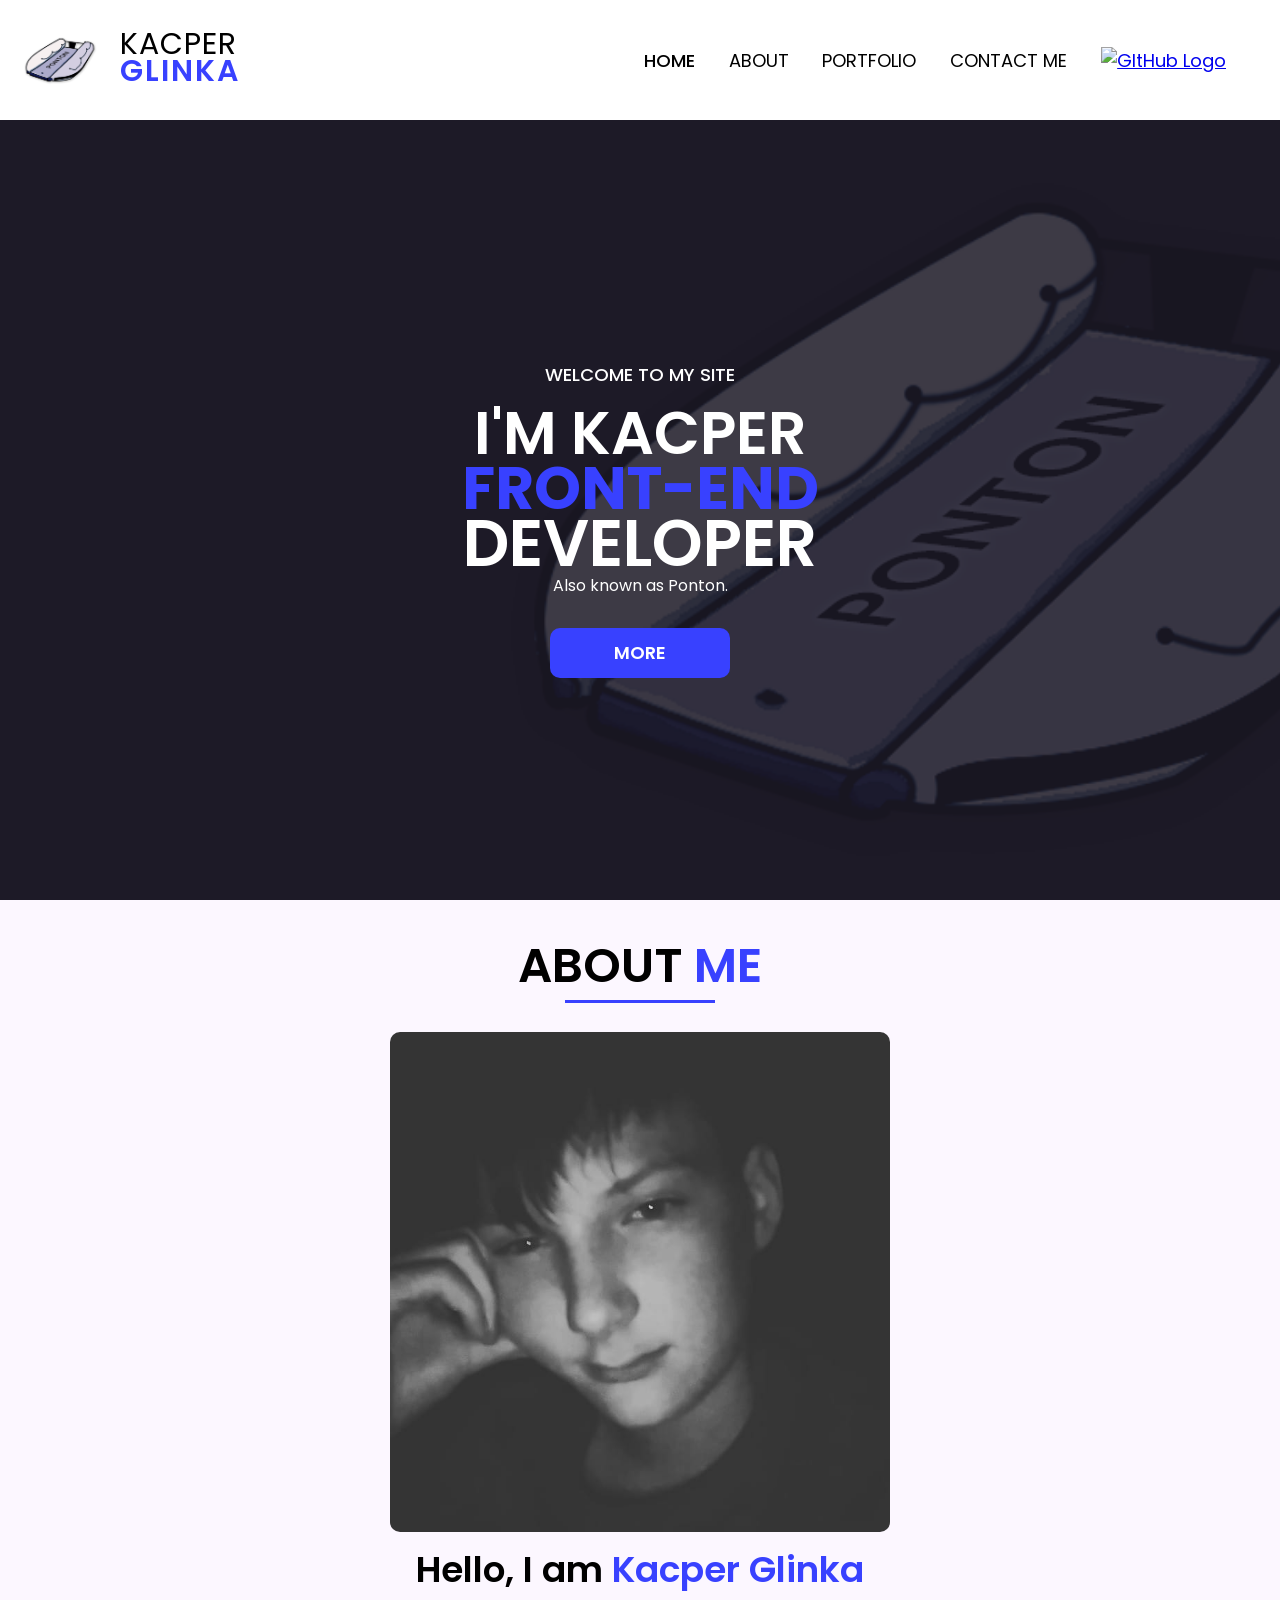
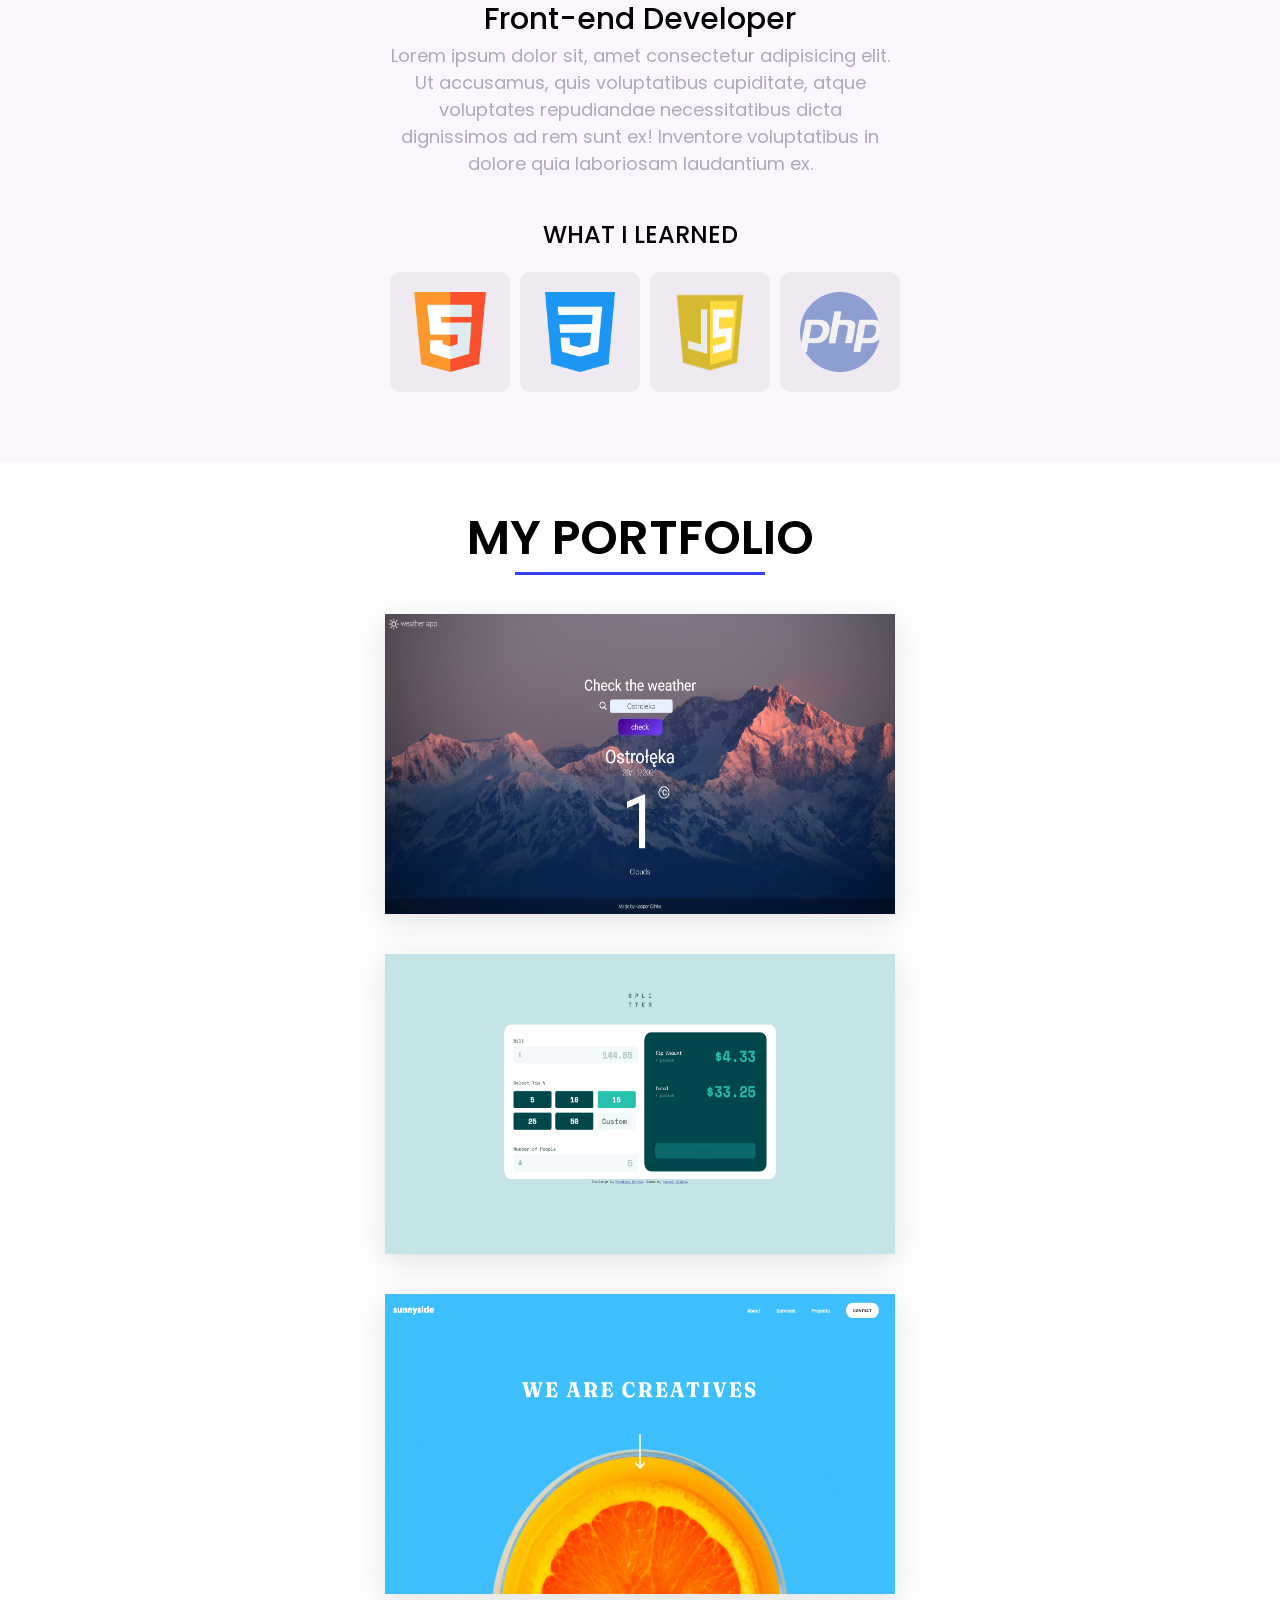
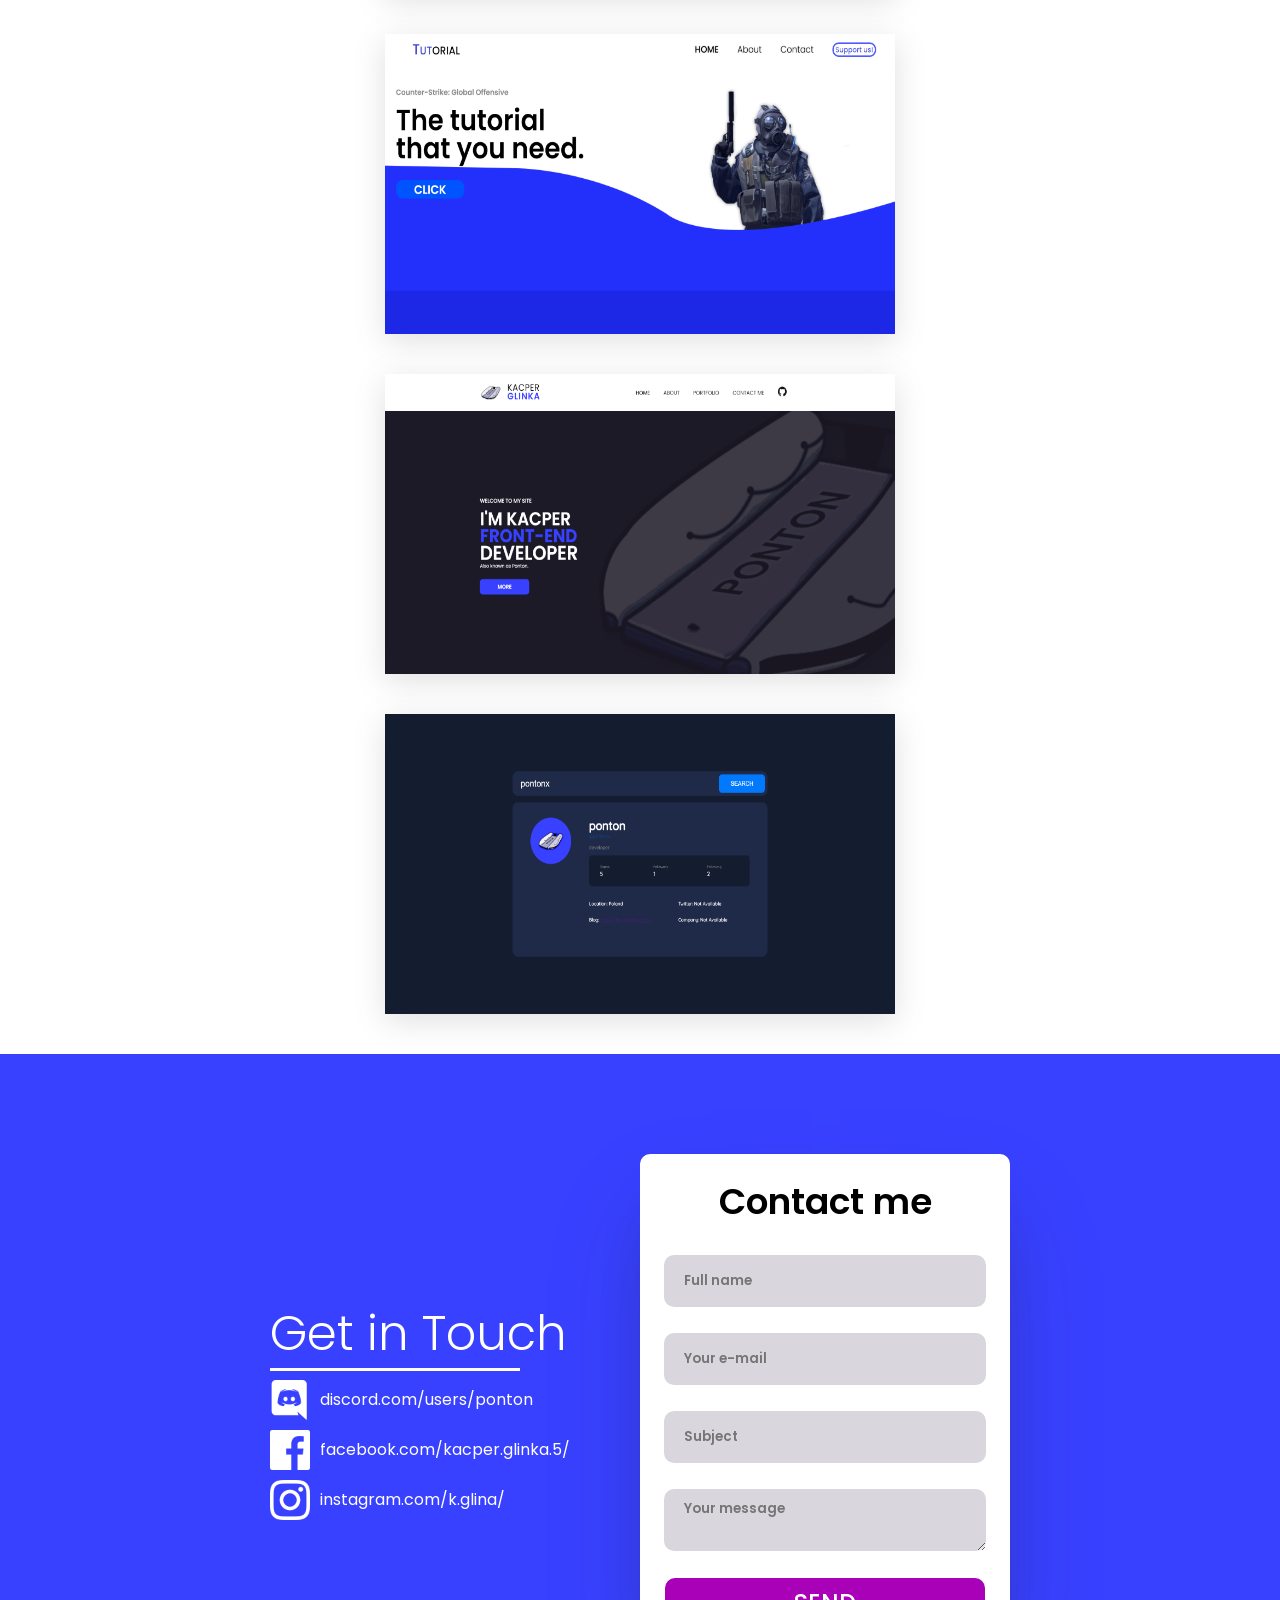
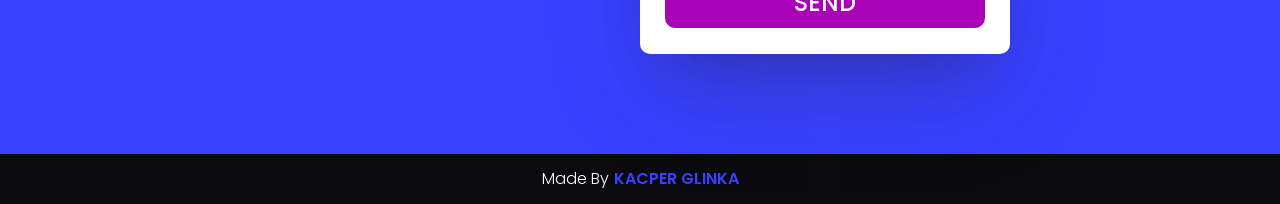
==== index.html @ 7013d124 "files" ====
<!DOCTYPE html>
<html lang="en">
<head>
    <meta charset="UTF-8">
    <meta http-equiv="X-UA-Compatible" content="IE=edge">
    <meta name="viewport" content="width=device-width, initial-scale=1.0">
    <title>KacperGlinka.com</title>
    <link rel="stylesheet" href="styles.css">
    <script src="https://code.jquery.com/jquery-3.6.0.slim.min.js" integrity="sha256-u7e5khyithlIdTpu22PHhENmPcRdFiHRjhAuHcs05RI=" crossorigin="anonymous"></script>
</head>
<body>
    <header>
        <section id="logo">
            <img src="img/ponton.png" alt="Site Logo">
            <p><span id="Kacper">KACPER</span><br><span id="Glinka">GLINKA</span></p>
        </section>
        <section id="navigation">
            <ul>
                <li style="font-weight: 500;" onclick="Home();">HOME</li>
                <li onclick="About();">ABOUT</li>
                <li onclick="Portfolio();">PORTFOLIO</li>
                <li onclick="Contact();">CONTACT ME</li>
                <li><a href="https://github.com/pontonx" target="_blank" rel="noopener noreferrer"><img src="img/GitHub-Mark-32px.png" alt="GItHub Logo"></a></li>
            </ul>
            <img src="img/hamburger.svg" alt="Hamburger" id="hamburger">
        </section>
    </header>
    <section id="banner">
        <div id="text">
            <p>WELCOME TO MY SITE</p>
            <h1>
                I'M KACPER
                <br>
                <span id="front">FRONT-END</span>
                <br>
                <span id="developer">DEVELOPER</span>
            </h1>
            Also known as Ponton.
            <button>MORE</button>
        </div>
    </section>
    <section id="about">
        <h1>ABOUT <span class="blue">ME</span></h1>
        <div class="container">
            <img id="face" src="img/face.jpg" alt="face">
            <section id="abouttext">
                <h1>Hello, I am <span class="blue">Kacper Glinka</span></h1>
                <h2>Front-end Developer</h2>
                <p>Lorem ipsum dolor sit, amet consectetur adipisicing elit. Ut accusamus, quis voluptatibus cupiditate, atque voluptates repudiandae necessitatibus dicta dignissimos ad rem sunt ex! Inventore voluptatibus in dolore quia laboriosam laudantium ex.</p>
                <h3>WHAT I LEARNED</h3>
                <section id="learned">
                    <img src="img/html.png" alt="html icon">
                    <img src="img/css.png" alt="css icon">
                    <img src="img/javascript.jpg" alt="javascript icon">
                    <img src="img/php.png" alt="php icon">
                </section>
            </section>
        </div>
    </section>
    <section id="portfolio">
        <h1>MY PORTFOLIO</h1>
        <div class="grid">
            <div>
                <img src="img/weatherapp.png" alt="Weather Application">
                <div id="title">
                    Weather App using API
                    <a href="http://weatherapp.kacperglinka.com" target="blank"><button>SHOW</button></a>
                </div>
            </div>
            <div>
                <img src="img/tipcalculator.png" alt="Tip Calculator">
                <div id="title">
                    Tip Calculator
                    <a href="https://pontonx.github.io/tip-calculator-app-main/" target="blank"><button>SHOW</button></a>
                </div>
            </div>
            <div>
                <img src="img/sunnyside.png" alt="web">
                <div id="title">
                    Sunnyside Website
                    <a href="https://pontonx.github.io/sunnyside-agency-landing-page-main/" target="blank"><button>SHOW</button></a>
                </div>
            </div>
            <div>
                <img src="img/csgosite.png" alt="Counter-strike:Global-ofensive website">
                <div id="title">
                    CS:GO Website
                    <a href="http://csgosite.kacperglinka.com" target="blank"><button>SHOW</button></a>
                </div>
            </div>
            <div>
                <img src="img/portfolio.png" alt="Portfolio">
                <div id="title">
                    This Portfolio
                    <a href="#"><button>SHOW</button></a>
                </div>
            </div>
            <div>
                <img src="img/githubapi.png" alt="GitHub Search User API">
                <div id="title">
                    GitHub Search User API
                    <a href="https://pontonx.github.io/githubusersearchapi/" target="blank"><button>SHOW</button></a>
                </div>
            </div>
        </div>
    </section>
    <section id="contact">
        <div class="holder">
            <section id="intouch">
                <h1>Get in Touch</h1>
                <div class="social">
                    <img src="img/discord.png" alt="discord logo">
                    <a href="https://discord.com/users/669614549741338645">discord.com/users/ponton</a>
                </div>
                <div class="social">
                    <img src="img/facebook.png" alt="facebook logo">
                    <a href="https://www.facebook.com/kacper.glinka.5/">facebook.com/kacper.glinka.5/</a>
                </div>
                <div class="social">
                    <img src="img/instagram.png" alt="instagram logo">
                    <a href="https://www.instagram.com/k.glina/">instagram.com/k.glina/</a>
                </div>
            </section>
            <section id="form">
                <h1>Contact me</h1>
                <form class="contact-form" action="contactform.php" method="POST">
                <input type="text" name="name" placeholder="Full name">
                <input type="text" name="mail" placeholder="Your e-mail">
                <input type="text" name="subject" placeholder="Subject">
                <textarea name="message" placeholder="Your message"></textarea>
                <button type="submit" name="submit">SEND</button>
                </form>
            </section>
        </div>
    </section>
    <footer>Made By <span>KACPER GLINKA</span></footer>
    <section class="dropdownlist">
        <ul>
            <li style="font-weight: 500;" onclick="Home();">HOME</li>
            <li onclick="About();">ABOUT</li>
            <li onclick="Portfolio();">PORTFOLIO</li>
            <li onclick="Contact();">CONTACT ME</li>
            <li><a href="https://github.com/pontonx" target="_blank" rel="noopener noreferrer"><img src="img/GitHub-Mark-32px.png" alt="GItHub Logo"></a></li>
        </ul>
    </section>
    <script src="portfolio.js"></script>
</body>
</html>
---- styles.css ----
@import url('https://fonts.googleapis.com/css2?family=Poppins:wght@100;200;300;400;500;600;700&display=swap');

body {
    margin: 0px;
}

header {
    margin-left: auto;
    margin-right: auto;
    width: 1170px;
    height: 120px;
    display: flex;
    justify-content: space-between;
    background-color: white;
}

#logo {
    display: flex;
    justify-content: center;
    align-items: center;
    cursor: pointer;
}

#logo img {
    width: 80px;
    height: 80px;
}

#logo p {
    text-align: left;
    line-height: 23px;
    margin-left: 20px;
}

#Kacper {
    font-size: 30px;
    font-family: 'Poppins', sans-serif;
    font-weight: 400;
    letter-spacing: 1px;
}
#Glinka {
    font-size: 30px;
    font-family: 'Poppins', sans-serif;
    font-weight: 600;
    color: #3841ff;
    letter-spacing: 2px;
}

#navigation {
    display: flex;
    justify-content: flex-end;
}

#navigation ul {
    display: flex;
    width: 650px;
    justify-content: space-evenly;
    align-items: center;
    padding-left: 0px;
    list-style-type: none;
    font-family: 'Poppins', sans-serif;
    font-size: 18px;
    font-weight: 400;
}

#navigation li:hover {
    color: #3841ff;
    text-shadow:0px 0px 1px #3841ff;
    cursor: pointer;
}

#navigation li img:hover {
    filter: invert(23%) sepia(62%) saturate(5250%) hue-rotate(237deg) brightness(98%) contrast(107%);
    cursor: pointer;
}

#banner {
    width: 100%;
    height: calc(100vh - 120px);
    background-color: #1d1a27;
    background-image: url(img/pontontransparent.png);
    background-repeat: no-repeat;
    background-position: right;
    background-position-x: 35vw;
    background-size: 90%;
    display: flex;
    justify-content: center;
}

#text {
    display: flex;
    flex-direction: column;
    justify-content: center;
    width: 1170px;
    height: 100%;
    color: white;
    font-family: 'Poppins', sans-serif;
}

#text p {
    font-size: 18px;
    font-weight: 500;
}

#text h1 {
    margin: 0;
    font-weight: 600;
    font-size: 60px;
    line-height: 55px;
}

#text #front {
    color: #3841ff;
    font-weight: 700;
}

#text #developer {
    font-size: 65px;
}

#text button {
    margin-top: 30px;
    width: 180px;
    height: 50px;
    border-radius: 10px;
    border: none;
    background-color: #3841ff;
    color: white;
    font-size: 18px;
    font-family: 'Poppins', sans-serif;
    font-weight: 600;
}

#text button:hover {
    filter:brightness(1.5);
    cursor: pointer;
}

#about {
    background-color: #fcf7ff;
    width: 100%;
    height: 700px;
    display: flex;
    flex-direction: column;
    align-items: center;
    justify-content: space-around;
}

#about h1 {
    margin: 0;
    font-family: 'Poppins', sans-serif;
    font-weight: 600;
    font-size: 48px;
    text-align: center;
    color: black;
}

#about h1::after {
    content: "";
    width: 150px;
    height: 3px;
    right: 0px;
    left: 0px;
    top: calc(100vh + 100px);
    margin-left: auto;
    margin-right: auto;
    position: absolute;
    background-color: #3841ff;
}

.blue {
    color: #3841ff;
}

#about .container {
    display: flex;
    justify-content: space-around;
    align-items: center;
    width: 1170px;
    margin-bottom: 20px;
}

#face {
    width: 500px;
    height: 500px;
    border-radius: 10px;
}

#abouttext {
    width: 500px;
    height: 500px;
}

#abouttext h1 {
    font-size: 36px;
    text-align: left;
    margin-bottom: 0px;
}

#abouttext h2 {
    font-size: 30px;
    text-align: left;
    font-family: 'Poppins', sans-serif;
    font-weight: 500;
    margin: 0px;
}

#abouttext p {
    font-size: 18px;
    text-align: left;
    font-family: 'Poppins', sans-serif;
    font-weight: 400;
    margin: 0px;
    color: #aea9ba;
    margin-bottom: 40px;
}

#abouttext h3 {
    font-size: 24px;
    text-align: left;
    font-family: 'Poppins', sans-serif;
    font-weight: 500;
    margin: 0px;
    margin-bottom: 20px;
}

#learned {
    display: grid;
    grid-template-columns: 100px 100px 100px 100px;
    grid-gap: 30px;
}

#learned img {
    width: 80px;
    height: 80px;
    padding: 20px;
    border-radius: 10px;
    background-color: #efeaf2;
}

#portfolio {
    width: 100%;
    height: 850px;
    display: flex;
    justify-content: center;
    align-items: center;
    flex-direction: column;
}

#portfolio h1 {
    margin-top: 0;
    width: 1600px;
    display: flex;
    font-size: 48px;
    font-weight: 600;
    font-family: 'Poppins', sans-serif;
}

#portfolio h1::after {
    content: "";
    width: 250px;
    height: 3px;
    left: calc(100vw- 1600px);
    margin-top: 70px;
    position: absolute;
    background-color: #3841ff;
}

.grid div, .grid img {
    width: 510px;
    height: 300px;
    background-color: #3841ff;
    cursor: pointer;
    display: block;
}

.grid div {
    box-shadow: rgba(100, 100, 111, 0.2) 0px 7px 29px 0px;
    position: relative;
    overflow: hidden;
}


.grid{
    display: grid;
    grid-template-columns: 1fr 1fr 1fr;
    grid-gap: 40px;
    width: 1600px;
    justify-content: center;
    align-items: center;
}

#title {
    width: 510px;
    height: 300px;
    background-color: rgba(0,0,0,0.7);
    position: absolute;
    transform: translateY(-100%);
    opacity: 0;
    color: white;
    text-align: center;
    display: flex;
    flex-direction: column;
    align-items: center;
    justify-content: center;
    font-family: 'Poppins', sans-serif;
    font-weight: 400;
    font-size: 32px;
    transition: 0.2s all ease-in-out;
}

#title:hover {
    opacity: 1;
    transition: 0.2s all ease-in-out;
}

#title button {
    margin-top: 30px;
    width: 180px;
    height: 50px;
    border-radius: 10px;
    border: none;
    background-color: #3841ff;
    color: white;
    font-size: 18px;
    font-family: 'Poppins', sans-serif;
    font-weight: 600;
    transition: 0.5s all ease-in-out;
}

#title button:hover {
    filter: brightness(1.5);
    cursor: pointer;
}

#contact {
    background-color: #3841ff;
    width: 100%;
    height: 700px;
}

.holder {
    display: flex;
    justify-content: center;
    align-items: center;
    height: 100%;
}

#form {
    background-color: white;
    display: flex;
    flex-direction: column;
    width: 370px;
    height: 500px;
    border-radius: 10px;
    box-shadow: rgba(50, 50, 93, 0.25) 0px 50px 100px -20px, rgba(0, 0, 0, 0.3) 0px 30px 60px -30px;
}

#form h1 {
    text-align: center;
    font-size: 36px;
    font-family: 'Poppins', sans-serif;
    font-weight: 600;
    margin: 0;
    margin-top: 20px;
}

.contact-form {
    display: flex;
    flex-direction: column;
    justify-content: space-evenly;
    align-items: center;
    height: 100%;
}

.contact-form input, .contact-form textarea, .contact-form button {
    width: 300px;
    height: 50px;
    border:none;
    border-radius: 10px;
    background-color: #dad6dd;
    font-family: 'Poppins', sans-serif;
    font-weight: 600;
}

.contact-form input[type=text] {
    padding-left: 20px;
}

.contact-form textarea {
    padding-top: 10px;
    padding-left: 20px;
}

.contact-form button {
    width: 320px;
    background-color: #a801b8;
    font-family: 'Poppins', sans-serif;
    font-weight: 500;
    color: white;
    font-size: 24px;
}

.contact-form button:hover {
    cursor: pointer;
    filter: brightness(1.5);
}

#intouch {
    width: 370px;
    height: 500px;
    display: flex;
    flex-direction: column;
    justify-content: center;
}

.social {
    display: flex;
    align-items: center;
    margin-top: 10px;
}

.social a {
    margin-left: 10px;
    text-decoration: none;
    color: white;
    font-family: 'Poppins', sans-serif;
}

#intouch h1 {
    font-size: 48px;
    font-family: 'Poppins', sans-serif;
    margin: 0px;
    margin-top: 10px;
    font-weight: 300;
    color: white;
}

#intouch h1::after {
    content: "";
    width: 250px;
    height: 3px;
    left: calc(50% - 370px);
    margin-top: 70px;
    position: absolute;
    background-color: white;
}

#intouch img {
    width: 40px;
    height: 40px;
    filter: invert(1);
}

footer {
    height: 50px;
    text-align: center;
    background-color: #0b0a0e;
    color: white;
    font-family: 'Poppins', sans-serif;
    display: flex;
    align-items: center;
    justify-content: center;
    font-weight: 300;
}

footer span {
    color: #3841ff;
    font-weight: 600;
    padding-left: 5px;
}

#hamburger {
    display: none;
    z-index: 2;
}

#hamburger:hover {
    cursor: pointer;
    filter: opacity(0.5);
}

.dropdownlist {
    position: fixed;
    top:0;
    background-color: white;
    width: 100%;
    height: 60vh;
    z-index: 0;
    transform: translateY(-100%);
    transition: ease-in-out .5s all;
}

.dropdownlist ul {
    height: 100%;
    display: flex;
    flex-direction: column;
    justify-content: space-evenly;
    align-items: center;
    margin: 0;
    padding: 0;
}

.dropdownlist li {
    height: 20%;
    width: 100%;
    display: grid;
    text-align: center;
    align-items: center;
    font-family: 'Poppins', sans-serif;
    font-size: 18px;
    font-weight: 400;
}

.dropdownlist li:hover{
    background-color: rgb(250, 250, 250);
    color: #3841ff;
    cursor: pointer;
}

.fixed {
    position: fixed;
    transform: rotate(360deg);
    transition: all 0.2s ease-in-out;
}

.on {
    box-shadow: rgba(0, 0, 0, 0.45) 0px 25px 20px -20px;
    transform: translateY(0%);
}

@media screen and (max-width: 1750px) {
    .grid{
        grid-template-columns: 1fr 1fr;
        width: auto;
        padding-bottom: 40px;
    }
    #portfolio {
        width: 100%;
        height: auto;
        display: flex;
        justify-content: center;
        align-items: center;
        flex-direction: column;
    }
    #portfolio h1 {
        width: auto;
        padding-top: 40px;
    }

    #portfolio h1::after {
        content: "";
        width: 250px;
        height: 3px;
        left: calc(50% - 125px);
        margin-top: 70px;
        position: absolute;
        background-color: #3841ff;
    }
}

@media screen and (max-width: 1300px) {
    header {
        width: 100%;
        height: 120px;
    }
    #text {
        align-items: center;
        width: auto;
        text-align: center;
    }

    #about .container {
        flex-direction: column;
        width: 100%;
    }

    #about {
        height: auto;
    }

    #about h1 {
        margin: 30px;
    }

    #face {
        margin-bottom: 10px;
    }

    #abouttext h1, #abouttext h2, #abouttext h3, #abouttext p{
        text-align: center;
    }

    #abouttext h1 {
        margin: 0;
    }

    .grid{
        grid-template-columns: 1fr;
        width: auto;
        padding-bottom: 40px;
    }
    #logo {
        padding-left: 20px;
    }

    #navigation {
        padding-right: 20px;
    }
}

@media screen and (max-width: 1000px) {
    #navigation ul {
        display: none;
    }
    #navigation {
        align-items: center;
    }
    #hamburger {
        display: block;
        width: 75px;
        height: 75px;
    }
    #logo {
        padding-left: 20px;
    }

    .holder {
        flex-direction: column;
    }

    #contact {
        height: auto;
    }

    #intouch {
        text-align: center;
        height: auto;
        margin: 40px;
    }
    #intouch h1 {
        margin-bottom: 10px;
    }

    .social {
        justify-content: center;
    }

    #intouch h1::after {
        content: "";
        width: 250px;
        height: 3px;
        left: calc(50% - 125px);
        margin-top: 70px;
        position: absolute;
        background-color: white;
    }

    #form {
        margin-bottom: 40px;
    }
}

@media screen and (max-width: 600px) {
    #face {
        width: 300px;
        height: 300px;
    }

    #abouttext h1 {
        font-size: 28px;
        width: 100%;
    }

    #abouttext h2 {
        font-size: 24px;
        width: 100%;
    }

    #abouttext p {
        font-size: 16px;
        width: 80%;
    }

    #learned {
        grid-template-columns: 120px 120px;
        width: auto;
        padding-bottom: 20px;
    }

    #abouttext {
        height: auto;
        width:auto;
        display: flex;
        flex-direction: column;
        justify-content: center;
        align-items: center;
    }

    .grid div, .grid img {
        width: 310px;
        height: 200px;
        background-color: #3841ff;
        cursor: pointer;
        display: block;
    }

    #title {
        width: 310px;
        height: 200px;
        font-size: 18px;
    }
}

@media screen and (max-width: 420px) {
    #text h1 {
        font-size: 40px;
        line-height: 35px;
    }
    #text #front {
        color: #3841ff;
        font-weight: 700;
    }
    
    #text #developer {
        font-size: 40px;
    }

    #logo img {
        width: 60px;
        height: 60px;
    }

    #Kacper {
        font-size: 25px;
    }

    #Glinka {
        font-size: 25px;
    }
}

@media screen and (max-width: 376px) {
    #portfolio h1 {
        font-size: 35px;
    }
    #portfolio h1::after {
        margin-top: 50px;
        width: 200px;
        left: calc(50% - 100px);
    }

    #form {
        width: 300px;
    }

    .contact-form input, .contact-form textarea {
        width: 230px;
    }

    .contact-form button {
        width: 250px;
    }

    #abouttext h1 {
        width: 60%;
        line-height: 30px;
        margin-bottom: 5px;
    }

    #intouch {
        width: 100%;
    }
}
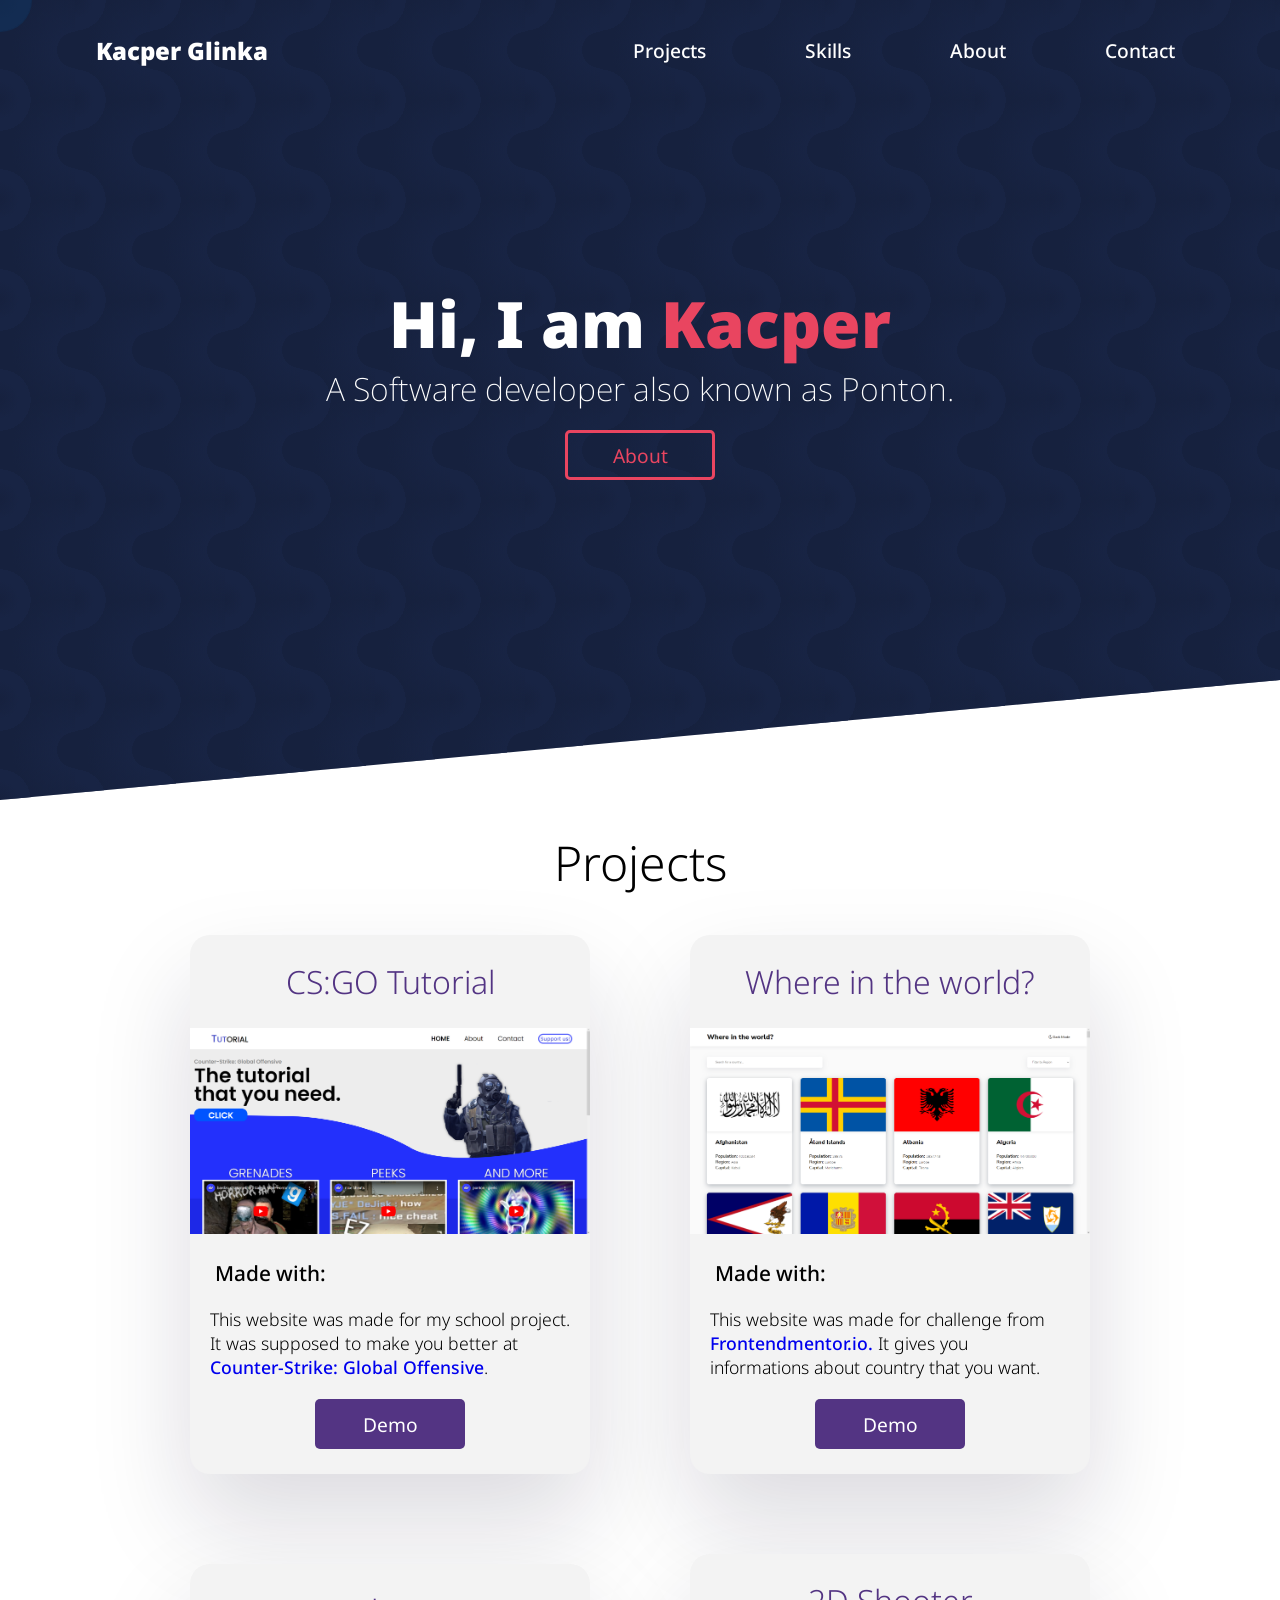
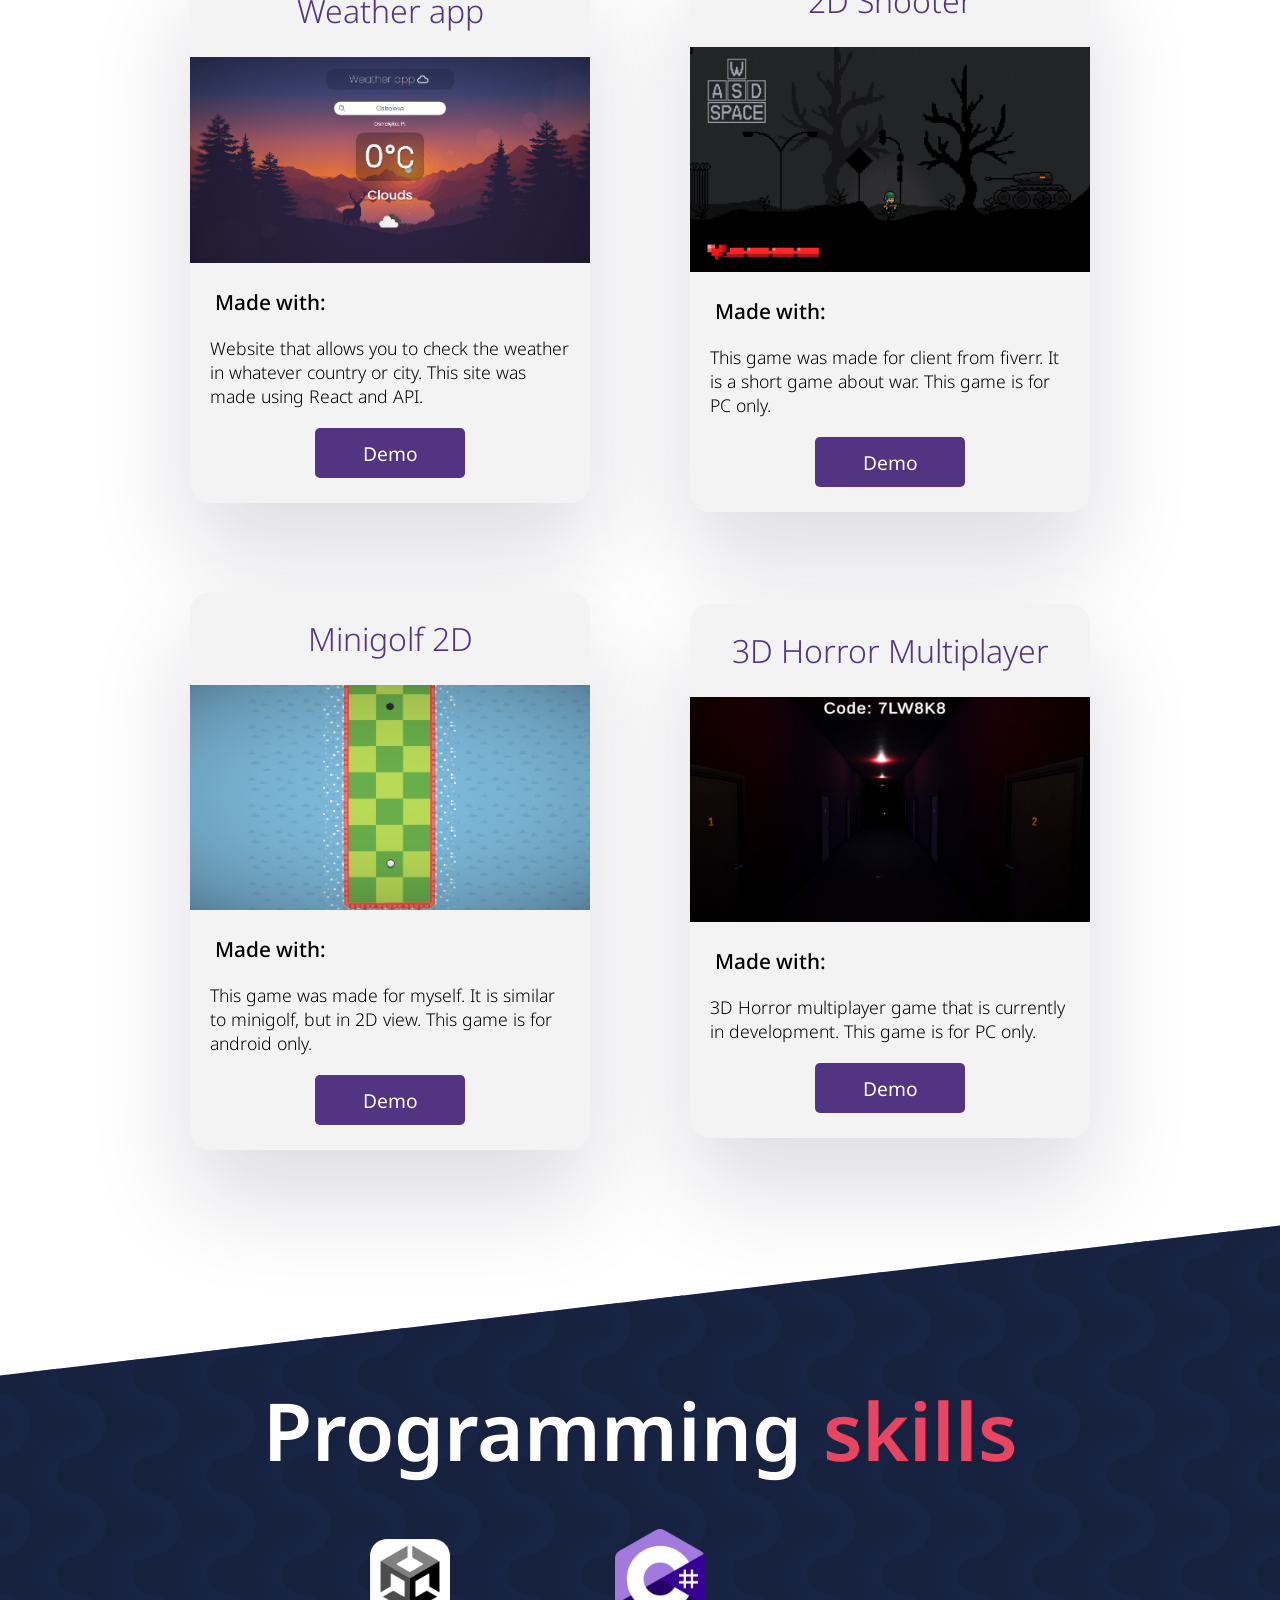
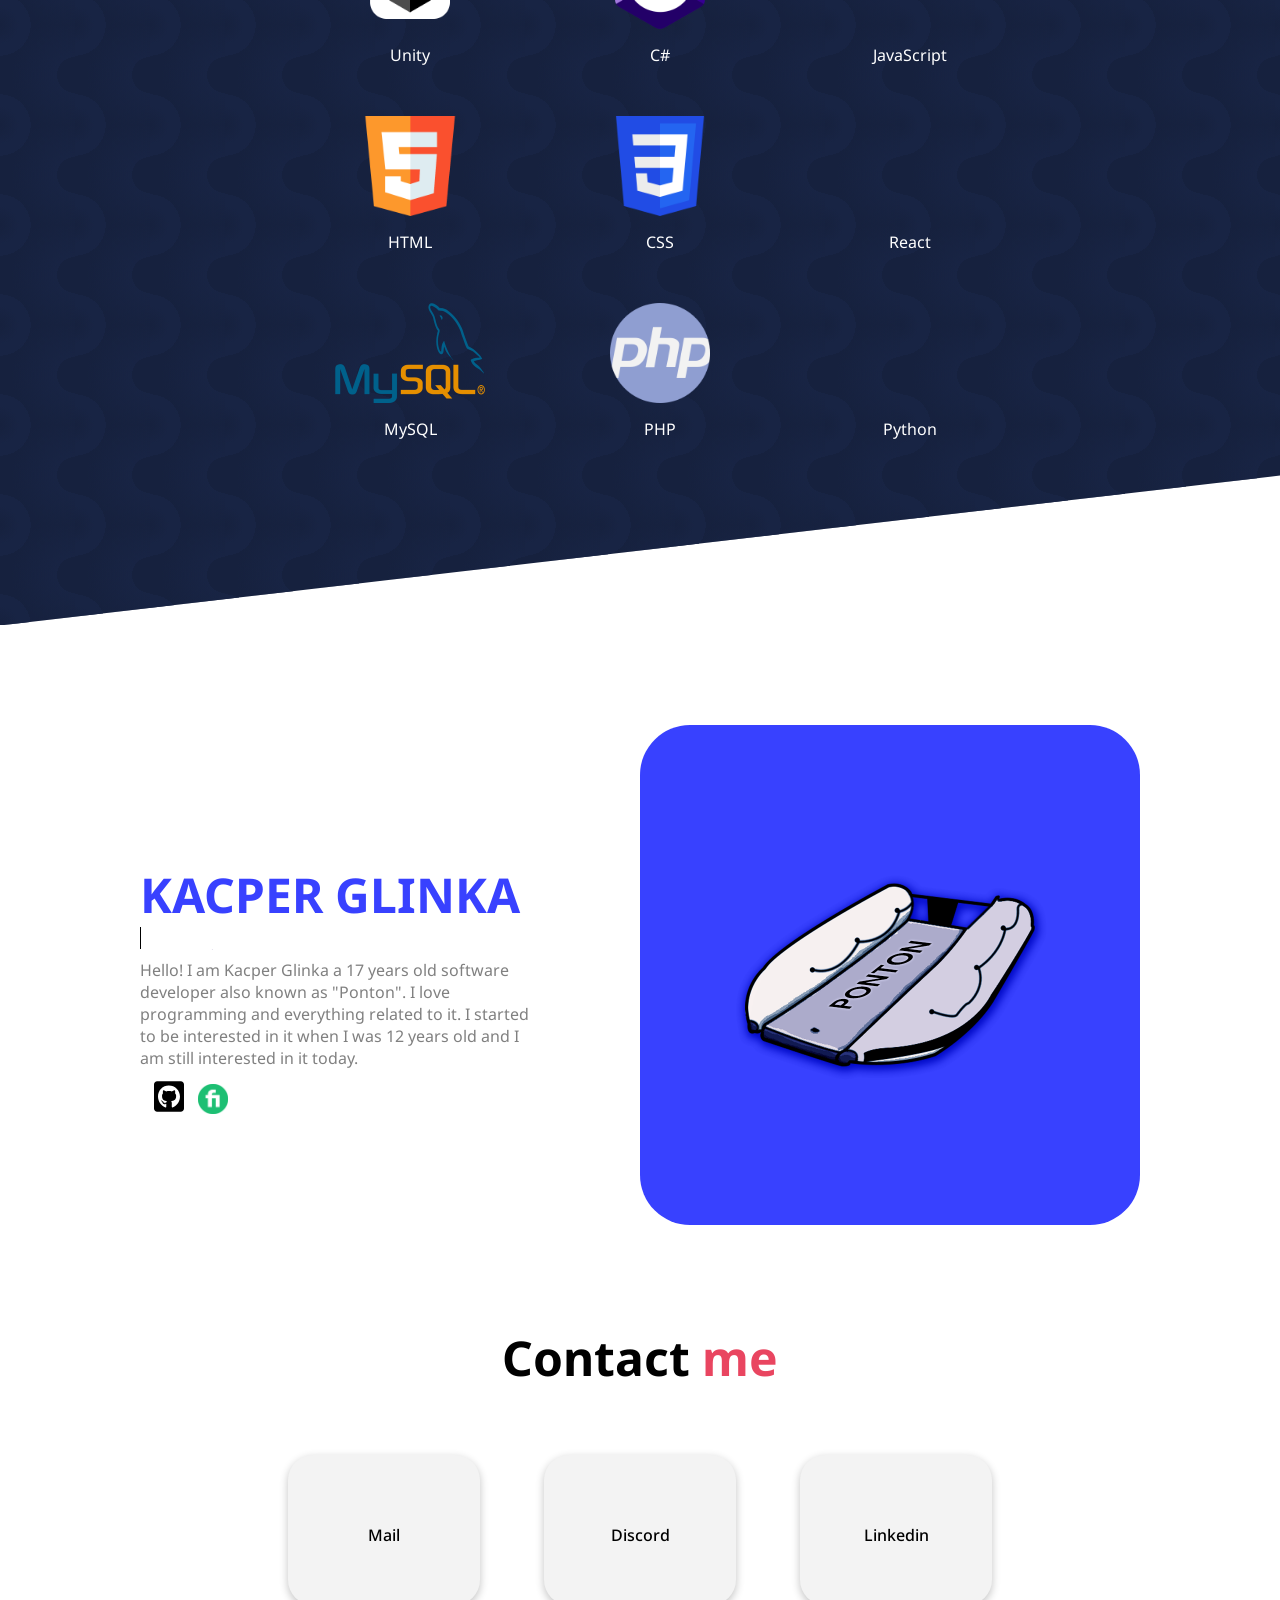
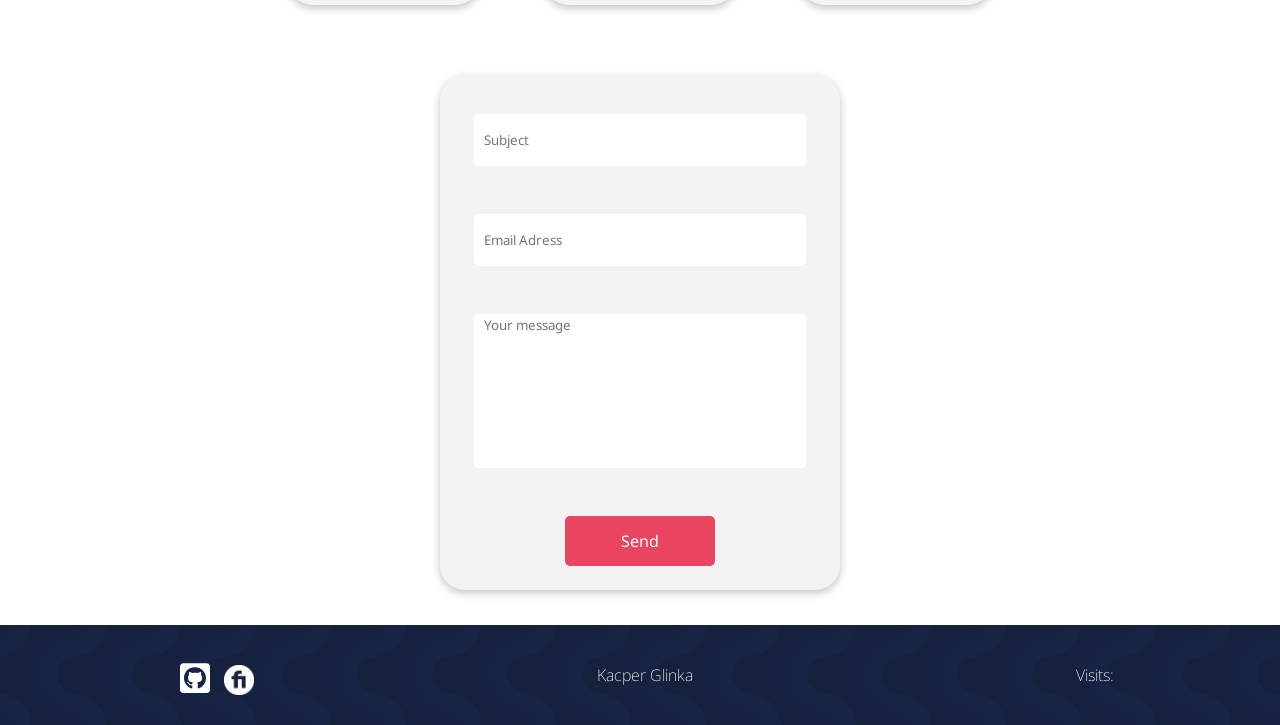
==== commit 9f24cf17: "New portfolio" ====
--- a/index.html
+++ b/index.html
@@ -4,145 +4,155 @@
     <meta charset="UTF-8">
     <meta http-equiv="X-UA-Compatible" content="IE=edge">
     <meta name="viewport" content="width=device-width, initial-scale=1.0">
-    <title>KacperGlinka.com</title>
-    <link rel="stylesheet" href="styles.css">
-    <script src="https://code.jquery.com/jquery-3.6.0.slim.min.js" integrity="sha256-u7e5khyithlIdTpu22PHhENmPcRdFiHRjhAuHcs05RI=" crossorigin="anonymous"></script>
+    <title>Kacper Glinka | Software Developer</title>
+    <link rel="stylesheet" href="style.css">
+    <link rel="shortcut icon" href="ship-solid.svg" type="image/x-icon">
+    <script src="https://kit.fontawesome.com/ad28734d87.js" crossorigin="anonymous"></script>
 </head>
 <body>
-    <header>
-        <section id="logo">
-            <img src="img/ponton.png" alt="Site Logo">
-            <p><span id="Kacper">KACPER</span><br><span id="Glinka">GLINKA</span></p>
+    <section id="main">
+        <header>
+            <section id="logo">
+                <p><i class="fa-solid fa-ship"></i> Kacper <span>Glinka</span></p>
+            </section>
+            <section id="nav">
+                <ul>
+                    <li onclick="scrollElement('proj')" class="hover-underline-animation"><i class="fa-solid fa-laptop-code"></i> Projects</li>
+                    <li onclick="scrollElement('skills')" class="hover-underline-animation"><i class="fa-solid fa-gear"></i> Skills</li>
+                    <li onclick="scrollElement('about')" class="hover-underline-animation"><i class="fa-solid fa-user"></i> About</li>
+                    <li onclick="scrollElement('contact')" class="hover-underline-animation"><i class="fa-solid fa-envelope"></i> Contact</li>
+                </ul>
+                <i id="hamburger" class="fa-solid fa-bars"></i>
+            </section>
+        </header>
+        <section id="titles">
+            <h1 id="title">Hi, I am <span>Kacper</span></h1>
+            <h2 id="subtitle">A Software developer also known as Ponton.</h2>
+            <button onclick="scrollElement('about')"><i class="fa-solid fa-user"></i> About</button>
         </section>
-        <section id="navigation">
+        <div id="mouse-circle"></div>
+    </section>
+
+    <section id="proj">
+        <h1>Projects</h1>
+        <section id="Projects">
+            <section id="csgosite">
+                <p class="projectname">CS:GO Tutorial</p>
+                <img src="csgosite.png" alt="">
+                <p class="madewith">Made with: <i style="color: #f16529;" class="fa-brands fa-html5"></i> <i style="color: #2465F1;" class="fa-brands fa-css3-alt"></i></p>
+                <p class="desc">This website was made for my school project. It was supposed to make you better at <a href="https://store.steampowered.com/app/730/CounterStrike_Global_Offensive/">Counter-Strike: Global Offensive</a>.</p>
+                <a class="center" target="blank" href="https://pontonx.github.io/Tutorial-CSGO-site/"><button><i class="fa-solid fa-person-military-rifle"></i> Demo</button></a>
+            </section>
+            <section id="countrysite">
+                <p class="projectname">Where in the world?</p>
+                <img src="countrysite.png" alt="">
+                <p class="madewith">Made with: <i style="color: #f16529;" class="fa-brands fa-html5"></i> <i style="color: #2465F1;" class="fa-brands fa-css3-alt"></i> <i style="color: #FFDF00;" class="fa-brands fa-square-js"></i></p>
+                <p class="desc">This website was made for challenge from <a target="blank" href="https://www.frontendmentor.io">Frontendmentor.io.</a> It gives you informations about country that you want.</p>
+                <a class="center" target="_blank" href="https://pontonx.github.io/rest-countries-api-without-color-theme-switcher-master/"><button><i class="fa-solid fa-earth-americas"></i> Demo</button></a>
+            </section>
+            <section id="weatherapp">
+                <p class="projectname">Weather app</p>
+                <img src="weatherapp.png" alt="">
+                <p class="madewith">Made with: <i style="color:#00dcff" class="fa-brands fa-react"></i> <i style="color: #f16529;" class="fa-brands fa-html5"></i> <i style="color: #2465F1;" class="fa-brands fa-css3-alt"></i> <i style="color: #FFDF00;" class="fa-brands fa-square-js"></i></p>
+                <p class="desc">Website that allows you to check the weather in whatever country or city. This site was made using React and API.</p>
+                <a class="center" target="_blank" href="https://pontonx.github.io/react-weather-app/"><button><i class="fa-solid fa-sun"></i> Demo</button></a>
+            </section>
+            <section id="2dshooter">
+                <p class="projectname">2D Shooter</p>
+                <img src="2dshooter.png" alt="">
+                <p class="madewith">Made with: <i class="fa-brands fa-unity"></i></p>
+                <p class="desc">This game was made for client from fiverr. It is a short game about war. This game is for PC only.</p>
+                <a class="center" target="blank" href="https://pontonx.itch.io/2d-war-shooter"><button><i class="fa-solid fa-gun"></i> Demo</button></a>
+            </section>
+            <section id="minigolf">
+                <p class="projectname">Minigolf 2D</p>
+                <img src="minigolf.png" alt="">
+                <p class="madewith">Made with: <i class="fa-brands fa-unity"></i></p>
+                <p class="desc">This game was made for myself. It is similar to minigolf, but in 2D view. This game is for android only.</p>
+                <a class="center" target="_blank" href="https://pontonx.itch.io/minigolf-2d"><button><i class="fa-brands fa-android"></i> Demo</button></a>
+            </section>
+            <section id="weatherapp">
+                <p class="projectname">3D Horror Multiplayer</p>
+                <img src="horror.png" alt="">
+                <p class="madewith">Made with: <i class="fa-brands fa-unity"></i></p>
+                <p class="desc">3D Horror multiplayer game that is currently in development. This game is for PC only.</p>
+                <a class="center" target="_blank" href="https://pontonx.itch.io/horror-multiplayer"><button><i class="fa-solid fa-people-pulling"></i> Demo</button></a>
+            </section>
+        </section>
+    </section>
+
+    <section id="skills">
+        <h1>Programming <span>skills</span></h1>
+        <section id="listofskills">
             <ul>
-                <li style="font-weight: 500;" onclick="Home();">HOME</li>
-                <li onclick="About();">ABOUT</li>
-                <li onclick="Portfolio();">PORTFOLIO</li>
-                <li onclick="Contact();">CONTACT ME</li>
-                <li><a href="https://github.com/pontonx" target="_blank" rel="noopener noreferrer"><img src="img/GitHub-Mark-32px.png" alt="GItHub Logo"></a></li>
+                <li><img src="icons/unity.png" alt=""><p>Unity</p></li>
+                <li><img src="icons/csharp.png" alt=""><p>C#</p></li>
+                <li><img src="icons/js.png" alt=""><p>JavaScript</p></li>
+                <li id="html"><img src="icons/html.png" alt=""><p>HTML</p></li>
+                <li><img src="icons/css.png" alt=""><p>CSS</p></li>
+                <li><img src="icons/react.png" alt=""><p>React</p></li>
+                <li><img src="icons/mysql.png" alt=""><p>MySQL</p></li>
+                <li><img src="icons/php.png" alt=""><p>PHP</p></li>
+                <li><img src="icons/python.png" alt=""><p>Python</p></li>
             </ul>
-            <img src="img/hamburger.svg" alt="Hamburger" id="hamburger">
         </section>
-    </header>
-    <section id="banner">
-        <div id="text">
-            <p>WELCOME TO MY SITE</p>
-            <h1>
-                I'M KACPER
-                <br>
-                <span id="front">FRONT-END</span>
-                <br>
-                <span id="developer">DEVELOPER</span>
-            </h1>
-            Also known as Ponton.
-            <button>MORE</button>
-        </div>
     </section>
+
     <section id="about">
-        <h1>ABOUT <span class="blue">ME</span></h1>
-        <div class="container">
-            <img id="face" src="img/face.jpg" alt="face">
-            <section id="abouttext">
-                <h1>Hello, I am <span class="blue">Kacper Glinka</span></h1>
-                <h2>Front-end Developer</h2>
-                <p>Lorem ipsum dolor sit, amet consectetur adipisicing elit. Ut accusamus, quis voluptatibus cupiditate, atque voluptates repudiandae necessitatibus dicta dignissimos ad rem sunt ex! Inventore voluptatibus in dolore quia laboriosam laudantium ex.</p>
-                <h3>WHAT I LEARNED</h3>
-                <section id="learned">
-                    <img src="img/html.png" alt="html icon">
-                    <img src="img/css.png" alt="css icon">
-                    <img src="img/javascript.jpg" alt="javascript icon">
-                    <img src="img/php.png" alt="php icon">
+        <section id="holder">
+            <section id="aboutText">
+                <h1>KACPER GLINKA</h1>
+                <h2>Ostrołęka, Poland.</h2>
+                <p>Hello! I am Kacper Glinka a 17 years old software developer also known as "Ponton". I love programming and everything related to it. I started to be interested in it when I was 12 years old and I am still interested in it today.</p>
+                <section id="icons">
+                    <a href="https://www.linkedin.com/in/kacper-glinka-215a9123b/" target="_blank" rel="noopener noreferrer"><img src="icons/linkedin.svg" alt="" style="filter: invert(19%) sepia(52%) saturate(6706%) hue-rotate(200deg) brightness(95%) contrast(92%);"></a>
+                    <a href="https://github.com/pontonx" target="_blank" rel="noopener noreferrer"><img src="icons/square-github.svg" alt="" style="fill: grey;"></a>
+                    <a href="https://www.fiverr.com/glnn__?up_rollout=true" target="_blank" rel="noopener noreferrer"><img src="icons/fiverr.png" alt=""></a>
                 </section>
             </section>
-        </div>
+            <img id="ponton" src="ponton.png" alt="">
+        </section>
     </section>
-    <section id="portfolio">
-        <h1>MY PORTFOLIO</h1>
-        <div class="grid">
-            <div>
-                <img src="img/weatherapp.png" alt="Weather Application">
-                <div id="title">
-                    Weather App using API
-                    <a href="http://weatherapp.kacperglinka.com" target="blank"><button>SHOW</button></a>
-                </div>
-            </div>
-            <div>
-                <img src="img/tipcalculator.png" alt="Tip Calculator">
-                <div id="title">
-                    Tip Calculator
-                    <a href="https://pontonx.github.io/tip-calculator-app-main/" target="blank"><button>SHOW</button></a>
-                </div>
-            </div>
-            <div>
-                <img src="img/sunnyside.png" alt="web">
-                <div id="title">
-                    Sunnyside Website
-                    <a href="https://pontonx.github.io/sunnyside-agency-landing-page-main/" target="blank"><button>SHOW</button></a>
-                </div>
-            </div>
-            <div>
-                <img src="img/csgosite.png" alt="Counter-strike:Global-ofensive website">
-                <div id="title">
-                    CS:GO Website
-                    <a href="http://csgosite.kacperglinka.com" target="blank"><button>SHOW</button></a>
-                </div>
-            </div>
-            <div>
-                <img src="img/portfolio.png" alt="Portfolio">
-                <div id="title">
-                    This Portfolio
-                    <a href="#"><button>SHOW</button></a>
-                </div>
-            </div>
-            <div>
-                <img src="img/githubapi.png" alt="GitHub Search User API">
-                <div id="title">
-                    GitHub Search User API
-                    <a href="https://pontonx.github.io/githubusersearchapi/" target="blank"><button>SHOW</button></a>
-                </div>
-            </div>
-        </div>
+
+    <section id="contact">
+        <h1>Contact <span style="color: #E94560;">me</span></h1>
+
+        <section id="contactholder">
+            <section id="squarescontact">
+                <section>
+                    <i style="color: #1293d2;" class="fa-solid fa-envelope"></i>
+                    <a href="mailto:contact@kacperglinka.pl"><p>Mail</p></a>
+                </section>
+                <section>
+                    <i style="color: #7289DA;" class="fa-brands fa-discord"></i>
+                    <a href="http://discord.com/users/ponton" target="_blank" rel="noopener noreferrer"><p>Discord</p></a>
+                </section>
+                <section>
+                    <i style="color: #0e76a8;" class="fa-brands fa-linkedin"></i>
+                    <a href="https://www.linkedin.com/in/kacper-glinka-215a9123b/" target="_blank" rel="noopener noreferrer"><p>Linkedin</p></a>
+                </section>
+            </section>
+            <form action="https://formsubmit.co/contact@kacperglinka.pl" method="POST">
+                <input type="text" name="subject" placeholder="Subject" required>
+                <input type="email" name="email" placeholder="Email Adress" required>
+                <input type="hidden" name="next" value="contact@kacperglinka.pl">
+                <textarea name="message" id="message" placeholder="Your message" cols="30" rows="10" required></textarea>
+                <button type="submit">Send</button>
+            </form>
+        </section>
     </section>
-    <section id="contact">
-        <div class="holder">
-            <section id="intouch">
-                <h1>Get in Touch</h1>
-                <div class="social">
-                    <img src="img/discord.png" alt="discord logo">
-                    <a href="https://discord.com/users/669614549741338645">discord.com/users/ponton</a>
-                </div>
-                <div class="social">
-                    <img src="img/facebook.png" alt="facebook logo">
-                    <a href="https://www.facebook.com/kacper.glinka.5/">facebook.com/kacper.glinka.5/</a>
-                </div>
-                <div class="social">
-                    <img src="img/instagram.png" alt="instagram logo">
-                    <a href="https://www.instagram.com/k.glina/">instagram.com/k.glina/</a>
-                </div>
-            </section>
-            <section id="form">
-                <h1>Contact me</h1>
-                <form class="contact-form" action="contactform.php" method="POST">
-                <input type="text" name="name" placeholder="Full name">
-                <input type="text" name="mail" placeholder="Your e-mail">
-                <input type="text" name="subject" placeholder="Subject">
-                <textarea name="message" placeholder="Your message"></textarea>
-                <button type="submit" name="submit">SEND</button>
-                </form>
-            </section>
-        </div>
-    </section>
-    <footer>Made By <span>KACPER GLINKA</span></footer>
-    <section class="dropdownlist">
-        <ul>
-            <li style="font-weight: 500;" onclick="Home();">HOME</li>
-            <li onclick="About();">ABOUT</li>
-            <li onclick="Portfolio();">PORTFOLIO</li>
-            <li onclick="Contact();">CONTACT ME</li>
-            <li><a href="https://github.com/pontonx" target="_blank" rel="noopener noreferrer"><img src="img/GitHub-Mark-32px.png" alt="GItHub Logo"></a></li>
-        </ul>
-    </section>
-    <script src="portfolio.js"></script>
+
+    <footer>
+        <section id="icons">
+            <a href="https://www.linkedin.com/in/kacper-glinka-215a9123b/" target="_blank" rel="noopener noreferrer"><img src="icons/linkedin.svg" alt="" style="filter: invert(85%) sepia(52%) saturate(2%) hue-rotate(113deg) brightness(108%) contrast(100%);"></a>
+            <a href="https://github.com/pontonx" target="_blank" rel="noopener noreferrer"><img src="icons/square-github.svg" alt="" style="filter: invert(85%) sepia(52%) saturate(2%) hue-rotate(113deg) brightness(108%) contrast(100%);"></a>
+            <a href="https://www.fiverr.com/glnn__?up_rollout=true" target="_blank" rel="noopener noreferrer"><img src="icons/fiverrwhite.png" alt=""></a>
+        </section>
+        <h1><i class="fa-solid fa-ship"></i> Kacper <span>Glinka</span></h1>
+        <h2>Visits: <span id="visits"></span></h2>
+    </footer>
+
+    <script src="javascript.js"></script>
+    <script async src="https://api.countapi.xyz/hit/kacperglinka.pl/c74db885-8f7f-480f-b0ad-7040ec6e3854?callback=websiteVisits"></script>
 </body>
 </html>
--- a/style.css
+++ b/style.css
@@ -0,0 +1,653 @@
+@import url('https://fonts.googleapis.com/css2?family=Noto+Sans:wght@100;200;300;400;500;600;700;800;900&display=swap');
+@import url('https://fonts.googleapis.com/css2?family=Inconsolata:wght@500&display=swap');
+
+* {
+    margin: 0;
+    font-family: 'Noto Sans', sans-serif;
+    scroll-behavior: smooth;
+}
+
+body::-webkit-scrollbar {
+    display: none;
+  }
+
+#title {
+    color: white;
+    display: flex;
+    justify-content: center;
+    gap: 16.5px;
+    width: 100%;
+    font-weight: 900;
+    font-size: 4em;
+}
+
+#titles {
+    height: 70%;
+    display: flex;
+    flex-direction: column;
+    justify-content: center;
+    align-items: center;
+}
+
+#titles button {
+    transition: all 0.2s ease-in-out;
+    width: 150px;
+    height: 50px;
+    margin-top: 20px;
+    border: none;
+    background-color: transparent;
+
+    border: 3px #E94560 solid;
+    border-radius: 5px;
+
+    color: #E94560;
+    font-size: 1.2em;
+}
+
+#titles button:hover {
+    cursor: pointer;
+    background-color: #E94560;
+    color: white;
+}
+
+#title span {
+    color: #E94560; 
+}
+
+#subtitle {
+    color: white;
+    display: grid;
+    place-items: center;
+    width: 100%;
+    font-weight: 200;
+    font-size: 2em;
+}
+
+#main {
+    background-color: #16213E;
+    height: 800px;
+    position: relative;
+    z-index: 10;
+    clip-path: polygon(0 0,100% 0, 100% 85%, 0 100%);
+    background:
+    radial-gradient(circle at 100% 50%, transparent 20%, #182444 0%, #182444 0%, transparent 70%, transparent),
+    radial-gradient(circle at 0% 50%, transparent 0%, #182444 21%, #182444 34%, transparent 0%, transparent) 0 -50px;
+    background-color: #16213E;
+    background-size:75px 100px;
+}
+
+header {
+    width: 100%;
+    display: flex;
+    align-items: center;
+    justify-content: center;
+}
+
+#nav {
+    height: 100px;
+    width: 30%;
+}
+
+#nav ul {
+    font-family: 'Noto Sans', sans-serif;
+    color: white;
+    font-weight: 500;
+    font-size: 1.2em;
+
+    display: flex;
+    justify-content: space-around;
+    align-items: center;
+
+
+    width: 100%;
+    height: 100%;
+
+    margin-left: 30%;
+    list-style-type: none;
+}
+
+.hover-underline-animation {
+    display: inline-block;
+    position: relative;
+    color: white;
+    cursor: pointer;
+  }
+  
+  .hover-underline-animation::after {
+    content: '';
+    position: absolute;
+    width: 100%;
+    transform: scaleX(0);
+    height: 4px;
+    bottom: 0;
+    left: 0;
+    top: 30px;
+    background-color: #E94560;
+    transform-origin: bottom right;
+    transition: transform 0.25s ease-out;
+  }
+  
+  .hover-underline-animation:hover::after {
+    transform: scaleX(1);
+    transform-origin: bottom left;
+} 
+
+#logo {
+    width: 20%;
+    color:  white;
+    font-family: 'Noto Sans', sans-serif;
+    font-weight: 900;
+    font-size: 1.5em;
+    cursor: pointer;
+}
+
+#mouse-circle {
+    position: absolute;
+    width: 64px;
+    height: 64px;
+    margin: -32px 0 0 -32px;
+    background-color: #0F3460;
+    border-radius: 50%;
+    pointer-events: none;
+    z-index: -1;
+    opacity: 0.5;
+}
+
+#proj h1 {
+    display: flex;
+    justify-content: center;
+
+    font-size: 3em;
+    font-weight: 300;
+
+    margin-top: 30px;
+}
+
+#Projects {
+    margin-top: 40px;
+    display: grid;
+    grid-template-columns: repeat(3, 500px);
+    place-content: center;
+    place-items: center;
+    grid-row-gap: 80px;
+    padding-bottom: 75px;
+}
+
+#Projects section{
+    width: 400px;
+    height: auto;
+    background-color:#f3f3f3;
+    border-radius: 20px;
+    display: grid;
+    box-shadow: rgba(17, 12, 46, 0.15) 0px 48px 100px 0px;
+}
+
+a {
+    text-decoration: none;
+    font-weight: 500;
+}
+
+.center {
+    display: grid;
+    place-content: center;
+}
+
+#Projects .projectname {
+    margin-top: 25px;
+    text-align: center;
+    font-size: 2em;
+    font-weight: 300;
+    color:#533483;
+}
+
+#Projects .madewith {
+    margin-top: 25px;
+    margin-left: 25px;
+    font-size: 1.3em;
+    font-weight: 500;
+}
+
+#Projects .desc {
+    margin-top: 20px;
+    margin-left: 20px;
+    margin-right: 20px;
+    font-size: 1.1em;
+    font-weight: 300;
+}
+
+#Projects img {
+    margin-top: 25px;
+    width: 100%;
+}
+
+#Projects button {
+    transition: all 0.2s ease-in-out;
+    width: 150px;
+    height: 50px;
+    margin-top: 20px;
+    border: none;
+    background-color: transparent;
+
+    background-color: #533483;
+    border-radius: 5px;
+
+    color: white;
+    font-size: 1.2em;
+    place-self: center;
+    margin-bottom: 25px;
+}
+
+#Projects button:hover {
+    cursor: pointer;
+    border: 3px #533483 solid;
+    
+    background-color: transparent;
+    color: #533483;
+    
+}
+
+#skills {
+    background-color: #16213E;
+    height: 1000px;
+    position: relative;
+    z-index: 10;
+    clip-path: polygon(0 15%,100% 0, 100% 85%, 0 100%);
+    background:
+    radial-gradient(circle at 100% 50%, transparent 20%, #182444 0%, #182444 0%, transparent 70%, transparent),
+    radial-gradient(circle at 0% 50%, transparent 0%, #182444 21%, #182444 34%, transparent 0%, transparent) 0 -50px;
+    background-color: #16213E;
+    background-size:75px 100px;
+}
+
+#skills h1 {
+    color: white;
+    text-align: center;
+    font-size: 5em;
+    font-weight: 600;
+    padding-top: 150px;
+}
+#skills span {
+    color: #E94560;
+}
+
+#listofskills ul {
+    height: 600px;
+    display: grid;
+    grid-template-columns: repeat(3, 200px);
+    list-style-type: none;
+    place-content: center;
+    place-items: center;
+    grid-gap: 50px;
+}
+
+#listofskills li {
+    transition: all 0.2s ease-in-out;
+    display: flex;
+    flex-direction: column;
+    justify-content: center;
+    align-items: center;
+}
+
+#listofskills li:hover {
+    cursor: pointer;
+    transform: scale(1.1);
+}
+
+#listofskills p {
+    color: white;
+    padding-top: 15px;
+}
+
+#listofskills li img {
+    height: 100px;
+}
+
+#about {
+    height: 600px;
+    padding-top: 100px;
+}
+
+#holder {
+    display: flex;
+    justify-content: center;
+}
+
+#aboutText {
+    width: 500px;
+    height: 500px;
+    display: flex;
+    flex-direction: column;
+    justify-content: center;
+}
+
+#aboutText h1 {
+    color: #3841FF;
+    font-size: 3em;
+    font-weight: 700;
+    margin-top: 30px;
+}
+
+#aboutText h2 {
+    font-size: 1.3em;
+    font-weight: 300;
+    color:#533483;
+    position: relative;
+    font-family: 'Inconsolata', monospace;
+    width: max-content;
+}
+
+#aboutText h2::before,
+#aboutText h2::after {
+    content: "";
+    position: absolute;
+    top: 0;
+    bottom: 0;
+    right: 0;
+    left: 0;
+}
+
+#aboutText h2::before {
+    background-color: white;
+    animation: typewriter 8s steps(18) infinite 1s;
+}
+
+#aboutText h2::after {
+    width: 0.04em;
+    background-color: black;
+    animation: 
+        typewriter 8s steps(18) infinite 1s, 
+        blink 750ms steps(18) infinite;
+}
+
+@keyframes typewriter {
+    0% { 
+        left: 0%; 
+    }
+    50% {
+        left: 100%;
+    }
+    75% {
+        left: 100%;
+    }
+}
+
+@keyframes blink {
+    to {
+        background-color: transparent;
+    }
+}
+
+#aboutText p {
+    width: 80%;
+    font-size: 1em;
+    margin-top: 10px;
+    color: gray;
+}
+
+#holder img {
+    width: 500px;
+    border-radius: 50px;
+}
+
+#icons {
+    margin-top: 10px;
+}
+
+#icons img {
+    width: 30px;
+    border-radius: 0px;
+    margin-right: 10px;
+}
+
+#contact {
+    display: flex;
+    justify-content: center;
+    align-items: center;
+    flex-direction: column;
+    height: 800px;
+}
+
+#contact h1 {
+    margin-bottom: 30px;
+    font-size: 3em;
+}
+
+#contact form {
+    display: flex;
+    justify-content: space-around;
+    height: 500px;
+    align-items: center;
+    flex-direction: column;
+    width: 400px;
+    background-color: #f3f3f3;
+    border-radius: 25px;
+    padding-top: 15px;
+    box-shadow: rgba(0, 0, 0, 0.24) 0px 3px 8px;
+}
+
+
+#contact input,textarea {
+    height: 50px;
+    width: 80%;
+    border-radius: 5px;
+    border: none;
+}
+
+#contact input[type="text"], input[type="email"], textarea {
+    padding-left: 10px;
+    text-align: start;
+}
+
+#contact button {
+    transition: all 0.3s ease-in-out;
+    width: 150px;
+    height: 50px;
+    border: none;
+    background-color: #E94560;
+    color: white;
+    border-radius: 5px;
+    font-size: 1em;
+}
+
+#contact button:hover {
+    cursor: pointer;
+    background-color: transparent;
+    border: 3px solid #E94560;
+    color: #E94560;
+}
+
+#contact #message {
+    height: 150px;
+    resize: none;
+}
+
+#contactholder {
+    display: flex;
+    justify-content: space-around;
+    width: 40%;
+}
+
+#squarescontact {
+    display: flex;
+    flex-direction: column;
+    justify-content: space-between;
+    align-items: center;
+}
+
+#squarescontact section {
+    width: 250px;
+    height: 150px;
+    background-color: #f3f3f3;
+    border-radius: 25px;
+    display: flex;
+    justify-content: center;
+    flex-direction: column;
+    text-align: center;
+    box-shadow: rgba(0, 0, 0, 0.24) 0px 3px 8px;
+}
+
+#squarescontact section i {
+    font-size: 3em;
+    margin-bottom: 10px;
+}
+
+#squarescontact section a {
+    color: black;
+}
+
+footer {
+    height: 100px;
+    background-color: #16213E;
+    background:
+    radial-gradient(circle at 100% 50%, transparent 20%, #182444 0%, #182444 0%, transparent 70%, transparent),
+    radial-gradient(circle at 0% 50%, transparent 0%, #182444 21%, #182444 34%, transparent 0%, transparent) 0 -50px;
+    background-color: #16213E;
+    background-size:75px 100px;
+
+    display: flex;
+    justify-content: space-around;
+    align-items: center;
+}
+
+footer h1 {
+    color: white;
+    font-weight: 200;
+    font-size: 1em;
+}
+
+footer h2 {
+    margin-left: 50px;
+    color:white;
+    font-weight: 200;
+    font-size: 1em;
+}
+
+#hamburger {
+    display: none;
+}
+
+@media only screen and (max-width: 1750px) {
+    #contactholder {
+        flex-direction: column;
+        justify-content: space-around;
+        align-items: center;
+        width: 60%;
+        height: 100%;
+    }
+
+    #contact {
+        height: 900px;
+    }
+
+    #squarescontact {
+        flex-direction: row;
+        justify-content: space-around;
+        width: 100%;
+    }
+    #squarescontact section {
+        width: 25%;
+        
+    }
+}
+
+@media only screen and (max-width: 1500px) {
+    #Projects {
+        grid-template-columns: repeat(2, 500px);
+    }
+
+    #nav {
+        width: 50%;
+    }
+
+    #nav ul {
+        margin: 0;
+    }
+
+    header {
+        justify-content: space-around;
+    }
+}
+
+@media only screen and (max-width: 1100px) {
+
+    #nav ul {
+        display: none;
+    }
+
+    #nav {
+        display: flex;
+        justify-content: right;
+        align-items: center;
+    }
+
+    #logo {
+        width: 300px;
+    }
+
+    #hamburger {
+        font-size: 3em;
+        color: white;
+        display: block;
+    }
+
+    #Projects {
+        grid-template-columns: repeat(1, 500px);
+    }
+
+    #holder {
+        flex-direction: column-reverse;
+        justify-content: center;
+        align-items: center;
+    }
+
+    #aboutText {
+        text-align: center;
+        justify-content: start;
+        align-items: center;
+        height: 400px;
+    }
+    #aboutText h2 {
+        text-align: center;
+    }
+
+    #about {
+        height: auto;
+    }
+}
+
+@media only screen and (max-width: 800px) {
+    #titles h1 {
+        font-size: 2.5em;
+    }
+    #titles h2 {
+        font-size: 1.3em;
+    }
+
+    #skills {
+        height: auto;
+    }
+    #skills h1 {
+        font-size: 2.3em;
+        margin-bottom: 20px;
+    }
+    #listofskills ul {
+        grid-template-columns: repeat(2, 200px);
+        height: auto;
+    }
+
+    #listofskills {
+        height: 1000px;
+    }
+    #logo {
+        width: 40%;
+        font-size: 1.3em;
+    }
+
+    #about #ponton {
+        width: 400px;
+    }
+
+    #contactholder {
+        width: 100%;
+    }
+}
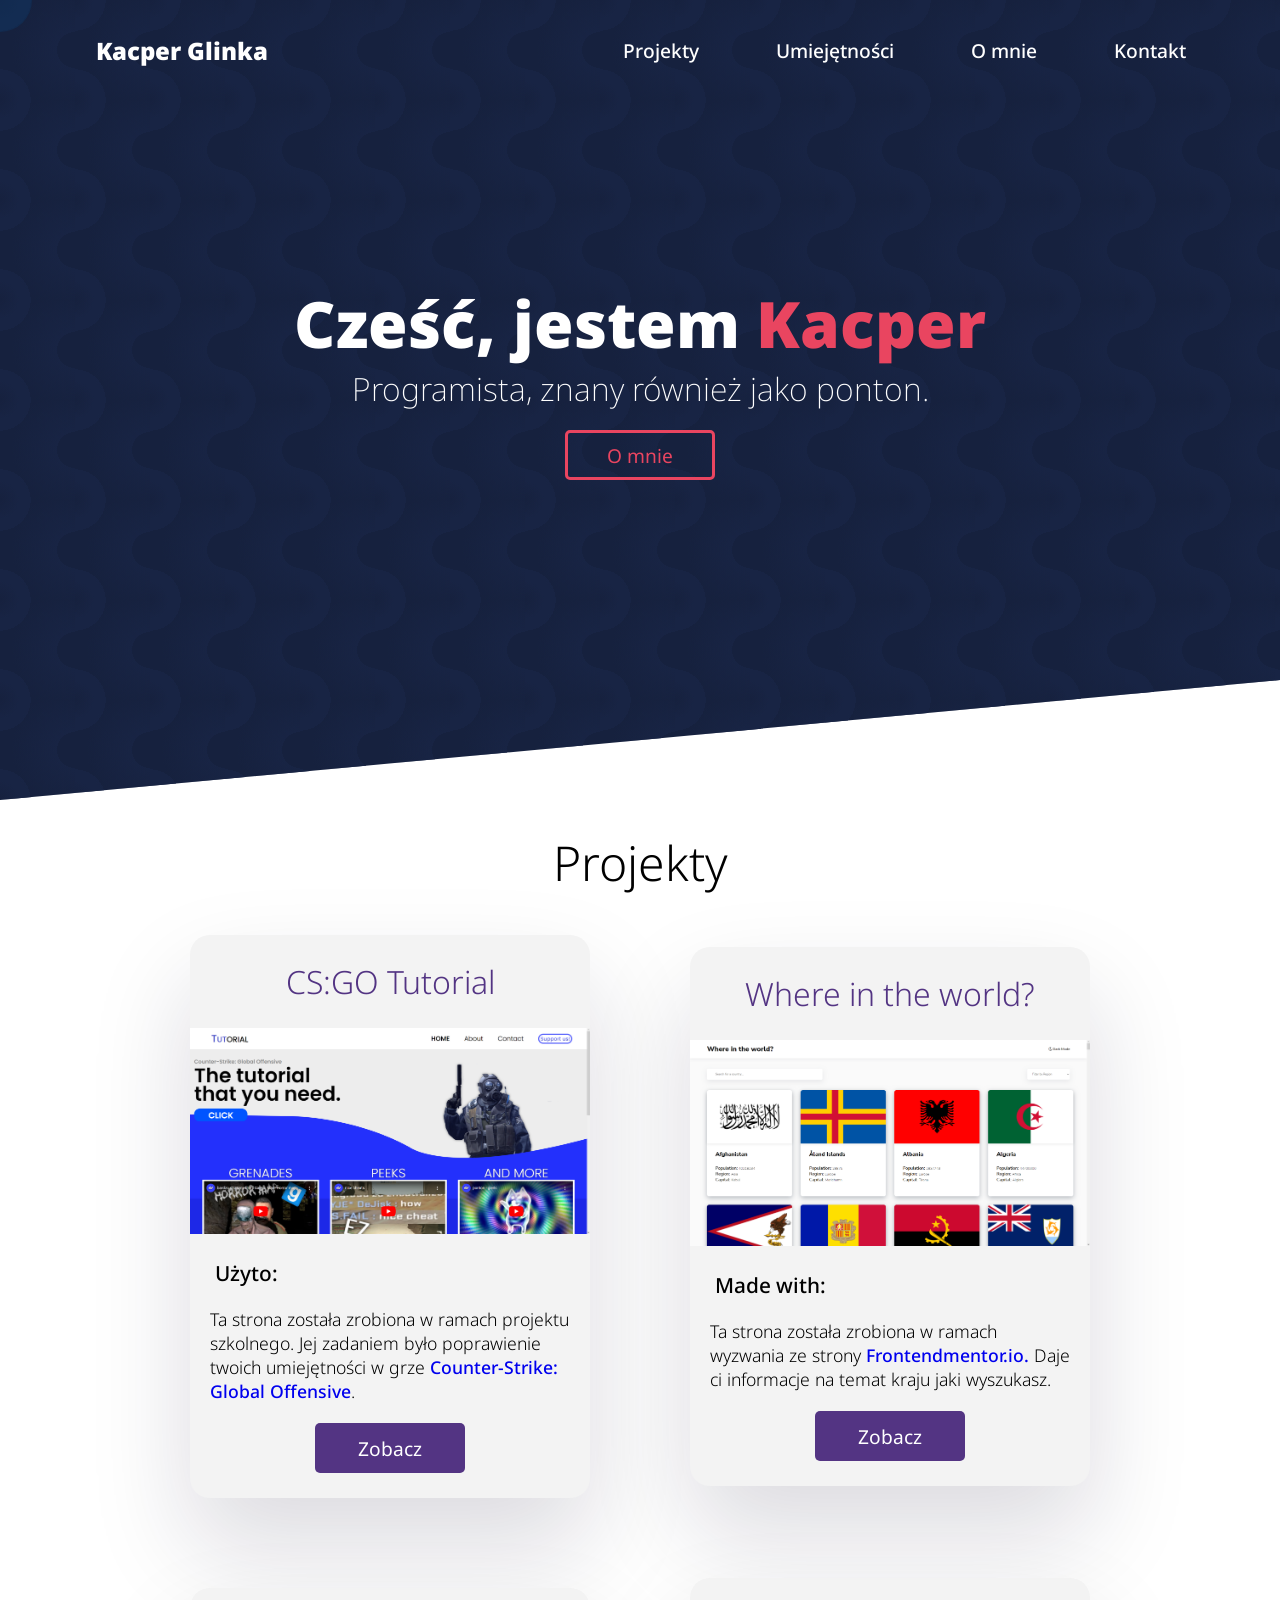
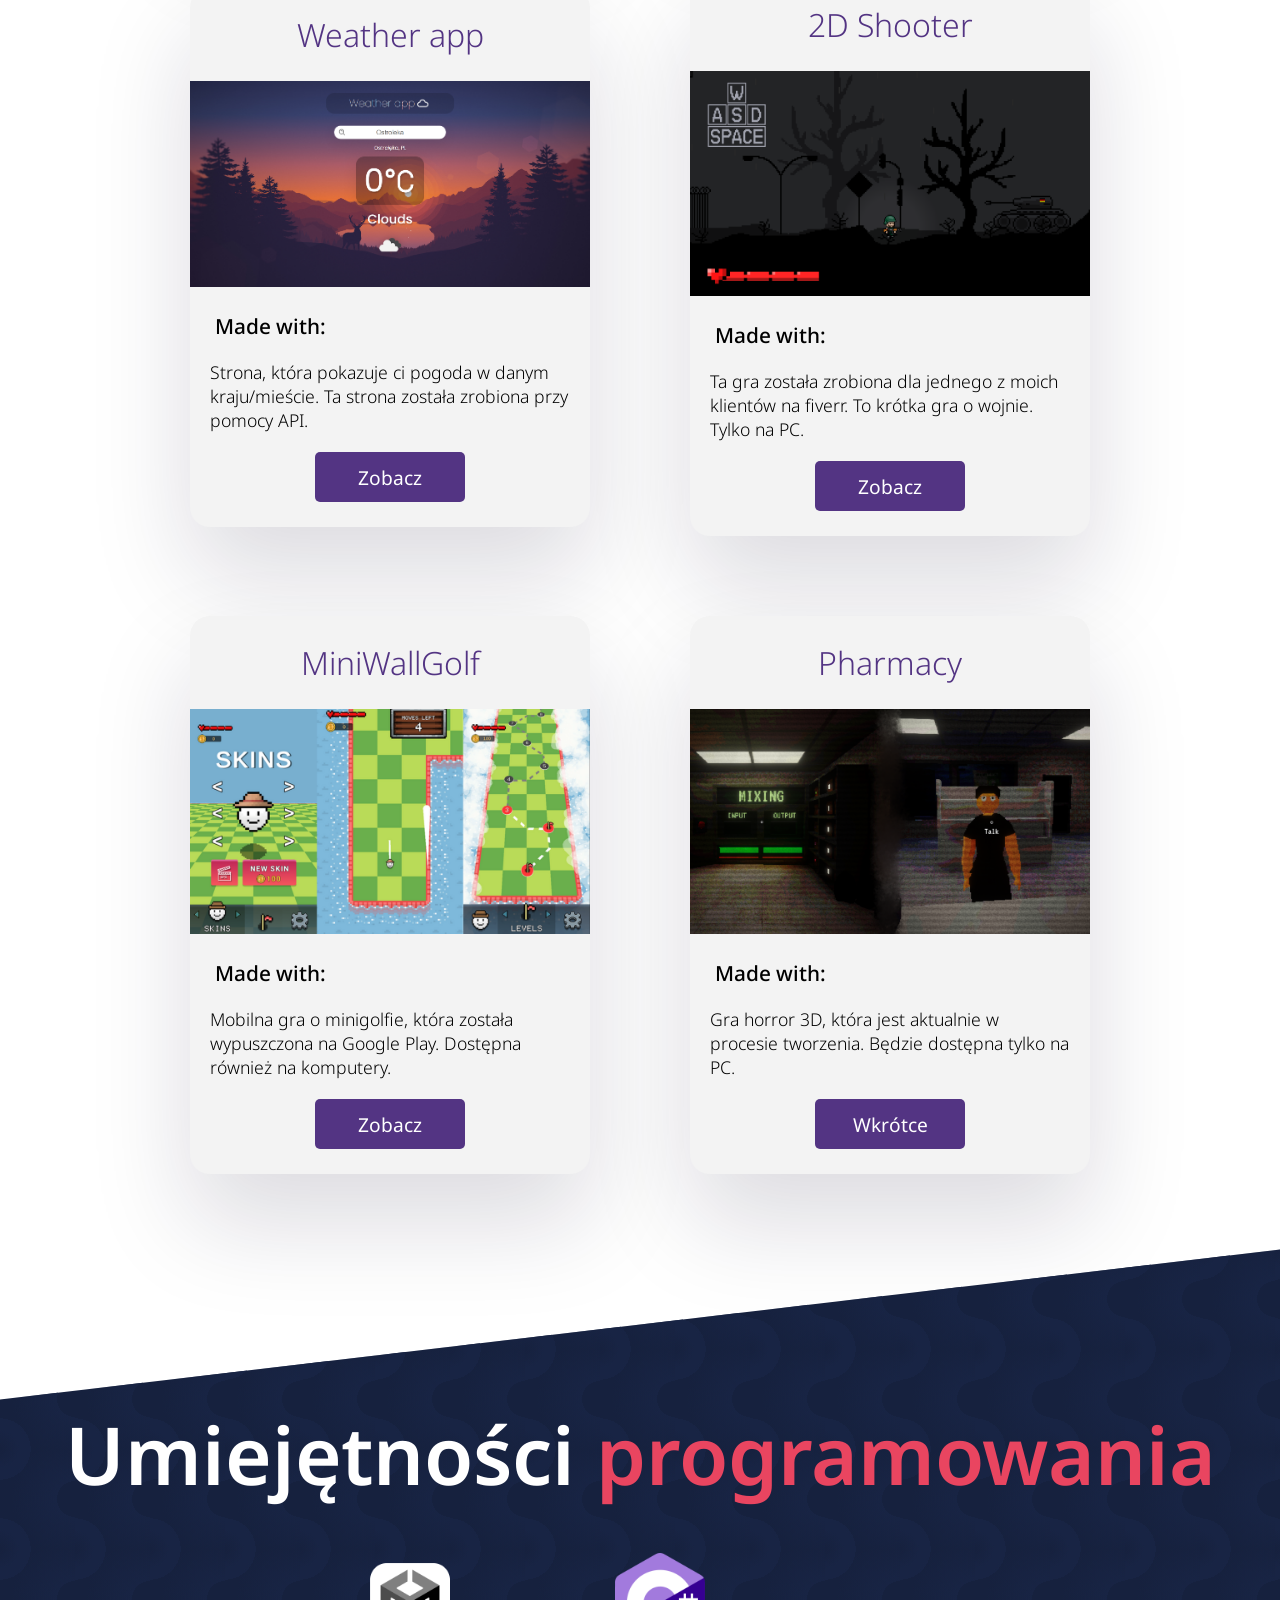
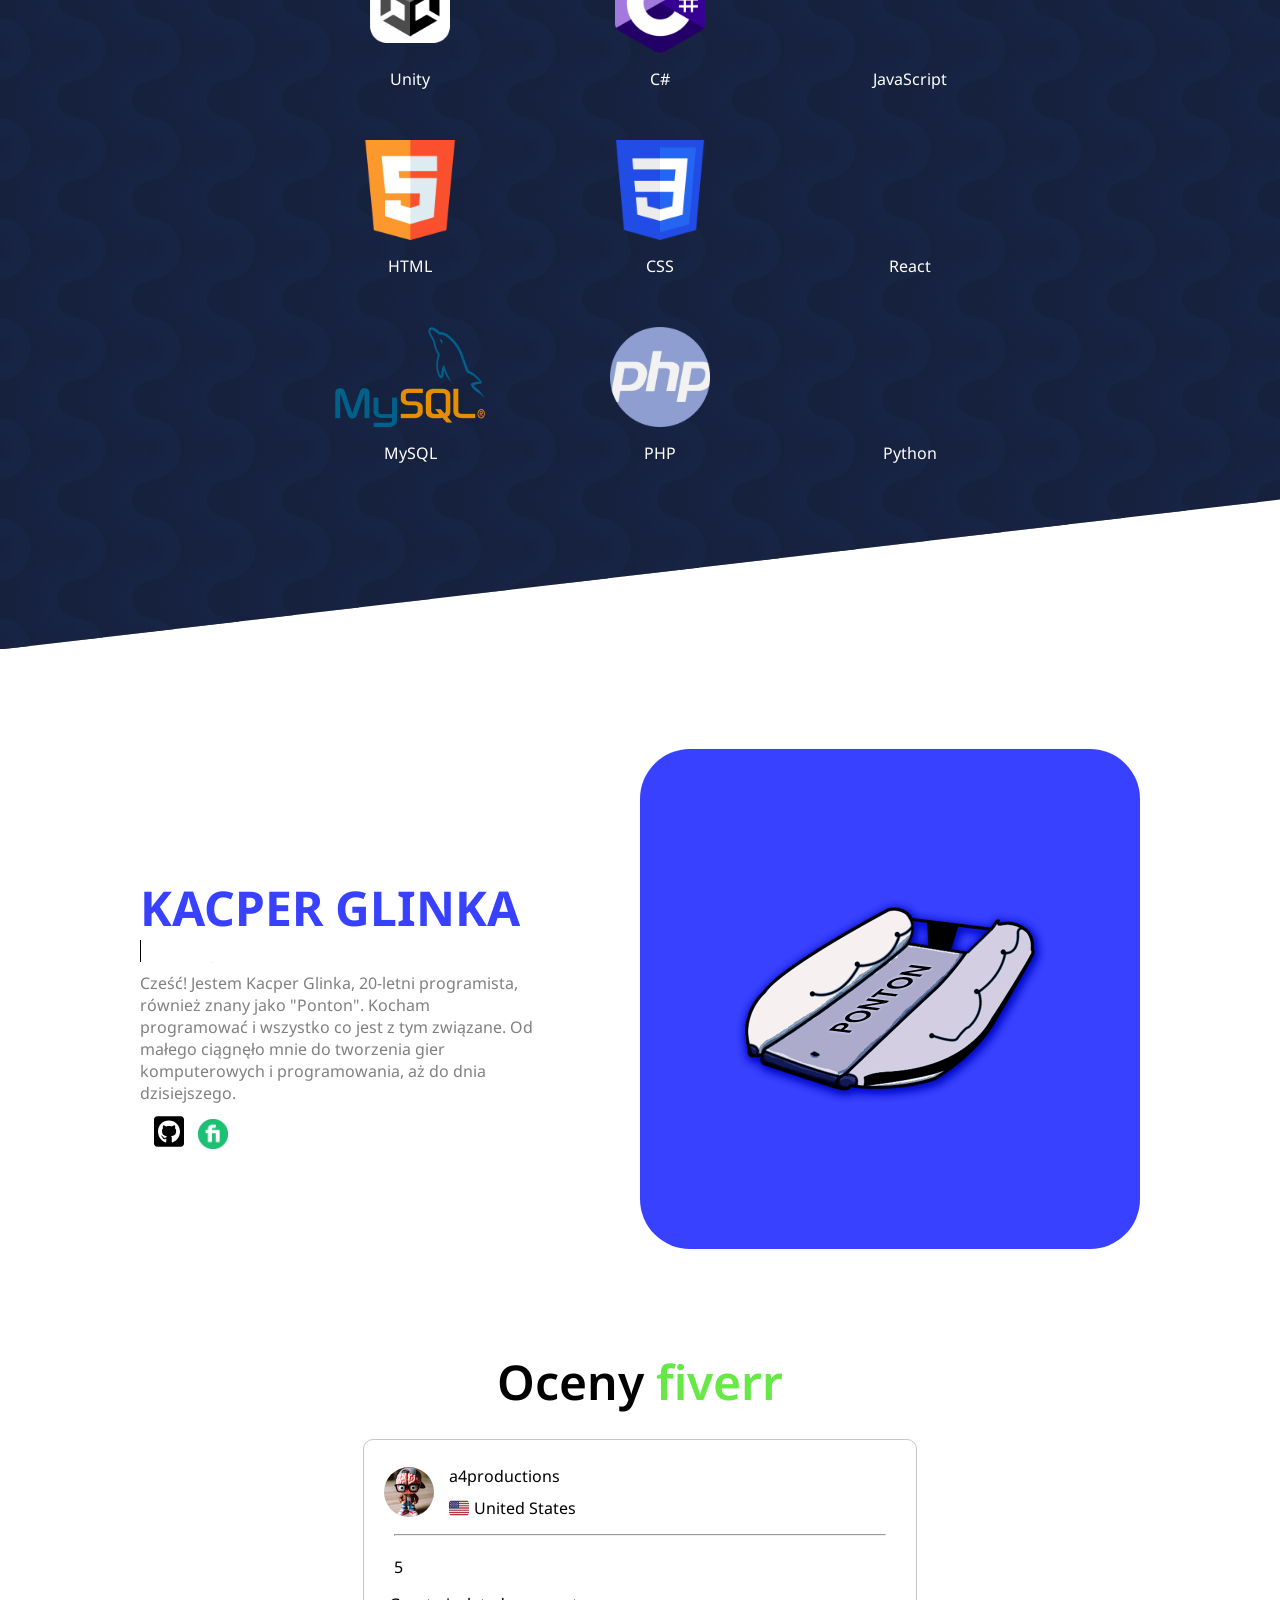
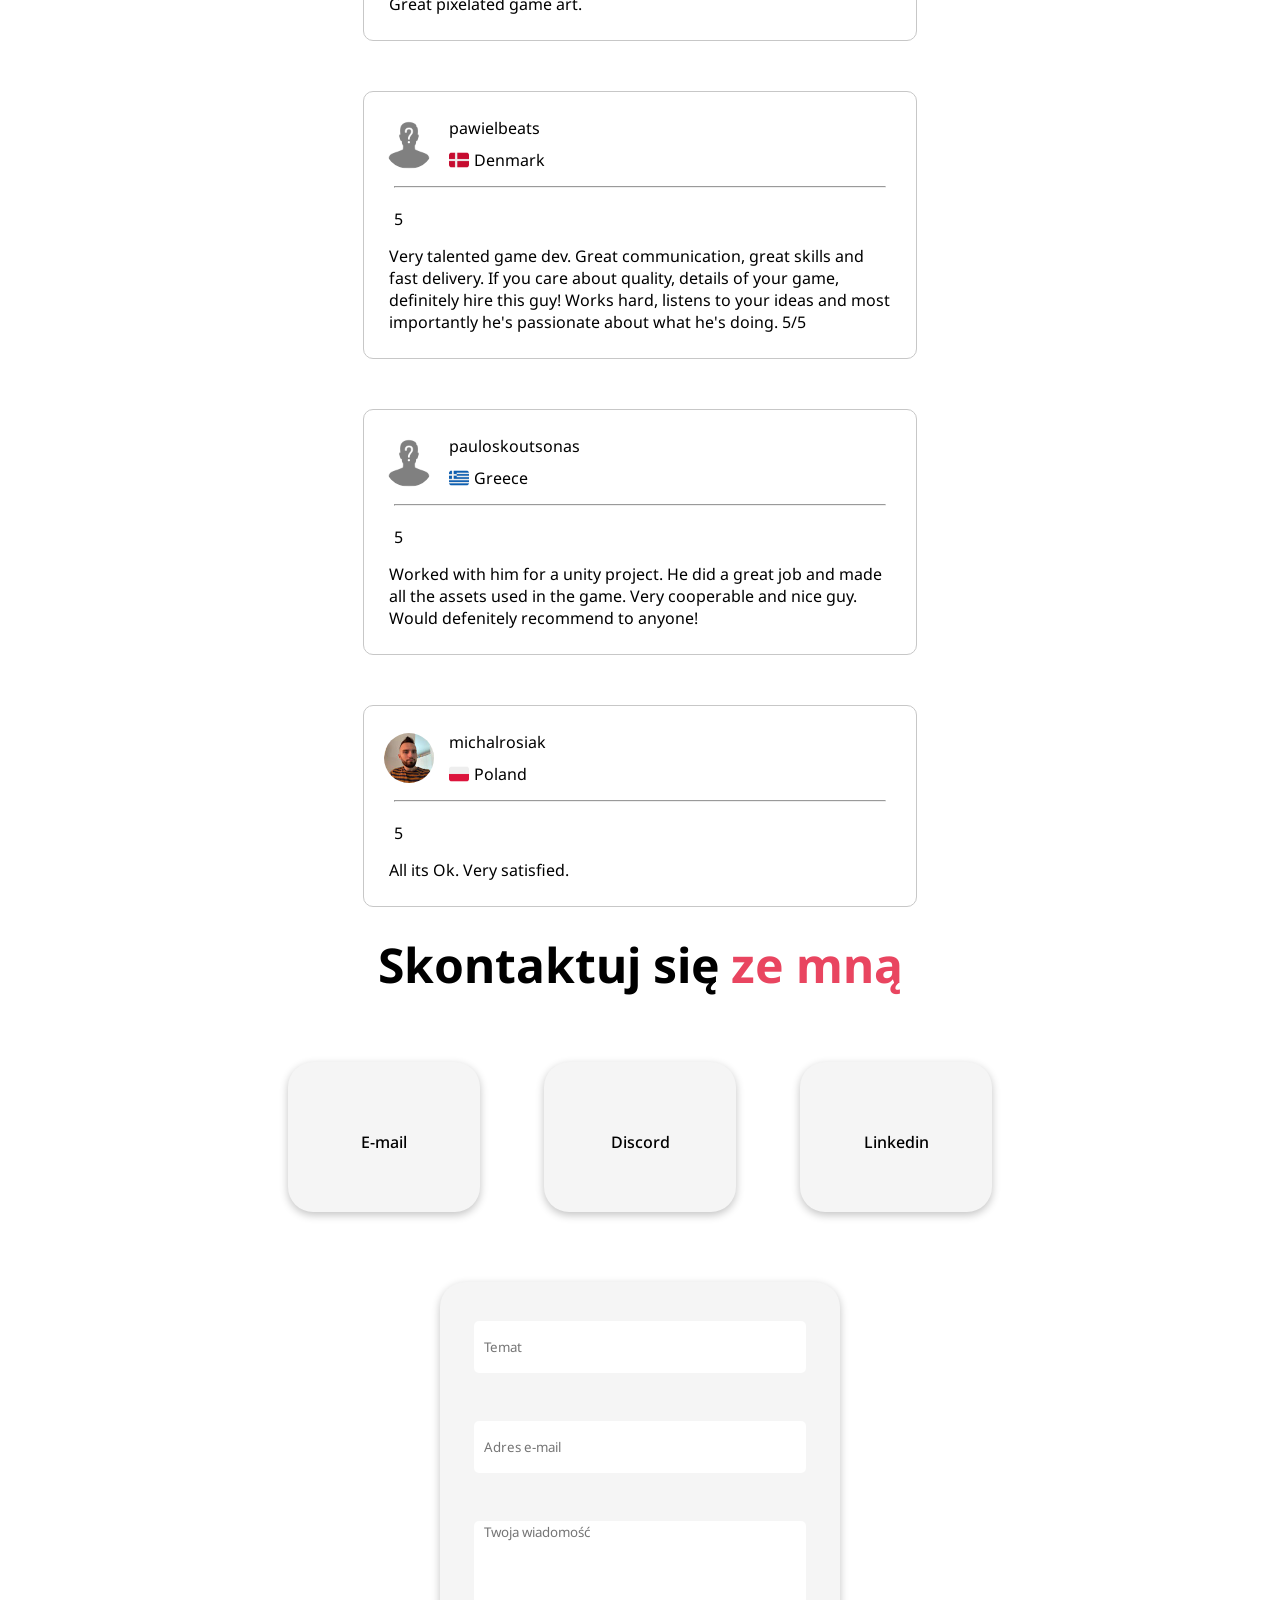
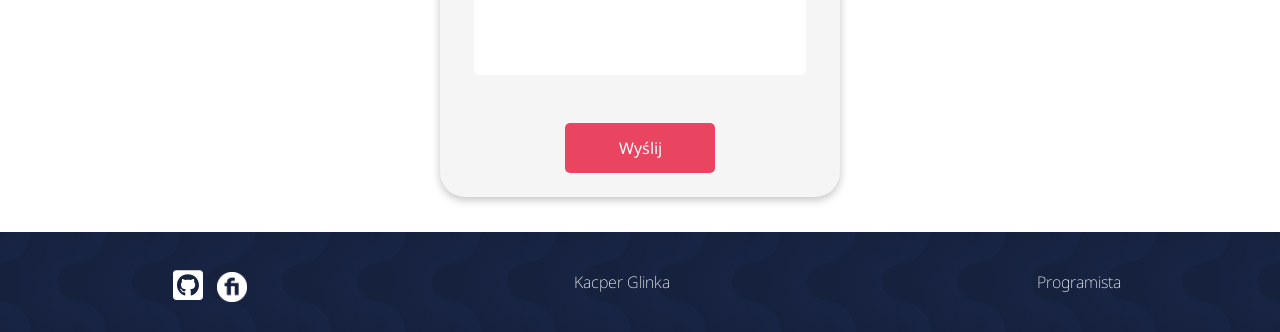
==== commit 0936c33b: "Update" ====
--- a/index.html
+++ b/index.html
@@ -4,7 +4,7 @@
     <meta charset="UTF-8">
     <meta http-equiv="X-UA-Compatible" content="IE=edge">
     <meta name="viewport" content="width=device-width, initial-scale=1.0">
-    <title>Kacper Glinka | Software Developer</title>
+    <title>Kacper Glinka - Programista</title>
     <link rel="stylesheet" href="style.css">
     <link rel="shortcut icon" href="ship-solid.svg" type="image/x-icon">
     <script src="https://kit.fontawesome.com/ad28734d87.js" crossorigin="anonymous"></script>
@@ -17,72 +17,72 @@
             </section>
             <section id="nav">
                 <ul>
-                    <li onclick="scrollElement('proj')" class="hover-underline-animation"><i class="fa-solid fa-laptop-code"></i> Projects</li>
-                    <li onclick="scrollElement('skills')" class="hover-underline-animation"><i class="fa-solid fa-gear"></i> Skills</li>
-                    <li onclick="scrollElement('about')" class="hover-underline-animation"><i class="fa-solid fa-user"></i> About</li>
-                    <li onclick="scrollElement('contact')" class="hover-underline-animation"><i class="fa-solid fa-envelope"></i> Contact</li>
+                    <li onclick="scrollElement('proj')" class="hover-underline-animation"><i class="fa-solid fa-laptop-code"></i> Projekty</li>
+                    <li onclick="scrollElement('skills')" class="hover-underline-animation"><i class="fa-solid fa-gear"></i> Umiejętności</li>
+                    <li onclick="scrollElement('about')" class="hover-underline-animation"><i class="fa-solid fa-user"></i> O mnie</li>
+                    <li onclick="scrollElement('contact')" class="hover-underline-animation"><i class="fa-solid fa-envelope"></i> Kontakt</li>
                 </ul>
                 <i id="hamburger" class="fa-solid fa-bars"></i>
             </section>
         </header>
         <section id="titles">
-            <h1 id="title">Hi, I am <span>Kacper</span></h1>
-            <h2 id="subtitle">A Software developer also known as Ponton.</h2>
-            <button onclick="scrollElement('about')"><i class="fa-solid fa-user"></i> About</button>
+            <h1 id="title">Cześć, jestem <span>Kacper</span></h1>
+            <h2 id="subtitle">Programista, znany również jako ponton.</h2>
+            <button onclick="scrollElement('about')"><i class="fa-solid fa-user"></i> O mnie</button>
         </section>
         <div id="mouse-circle"></div>
     </section>
 
     <section id="proj">
-        <h1>Projects</h1>
+        <h1>Projekty</h1>
         <section id="Projects">
             <section id="csgosite">
                 <p class="projectname">CS:GO Tutorial</p>
                 <img src="csgosite.png" alt="">
-                <p class="madewith">Made with: <i style="color: #f16529;" class="fa-brands fa-html5"></i> <i style="color: #2465F1;" class="fa-brands fa-css3-alt"></i></p>
-                <p class="desc">This website was made for my school project. It was supposed to make you better at <a href="https://store.steampowered.com/app/730/CounterStrike_Global_Offensive/">Counter-Strike: Global Offensive</a>.</p>
-                <a class="center" target="blank" href="https://pontonx.github.io/Tutorial-CSGO-site/"><button><i class="fa-solid fa-person-military-rifle"></i> Demo</button></a>
+                <p class="madewith">Użyto: <i style="color: #f16529;" class="fa-brands fa-html5"></i> <i style="color: #2465F1;" class="fa-brands fa-css3-alt"></i></p>
+                <p class="desc">Ta strona została zrobiona w ramach projektu szkolnego. Jej zadaniem było poprawienie twoich umiejętności w grze <a href="https://store.steampowered.com/app/730/CounterStrike_Global_Offensive/">Counter-Strike: Global Offensive</a>.</p>
+                <a class="center" target="blank" href="https://pontonx.github.io/Tutorial-CSGO-site/"><button><i class="fa-solid fa-person-military-rifle"></i> Zobacz</button></a>
             </section>
             <section id="countrysite">
                 <p class="projectname">Where in the world?</p>
                 <img src="countrysite.png" alt="">
                 <p class="madewith">Made with: <i style="color: #f16529;" class="fa-brands fa-html5"></i> <i style="color: #2465F1;" class="fa-brands fa-css3-alt"></i> <i style="color: #FFDF00;" class="fa-brands fa-square-js"></i></p>
-                <p class="desc">This website was made for challenge from <a target="blank" href="https://www.frontendmentor.io">Frontendmentor.io.</a> It gives you informations about country that you want.</p>
-                <a class="center" target="_blank" href="https://pontonx.github.io/rest-countries-api-without-color-theme-switcher-master/"><button><i class="fa-solid fa-earth-americas"></i> Demo</button></a>
+                <p class="desc">Ta strona została zrobiona w ramach wyzwania ze strony <a target="blank" href="https://www.frontendmentor.io">Frontendmentor.io.</a> Daje ci informacje na temat kraju jaki wyszukasz.</p>
+                <a class="center" target="_blank" href="https://pontonx.github.io/rest-countries-api-without-color-theme-switcher-master/"><button><i class="fa-solid fa-earth-americas"></i> Zobacz</button></a>
             </section>
             <section id="weatherapp">
                 <p class="projectname">Weather app</p>
                 <img src="weatherapp.png" alt="">
                 <p class="madewith">Made with: <i style="color:#00dcff" class="fa-brands fa-react"></i> <i style="color: #f16529;" class="fa-brands fa-html5"></i> <i style="color: #2465F1;" class="fa-brands fa-css3-alt"></i> <i style="color: #FFDF00;" class="fa-brands fa-square-js"></i></p>
-                <p class="desc">Website that allows you to check the weather in whatever country or city. This site was made using React and API.</p>
-                <a class="center" target="_blank" href="https://pontonx.github.io/react-weather-app/"><button><i class="fa-solid fa-sun"></i> Demo</button></a>
+                <p class="desc">Strona, która pokazuje ci pogoda w danym kraju/mieście. Ta strona została zrobiona przy pomocy API.</p>
+                <a class="center" target="_blank" href="https://pontonx.github.io/react-weather-app/"><button><i class="fa-solid fa-sun"></i> Zobacz</button></a>
             </section>
             <section id="2dshooter">
                 <p class="projectname">2D Shooter</p>
                 <img src="2dshooter.png" alt="">
                 <p class="madewith">Made with: <i class="fa-brands fa-unity"></i></p>
-                <p class="desc">This game was made for client from fiverr. It is a short game about war. This game is for PC only.</p>
-                <a class="center" target="blank" href="https://pontonx.itch.io/2d-war-shooter"><button><i class="fa-solid fa-gun"></i> Demo</button></a>
+                <p class="desc">Ta gra została zrobiona dla jednego z moich klientów na fiverr. To krótka gra o wojnie. Tylko na PC.</p>
+                <a class="center" target="blank" href="https://ponton.itch.io/2d-shooter"><button><i class="fa-solid fa-gun"></i> Zobacz</button></a>
             </section>
             <section id="minigolf">
-                <p class="projectname">Minigolf 2D</p>
+                <p class="projectname">MiniWallGolf</p>
                 <img src="minigolf.png" alt="">
                 <p class="madewith">Made with: <i class="fa-brands fa-unity"></i></p>
-                <p class="desc">This game was made for myself. It is similar to minigolf, but in 2D view. This game is for android only.</p>
-                <a class="center" target="_blank" href="https://pontonx.itch.io/minigolf-2d"><button><i class="fa-brands fa-android"></i> Demo</button></a>
+                <p class="desc">Mobilna gra o minigolfie, która została wypuszczona na Google Play. Dostępna również na komputery.</p>
+                <a class="center" target="_blank" href="https://ponton.itch.io/mini-wall-golf"><button><i class="fa-brands fa-android"></i> Zobacz</button></a>
             </section>
             <section id="weatherapp">
-                <p class="projectname">3D Horror Multiplayer</p>
+                <p class="projectname">Pharmacy</p>
                 <img src="horror.png" alt="">
                 <p class="madewith">Made with: <i class="fa-brands fa-unity"></i></p>
-                <p class="desc">3D Horror multiplayer game that is currently in development. This game is for PC only.</p>
-                <a class="center" target="_blank" href="https://pontonx.itch.io/horror-multiplayer"><button><i class="fa-solid fa-people-pulling"></i> Demo</button></a>
+                <p class="desc">Gra horror 3D, która jest aktualnie w procesie tworzenia. Będzie dostępna tylko na PC.</p>
+                <a class="center" target="_blank" href=""><button><i class="fa-solid fa-people-pulling"></i> Wkrótce</button></a>
             </section>
         </section>
     </section>
 
     <section id="skills">
-        <h1>Programming <span>skills</span></h1>
+        <h1>Umiejętności <span>programowania</span></h1>
         <section id="listofskills">
             <ul>
                 <li><img src="icons/unity.png" alt=""><p>Unity</p></li>
@@ -102,26 +102,94 @@
         <section id="holder">
             <section id="aboutText">
                 <h1>KACPER GLINKA</h1>
-                <h2>Ostrołęka, Poland.</h2>
-                <p>Hello! I am Kacper Glinka a 17 years old software developer also known as "Ponton". I love programming and everything related to it. I started to be interested in it when I was 12 years old and I am still interested in it today.</p>
+                <h2>Ostrołęka, Polska.</h2>
+                <p>Cześć! Jestem Kacper Glinka,  20-letni programista, również znany jako "Ponton". Kocham programować i wszystko co jest z tym związane. Od małego ciągnęło mnie do tworzenia gier komputerowych i programowania, aż do dnia dzisiejszego.</p>
                 <section id="icons">
                     <a href="https://www.linkedin.com/in/kacper-glinka-215a9123b/" target="_blank" rel="noopener noreferrer"><img src="icons/linkedin.svg" alt="" style="filter: invert(19%) sepia(52%) saturate(6706%) hue-rotate(200deg) brightness(95%) contrast(92%);"></a>
                     <a href="https://github.com/pontonx" target="_blank" rel="noopener noreferrer"><img src="icons/square-github.svg" alt="" style="fill: grey;"></a>
-                    <a href="https://www.fiverr.com/glnn__?up_rollout=true" target="_blank" rel="noopener noreferrer"><img src="icons/fiverr.png" alt=""></a>
+                    <a href="https://www.fiverr.com/glnn__?source=gig_page" target="_blank" rel="noopener noreferrer"><img src="icons/fiverr.png" alt=""></a>
                 </section>
             </section>
             <img id="ponton" src="ponton.png" alt="">
         </section>
     </section>
 
+    <section id="ratings">
+        <h1>Oceny <span>fiverr</span></h1>
+        <section id="ratingbox">
+            <section>
+                <img id="avatar" src="avatars/a4productions.jpeg" alt="">
+                <div>
+                    <p>a4productions</p>
+                    <p><img id="country" src="countries/unitedstates.png" alt=""> United States</p>
+                </div>
+            </section>
+            <hr>
+            <section style="padding: 5px;">
+                <i class="fa-solid fa-star"></i><i class="fa-solid fa-star"></i><i class="fa-solid fa-star"></i><i class="fa-solid fa-star"></i><i class="fa-solid fa-star"></i> <p>5</p>
+            </section>
+            <section>
+                <p>Great pixelated game art.</p>
+            </section>
+        </section>
+        <section id="ratingbox">
+            <section>
+                <img id="avatar" src="avatars/mark.webp" alt="">
+                <div>
+                    <p>pawielbeats</p>
+                    <p><img id="country" src="countries/denmark.png" alt=""> Denmark</p>
+                </div>
+            </section>
+            <hr>
+            <section style="padding: 5px;">
+                <i class="fa-solid fa-star"></i><i class="fa-solid fa-star"></i><i class="fa-solid fa-star"></i><i class="fa-solid fa-star"></i><i class="fa-solid fa-star"></i> <p>5</p>
+            </section>
+            <section>
+                <p>Very talented game dev. Great communication, great skills and fast delivery. If you care about quality, details of your game, definitely hire this guy! Works hard, listens to your ideas and most importantly he's passionate about what he's doing. 5/5</p>
+            </section>
+        </section>
+        <section id="ratingbox">
+            <section>
+                <img id="avatar" src="avatars/mark.webp" alt="">
+                <div>
+                    <p>pauloskoutsonas</p>
+                    <p><img id="country" src="countries/greece.png" alt=""> Greece</p>
+                </div>
+            </section>
+            <hr>
+            <section style="padding: 5px;">
+                <i class="fa-solid fa-star"></i><i class="fa-solid fa-star"></i><i class="fa-solid fa-star"></i><i class="fa-solid fa-star"></i><i class="fa-solid fa-star"></i> <p>5</p>
+            </section>
+            <section>
+                <p>Worked with him for a unity project. He did a great job and made all the assets used in the game. Very cooperable and nice guy. Would defenitely recommend to anyone!</p>
+            </section>
+        </section>
+        <section id="ratingbox">
+            <section>
+                <img id="avatar" src="avatars/michal.jpg" alt="">
+                <div>
+                    <p>michalrosiak</p>
+                    <p><img id="country" src="countries/poland.png" alt=""> Poland</p>
+                </div>
+            </section>
+            <hr>
+            <section style="padding: 5px;">
+                <i class="fa-solid fa-star"></i><i class="fa-solid fa-star"></i><i class="fa-solid fa-star"></i><i class="fa-solid fa-star"></i><i class="fa-solid fa-star"></i> <p>5</p>
+            </section>
+            <section>
+                <p>All its Ok. Very satisfied.</p>
+            </section>
+        </section>
+    </section>
+
     <section id="contact">
-        <h1>Contact <span style="color: #E94560;">me</span></h1>
+        <h1>Skontaktuj się <span style="color: #E94560;">ze mną</span></h1>
 
         <section id="contactholder">
             <section id="squarescontact">
                 <section>
                     <i style="color: #1293d2;" class="fa-solid fa-envelope"></i>
-                    <a href="mailto:contact@kacperglinka.pl"><p>Mail</p></a>
+                    <a href="mailto:contact@kacperglinka.pl"><p>E-mail</p></a>
                 </section>
                 <section>
                     <i style="color: #7289DA;" class="fa-brands fa-discord"></i>
@@ -132,12 +200,12 @@
                     <a href="https://www.linkedin.com/in/kacper-glinka-215a9123b/" target="_blank" rel="noopener noreferrer"><p>Linkedin</p></a>
                 </section>
             </section>
-            <form action="https://formsubmit.co/contact@kacperglinka.pl" method="POST">
-                <input type="text" name="subject" placeholder="Subject" required>
-                <input type="email" name="email" placeholder="Email Adress" required>
-                <input type="hidden" name="next" value="contact@kacperglinka.pl">
-                <textarea name="message" id="message" placeholder="Your message" cols="30" rows="10" required></textarea>
-                <button type="submit">Send</button>
+            <form action="https://formsubmit.co/stifler.kacper@gmail.com" method="POST">
+                <input type="text" name="subject" placeholder="Temat" required>
+                <input type="email" name="email" placeholder="Adres e-mail" required>
+                <input type="hidden" name="next" value="stifler.kacper@gmail.com">
+                <textarea name="message" id="message" placeholder="Twoja wiadomość" cols="30" rows="10" required></textarea>
+                <button type="submit">Wyślij</button>
             </form>
         </section>
     </section>
@@ -146,10 +214,10 @@
         <section id="icons">
             <a href="https://www.linkedin.com/in/kacper-glinka-215a9123b/" target="_blank" rel="noopener noreferrer"><img src="icons/linkedin.svg" alt="" style="filter: invert(85%) sepia(52%) saturate(2%) hue-rotate(113deg) brightness(108%) contrast(100%);"></a>
             <a href="https://github.com/pontonx" target="_blank" rel="noopener noreferrer"><img src="icons/square-github.svg" alt="" style="filter: invert(85%) sepia(52%) saturate(2%) hue-rotate(113deg) brightness(108%) contrast(100%);"></a>
-            <a href="https://www.fiverr.com/glnn__?up_rollout=true" target="_blank" rel="noopener noreferrer"><img src="icons/fiverrwhite.png" alt=""></a>
+            <a href="https://www.fiverr.com/glnn__?source=gig_page" target="_blank" rel="noopener noreferrer"><img src="icons/fiverrwhite.png" alt=""></a>
         </section>
         <h1><i class="fa-solid fa-ship"></i> Kacper <span>Glinka</span></h1>
-        <h2>Visits: <span id="visits"></span></h2>
+        <h2>Programista</h2>
     </footer>
 
     <script src="javascript.js"></script>
--- a/style.css
+++ b/style.css
@@ -270,6 +270,62 @@
     color: #E94560;
 }
 
+#ratings h1 {
+    text-align: center;
+    font-size: 3em;
+    font-weight: 600;
+}
+
+#ratings span {
+    color: #66e945;
+}
+
+
+#ratings {
+    width: 100%;
+    display: flex;
+    justify-content: center;
+    align-items: center;
+    flex-direction: column;
+}
+
+#ratingbox {
+    width: 40%;
+    border-radius: 10px;
+    border: 1px solid rgb(199, 199, 199);
+    padding: 20px;
+    margin: 25px;
+}
+#avatar{
+    border-radius: 50%;
+    width: 50px;
+    height: 50px;
+    margin-right: 10px;
+    place-self: center;
+}
+#country {
+    width: 20px;
+    margin-right: 5px;
+}
+
+#ratingbox p {
+    padding: 5px;
+    display: flex;
+    align-items: center;
+}
+
+#ratingbox section {
+    display: flex;
+}
+
+#ratingbox hr {
+    margin: 10px;
+}
+
+#ratingbox i {
+    place-self: center;
+}
+
 #listofskills ul {
     height: 600px;
     display: grid;
@@ -419,7 +475,7 @@
     align-items: center;
     flex-direction: column;
     width: 400px;
-    background-color: #f3f3f3;
+    background-color: #f5f5f5;
     border-radius: 25px;
     padding-top: 15px;
     box-shadow: rgba(0, 0, 0, 0.24) 0px 3px 8px;
@@ -477,7 +533,7 @@
 #squarescontact section {
     width: 250px;
     height: 150px;
-    background-color: #f3f3f3;
+    background-color: #f5f5f5;
     border-radius: 25px;
     display: flex;
     justify-content: center;
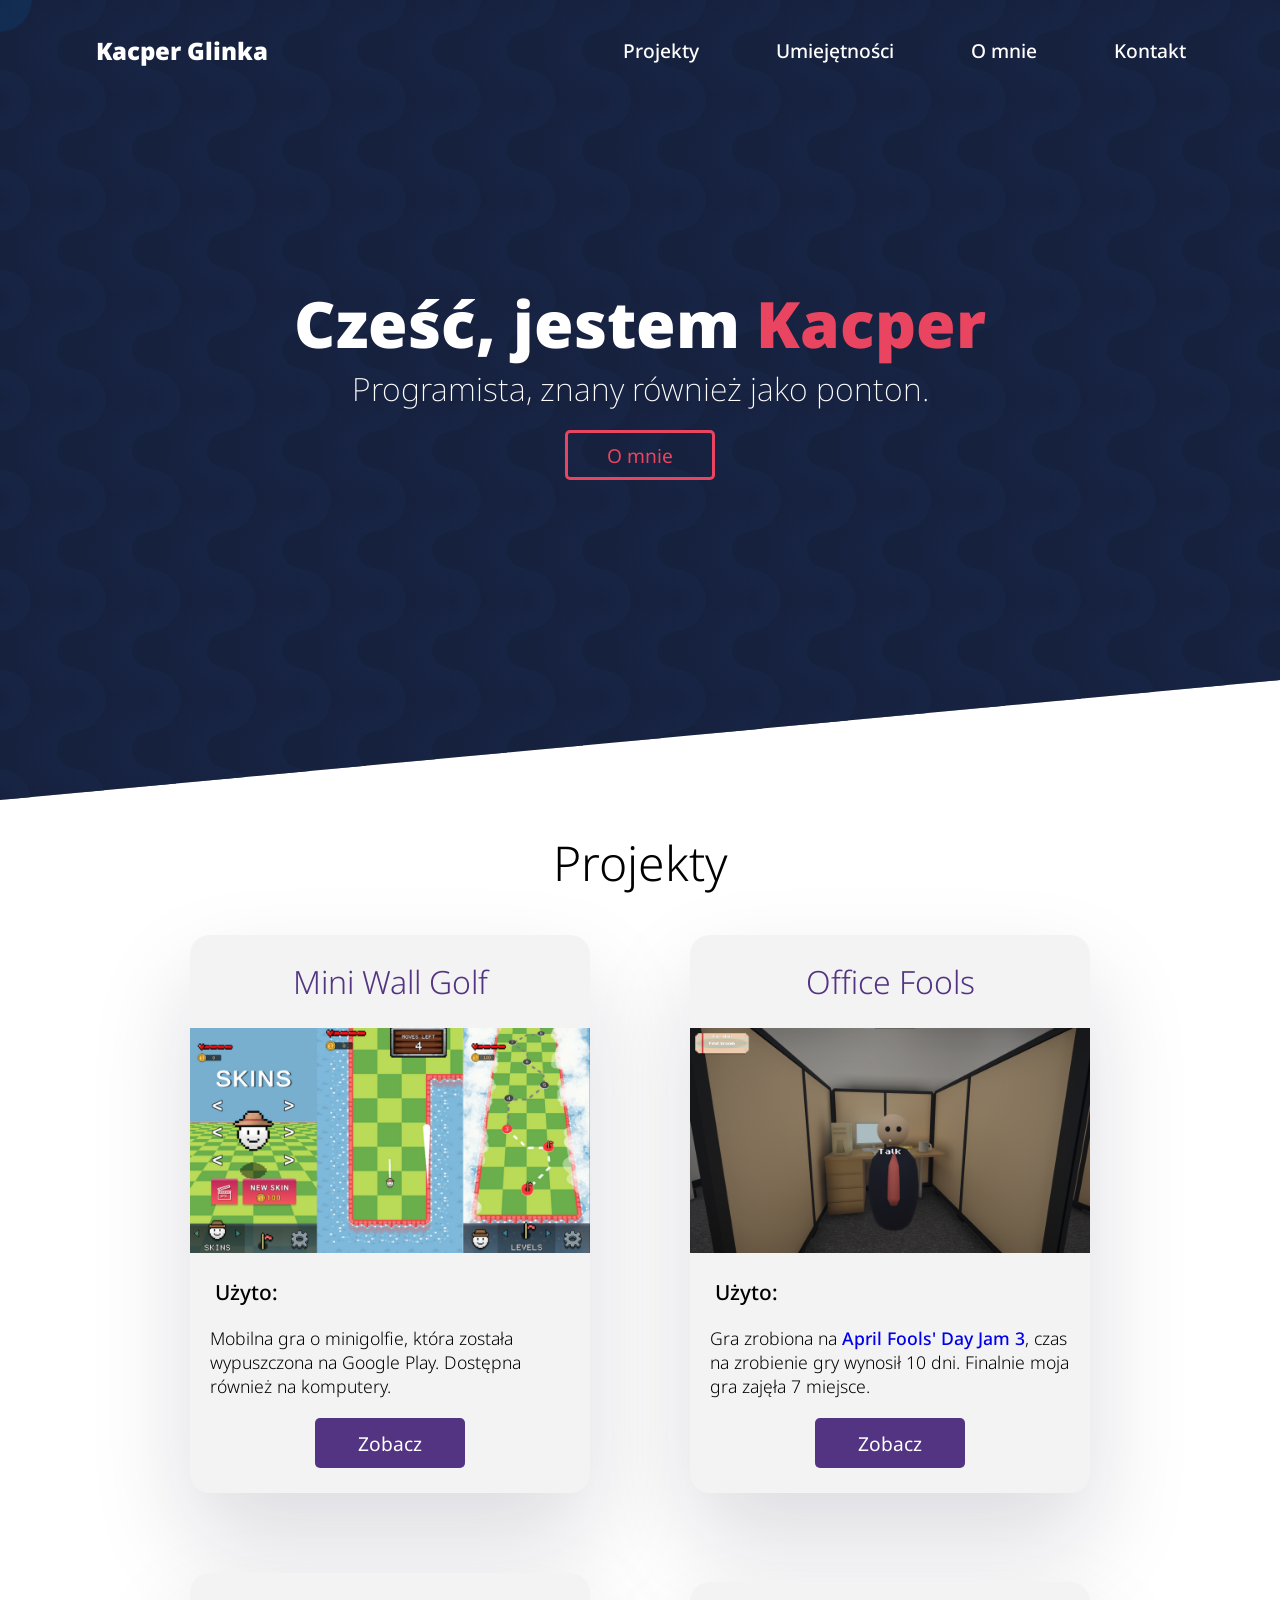
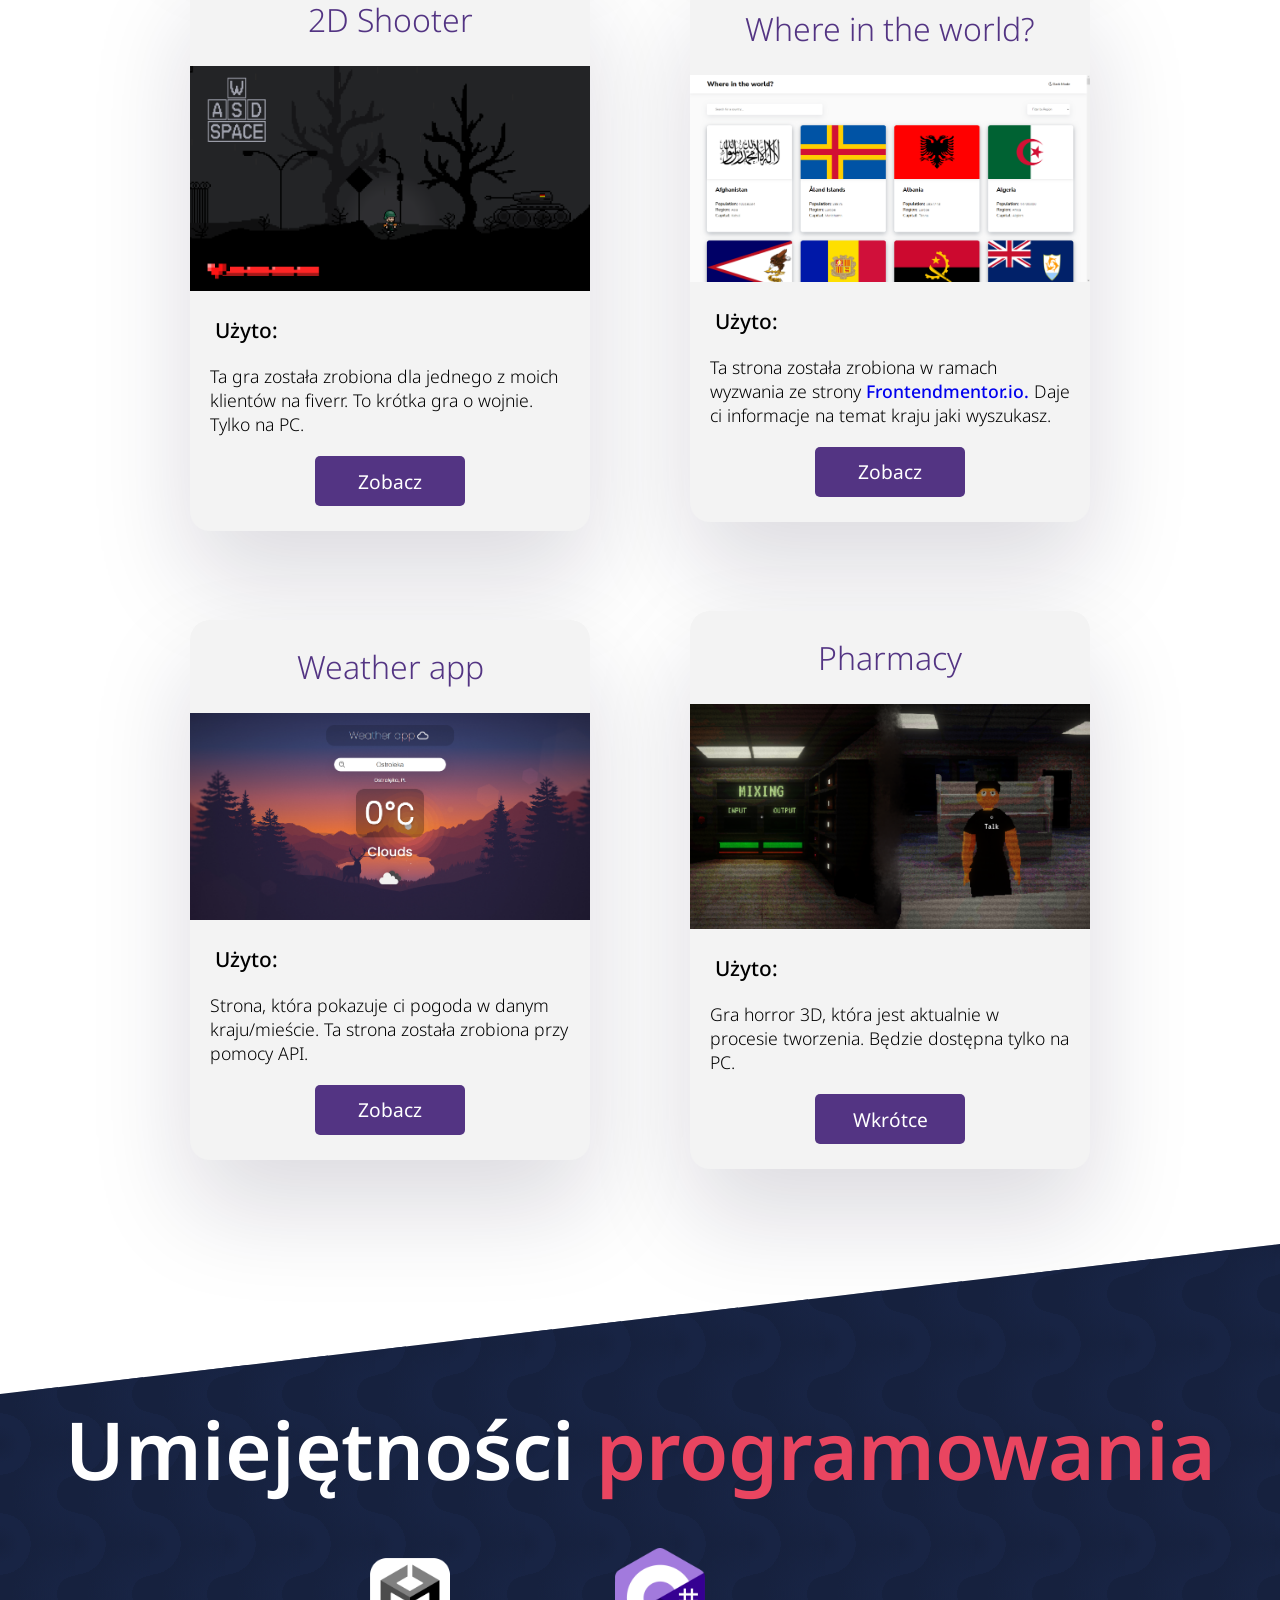
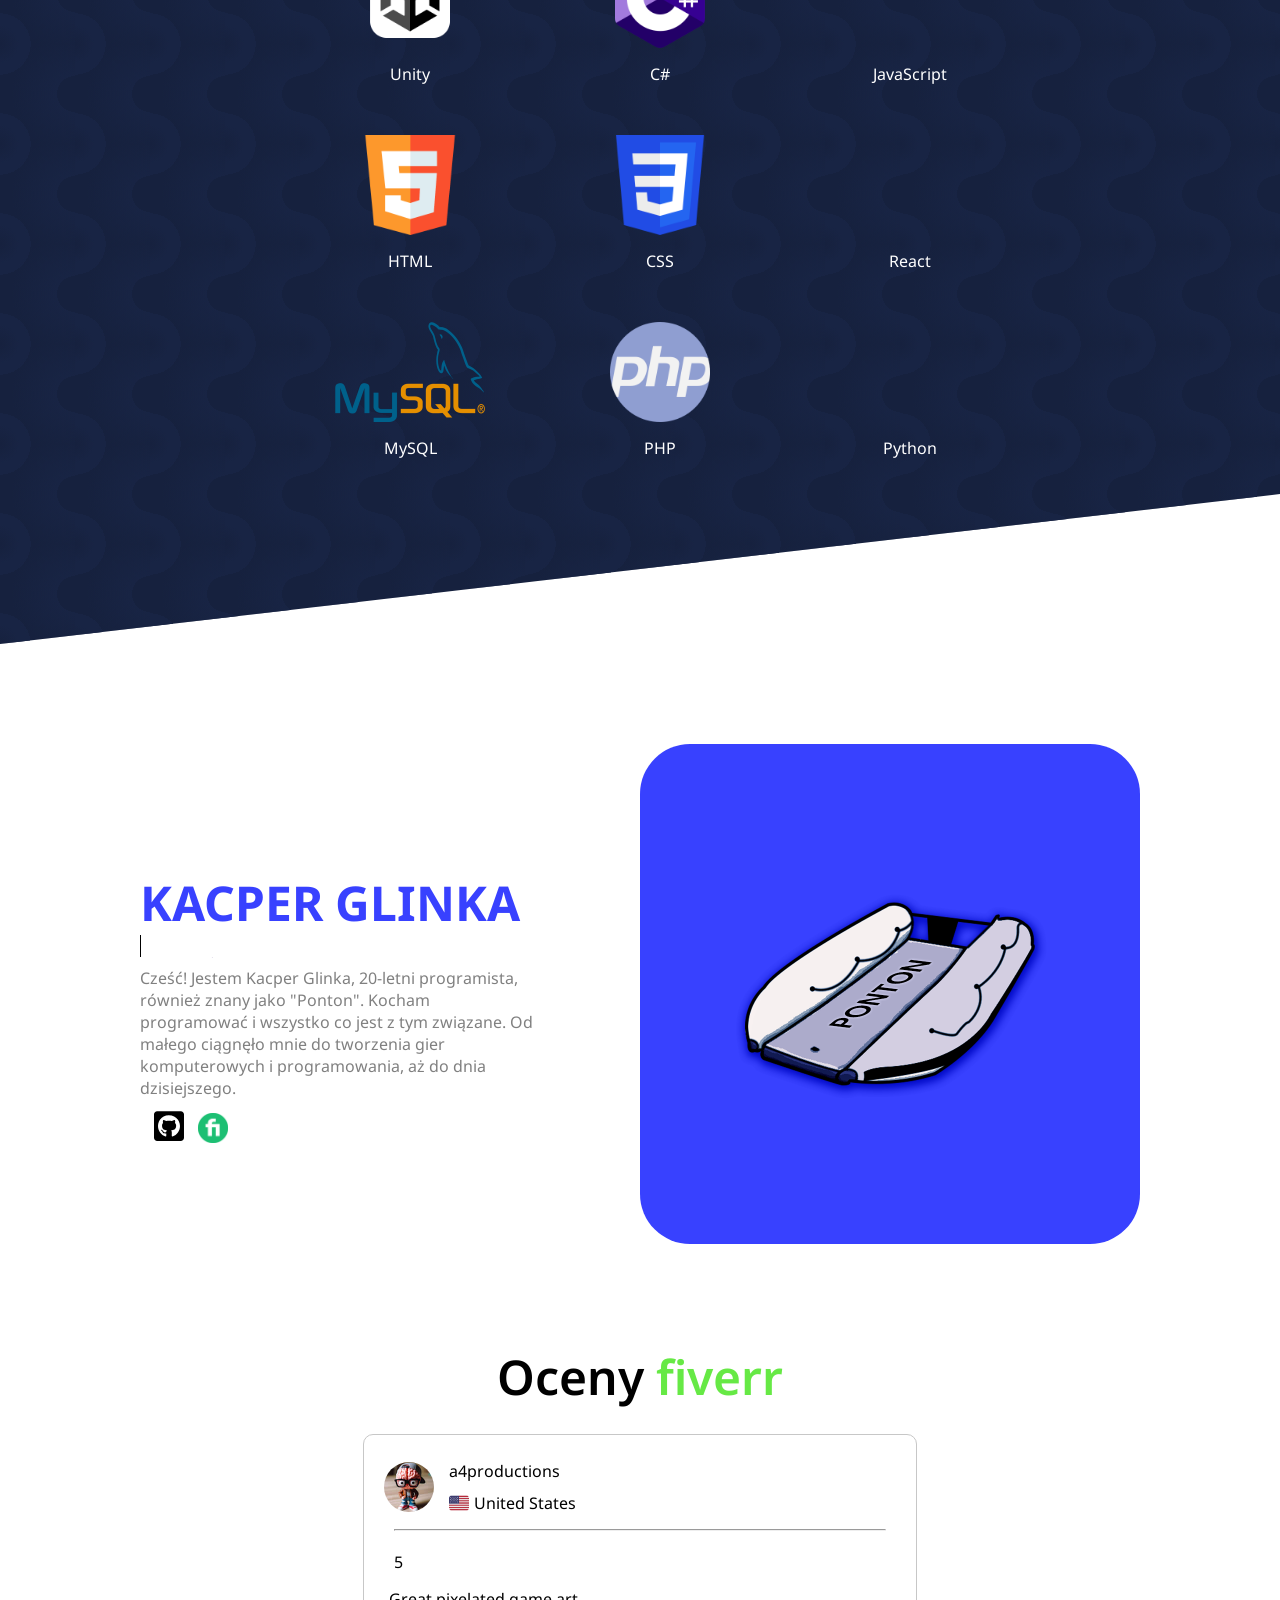
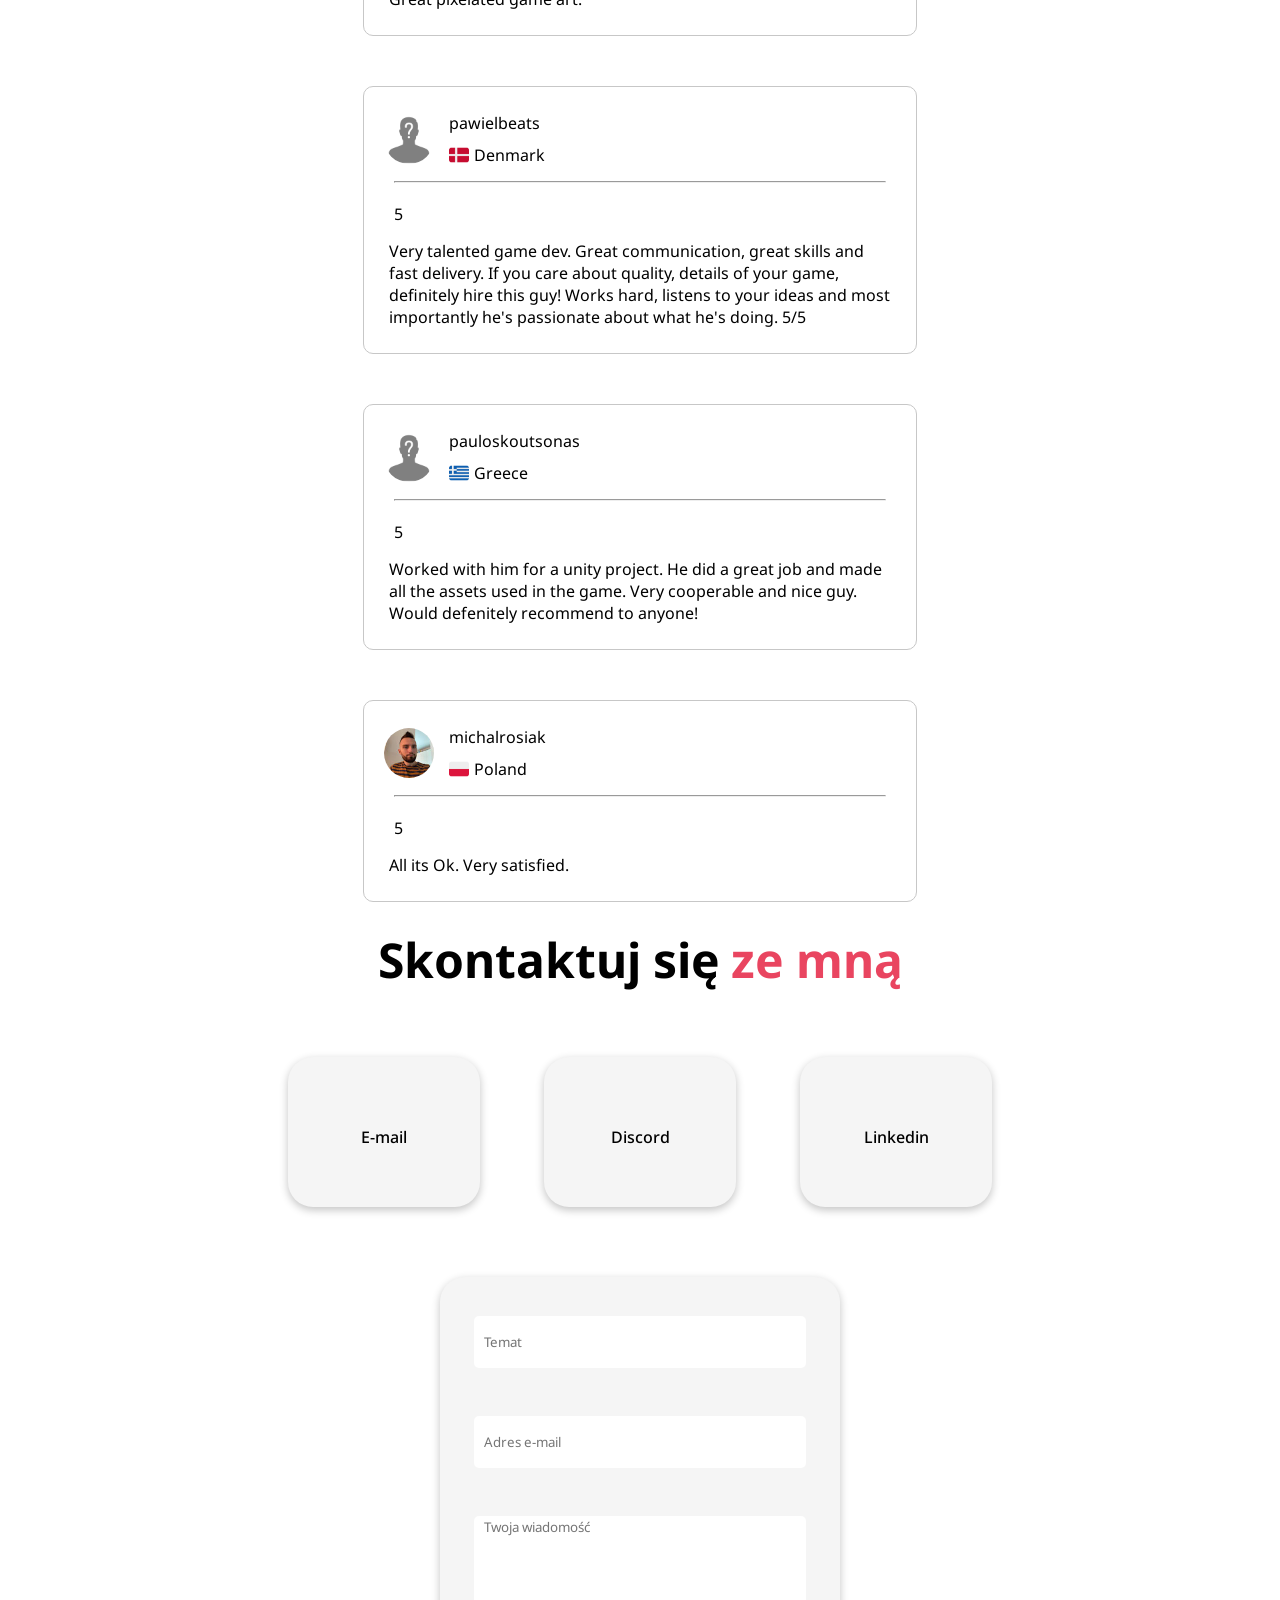
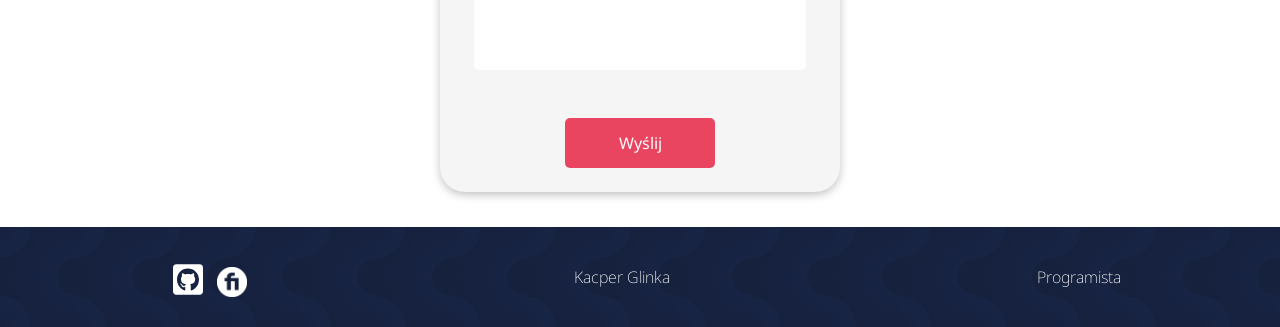
==== commit f0b1dff1: "New project - Office Fools" ====
--- a/index.html
+++ b/index.html
@@ -36,45 +36,45 @@
     <section id="proj">
         <h1>Projekty</h1>
         <section id="Projects">
-            <section id="csgosite">
-                <p class="projectname">CS:GO Tutorial</p>
-                <img src="csgosite.png" alt="">
-                <p class="madewith">Użyto: <i style="color: #f16529;" class="fa-brands fa-html5"></i> <i style="color: #2465F1;" class="fa-brands fa-css3-alt"></i></p>
-                <p class="desc">Ta strona została zrobiona w ramach projektu szkolnego. Jej zadaniem było poprawienie twoich umiejętności w grze <a href="https://store.steampowered.com/app/730/CounterStrike_Global_Offensive/">Counter-Strike: Global Offensive</a>.</p>
-                <a class="center" target="blank" href="https://pontonx.github.io/Tutorial-CSGO-site/"><button><i class="fa-solid fa-person-military-rifle"></i> Zobacz</button></a>
+            <section id="minigolf">
+                <p class="projectname">Mini Wall Golf</p>
+                <img src="minigolf.png" alt="">
+                <p class="madewith">Użyto: <i class="fa-brands fa-unity"></i></p>
+                <p class="desc">Mobilna gra o minigolfie, która została wypuszczona na Google Play. Dostępna również na komputery.</p>
+                <a class="center" target="_blank" href="https://ponton.itch.io/mini-wall-golf"><button><i class="fa-brands fa-android"></i> Zobacz</button></a>
+            </section>
+            <section id="officefools">
+                <p class="projectname">Office Fools</p>
+                <img src="officefools.png" alt="">
+                <p class="madewith">Użyto: <i class="fa-brands fa-unity"></i></p>
+                <p class="desc">Gra zrobiona na <a href="https://itch.io/jam/april-fools-day-jam-2025/rate/3440032">April Fools' Day Jam 3</a>, czas na zrobienie gry wynosił 10 dni. Finalnie moja gra zajęła 7 miejsce.</p>
+                <a class="center" target="blank" href="https://ponton.itch.io/office-fools"><button><i class="fa-solid fa-person-military-rifle"></i> Zobacz</button></a>
+            </section>
+            <section id="2dshooter">
+                <p class="projectname">2D Shooter</p>
+                <img src="2dshooter.png" alt="">
+                <p class="madewith">Użyto: <i class="fa-brands fa-unity"></i></p>
+                <p class="desc">Ta gra została zrobiona dla jednego z moich klientów na fiverr. To krótka gra o wojnie. Tylko na PC.</p>
+                <a class="center" target="blank" href="https://ponton.itch.io/2d-shooter"><button><i class="fa-solid fa-gun"></i> Zobacz</button></a>
             </section>
             <section id="countrysite">
                 <p class="projectname">Where in the world?</p>
                 <img src="countrysite.png" alt="">
-                <p class="madewith">Made with: <i style="color: #f16529;" class="fa-brands fa-html5"></i> <i style="color: #2465F1;" class="fa-brands fa-css3-alt"></i> <i style="color: #FFDF00;" class="fa-brands fa-square-js"></i></p>
+                <p class="madewith">Użyto:  <i style="color: #f16529;" class="fa-brands fa-html5"></i> <i style="color: #2465F1;" class="fa-brands fa-css3-alt"></i> <i style="color: #FFDF00;" class="fa-brands fa-square-js"></i></p>
                 <p class="desc">Ta strona została zrobiona w ramach wyzwania ze strony <a target="blank" href="https://www.frontendmentor.io">Frontendmentor.io.</a> Daje ci informacje na temat kraju jaki wyszukasz.</p>
                 <a class="center" target="_blank" href="https://pontonx.github.io/rest-countries-api-without-color-theme-switcher-master/"><button><i class="fa-solid fa-earth-americas"></i> Zobacz</button></a>
             </section>
             <section id="weatherapp">
                 <p class="projectname">Weather app</p>
                 <img src="weatherapp.png" alt="">
-                <p class="madewith">Made with: <i style="color:#00dcff" class="fa-brands fa-react"></i> <i style="color: #f16529;" class="fa-brands fa-html5"></i> <i style="color: #2465F1;" class="fa-brands fa-css3-alt"></i> <i style="color: #FFDF00;" class="fa-brands fa-square-js"></i></p>
+                <p class="madewith">Użyto: <i style="color:#00dcff" class="fa-brands fa-react"></i> <i style="color: #f16529;" class="fa-brands fa-html5"></i> <i style="color: #2465F1;" class="fa-brands fa-css3-alt"></i> <i style="color: #FFDF00;" class="fa-brands fa-square-js"></i></p>
                 <p class="desc">Strona, która pokazuje ci pogoda w danym kraju/mieście. Ta strona została zrobiona przy pomocy API.</p>
                 <a class="center" target="_blank" href="https://pontonx.github.io/react-weather-app/"><button><i class="fa-solid fa-sun"></i> Zobacz</button></a>
-            </section>
-            <section id="2dshooter">
-                <p class="projectname">2D Shooter</p>
-                <img src="2dshooter.png" alt="">
-                <p class="madewith">Made with: <i class="fa-brands fa-unity"></i></p>
-                <p class="desc">Ta gra została zrobiona dla jednego z moich klientów na fiverr. To krótka gra o wojnie. Tylko na PC.</p>
-                <a class="center" target="blank" href="https://ponton.itch.io/2d-shooter"><button><i class="fa-solid fa-gun"></i> Zobacz</button></a>
-            </section>
-            <section id="minigolf">
-                <p class="projectname">MiniWallGolf</p>
-                <img src="minigolf.png" alt="">
-                <p class="madewith">Made with: <i class="fa-brands fa-unity"></i></p>
-                <p class="desc">Mobilna gra o minigolfie, która została wypuszczona na Google Play. Dostępna również na komputery.</p>
-                <a class="center" target="_blank" href="https://ponton.itch.io/mini-wall-golf"><button><i class="fa-brands fa-android"></i> Zobacz</button></a>
             </section>
             <section id="weatherapp">
                 <p class="projectname">Pharmacy</p>
                 <img src="horror.png" alt="">
-                <p class="madewith">Made with: <i class="fa-brands fa-unity"></i></p>
+                <p class="madewith">Użyto: <i class="fa-brands fa-unity"></i></p>
                 <p class="desc">Gra horror 3D, która jest aktualnie w procesie tworzenia. Będzie dostępna tylko na PC.</p>
                 <a class="center" target="_blank" href=""><button><i class="fa-solid fa-people-pulling"></i> Wkrótce</button></a>
             </section>
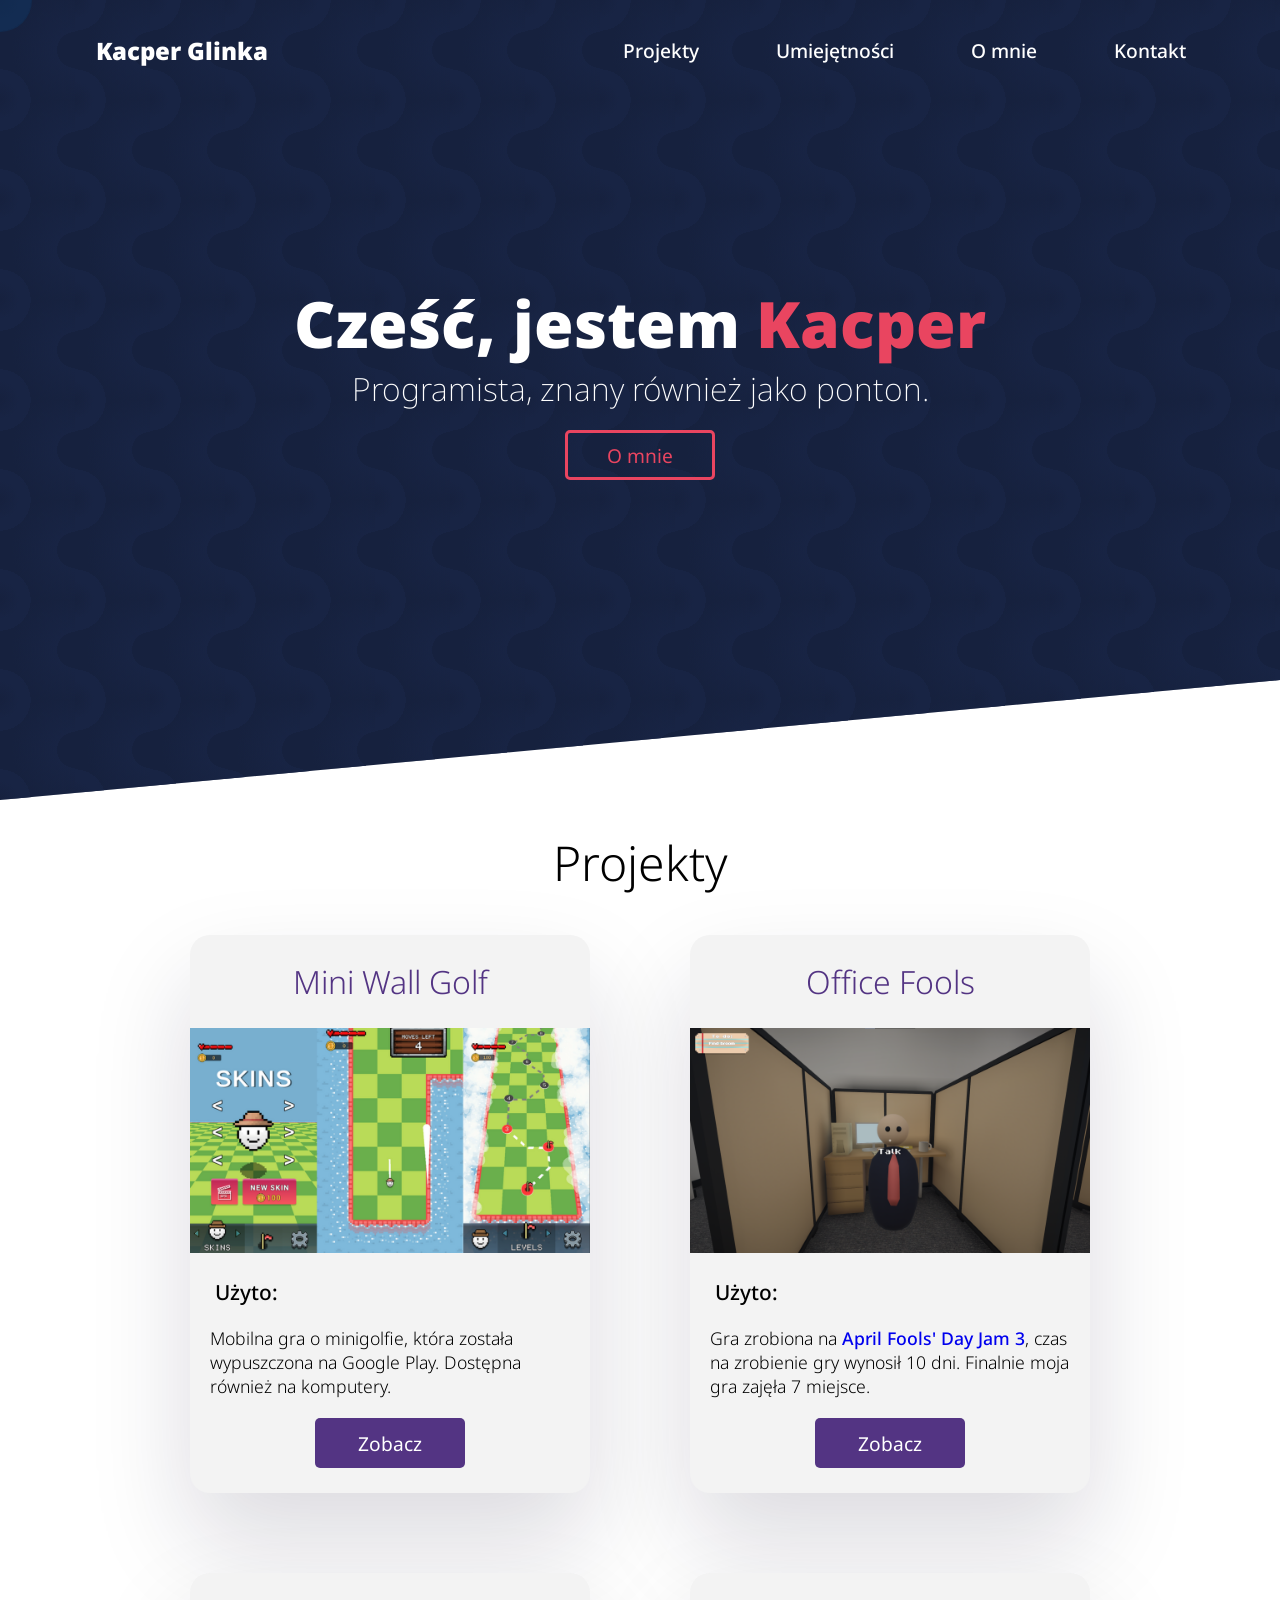
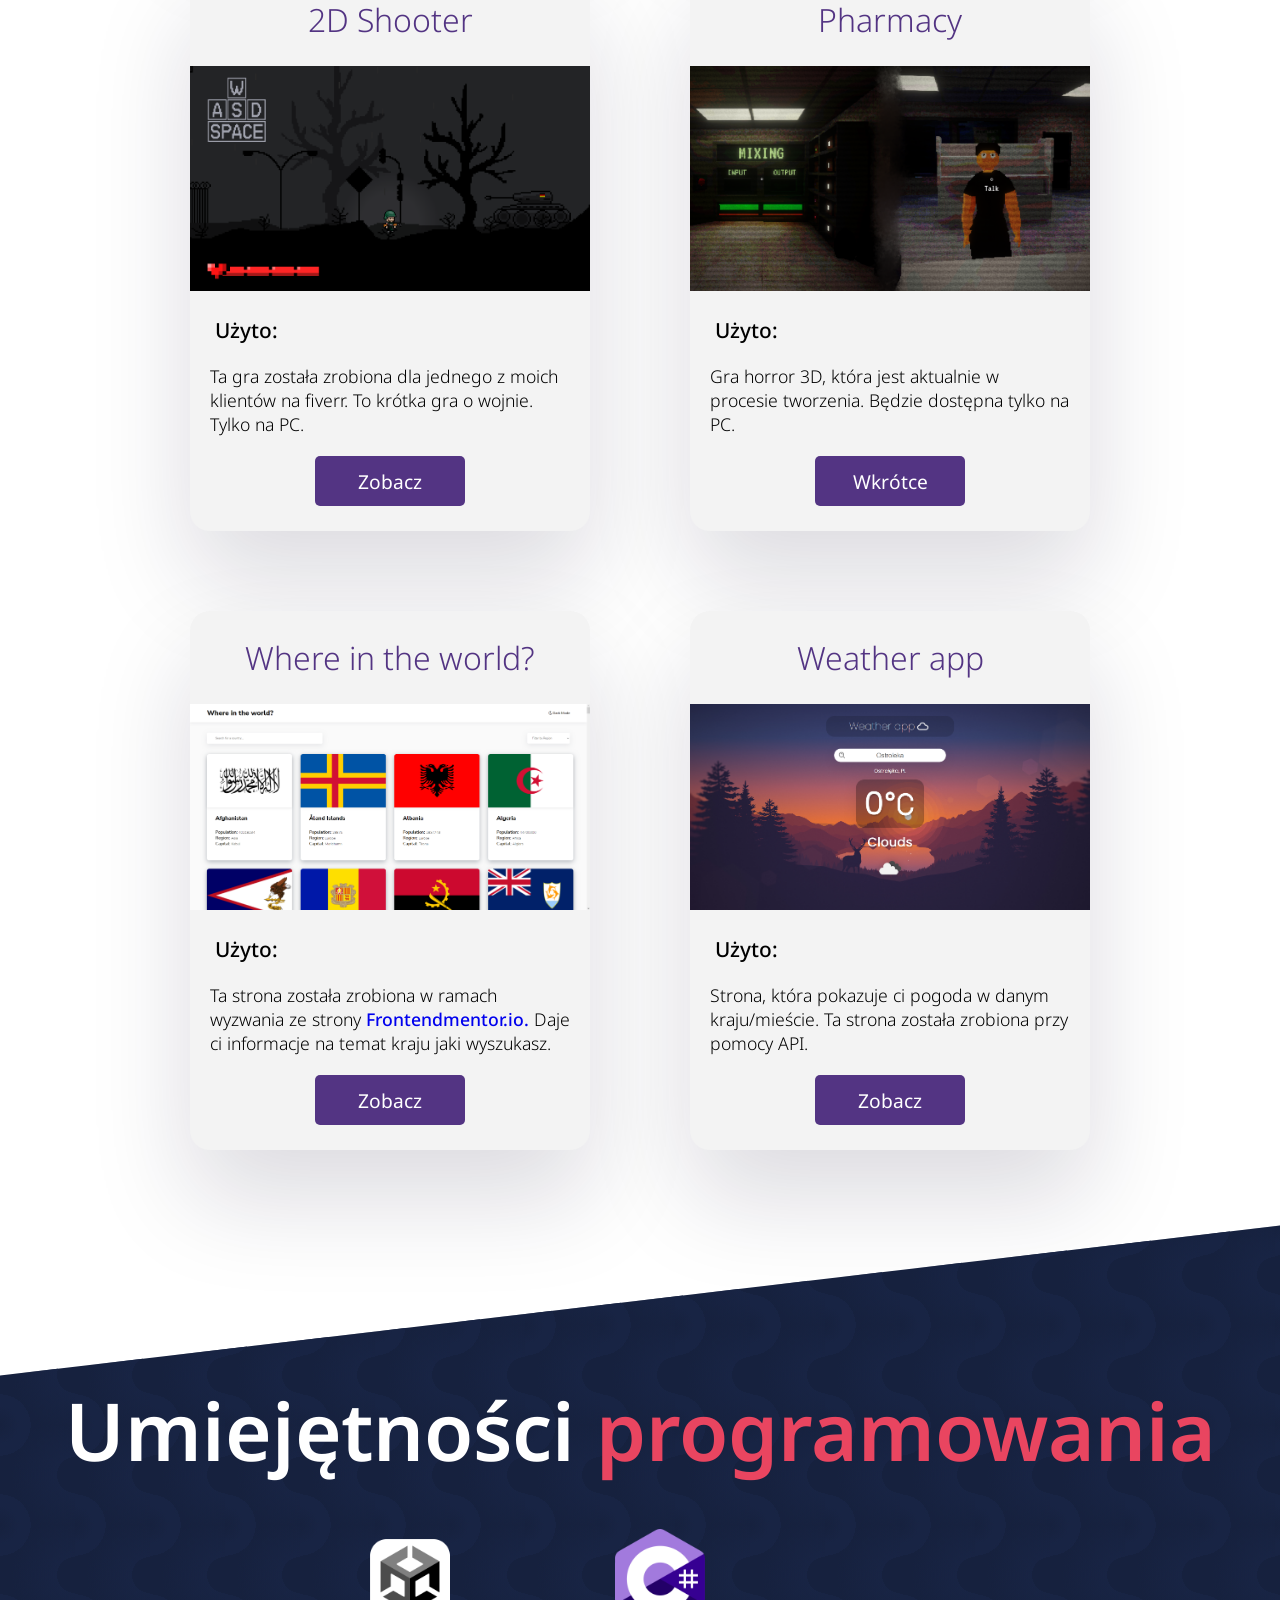
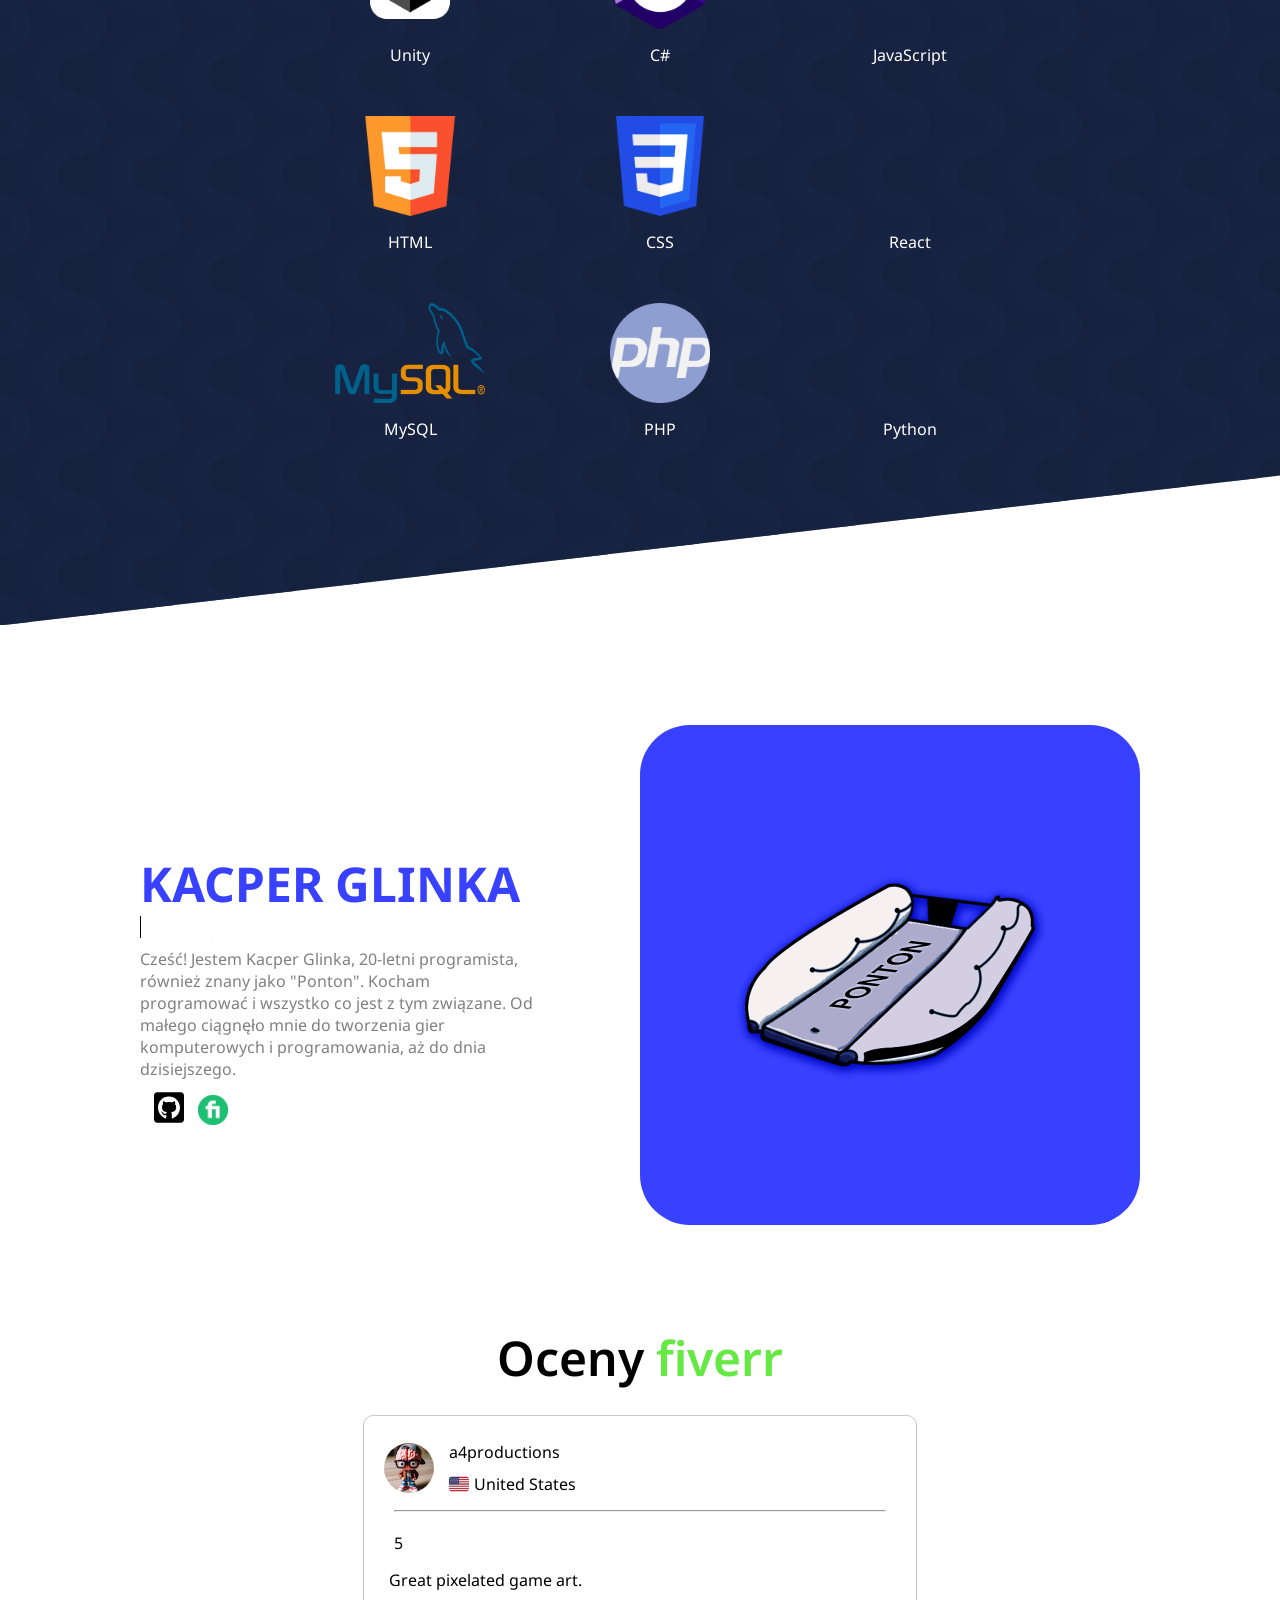
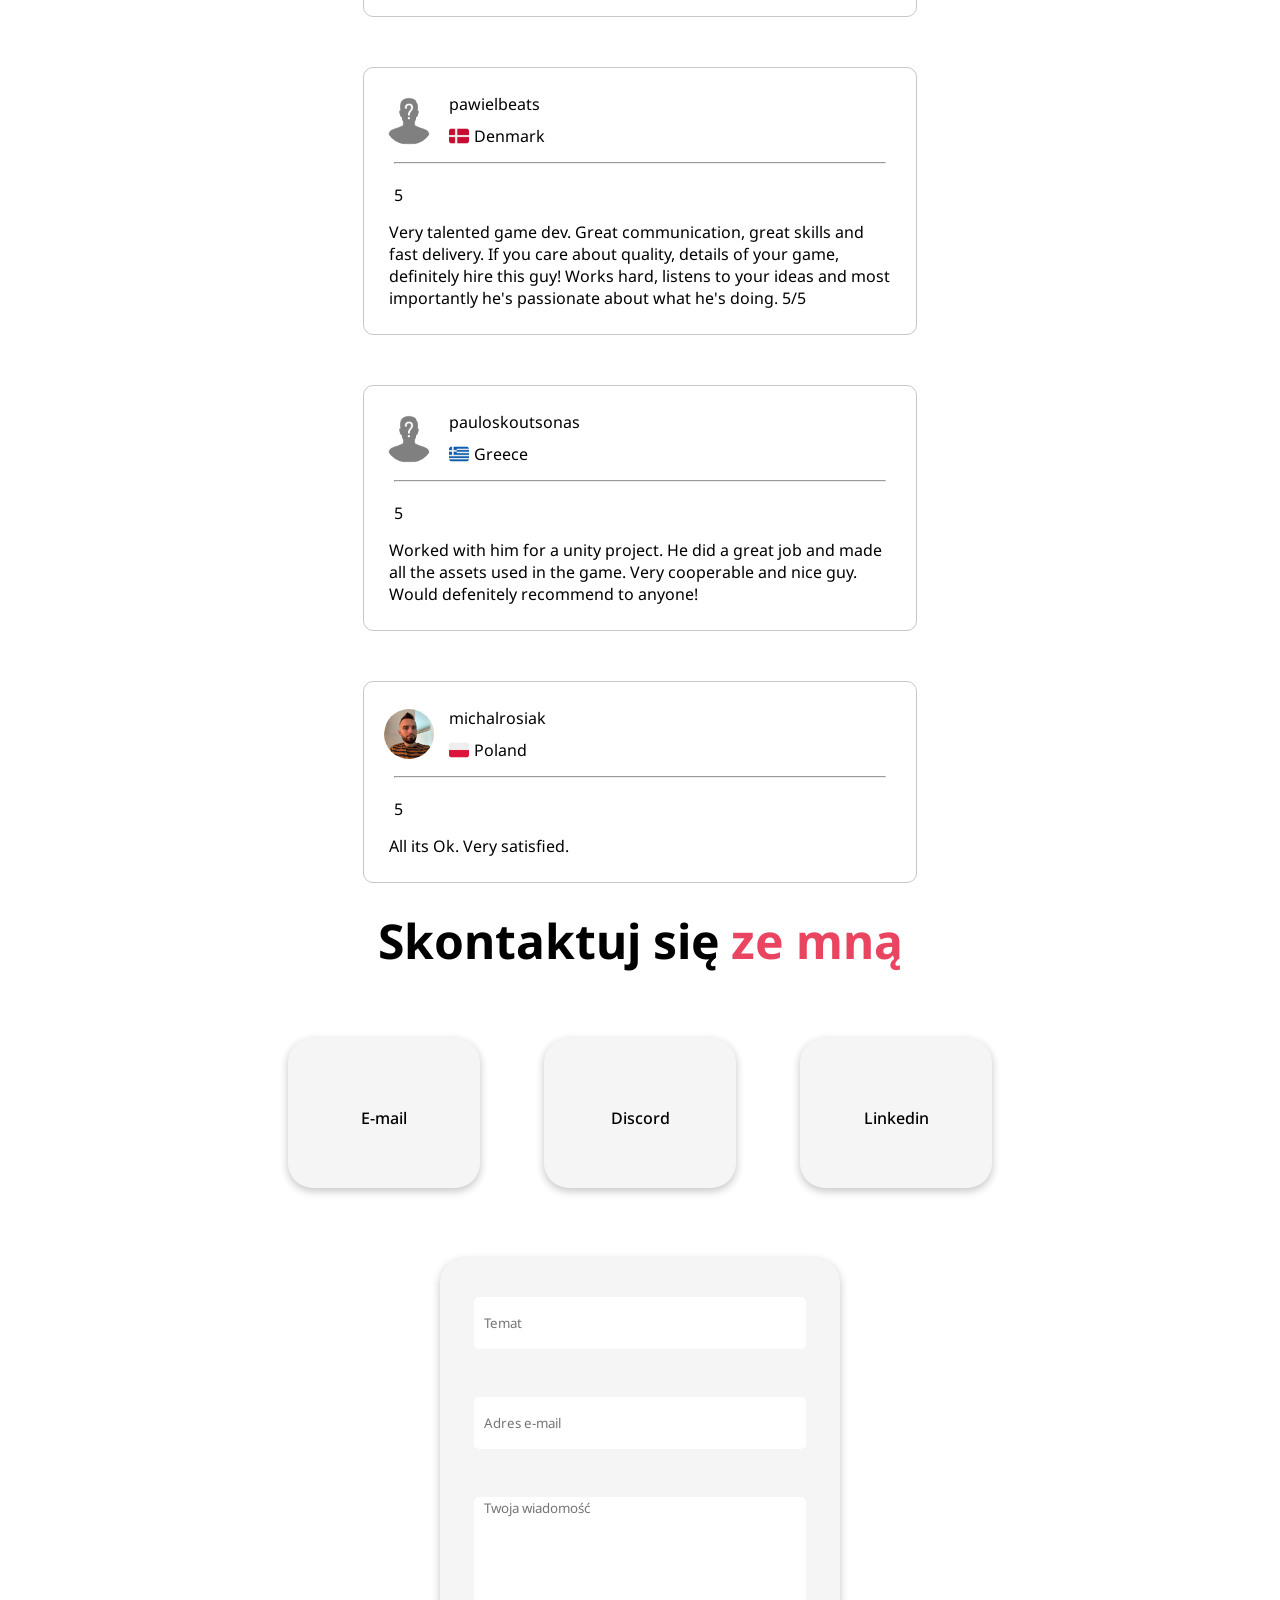
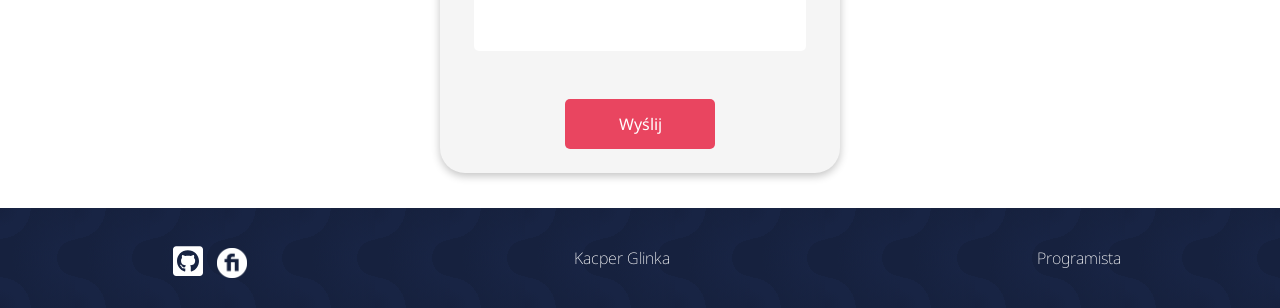
==== commit 7d845527: "Projects rearrangement" ====
--- a/index.html
+++ b/index.html
@@ -47,7 +47,7 @@
                 <p class="projectname">Office Fools</p>
                 <img src="officefools.png" alt="">
                 <p class="madewith">Użyto: <i class="fa-brands fa-unity"></i></p>
-                <p class="desc">Gra zrobiona na <a href="https://itch.io/jam/april-fools-day-jam-2025/rate/3440032">April Fools' Day Jam 3</a>, czas na zrobienie gry wynosił 10 dni. Finalnie moja gra zajęła 7 miejsce.</p>
+                <p class="desc">Gra zrobiona na <a target="blank" href="https://itch.io/jam/april-fools-day-jam-2025/rate/3440032">April Fools' Day Jam 3</a>, czas na zrobienie gry wynosił 10 dni. Finalnie moja gra zajęła 7 miejsce.</p>
                 <a class="center" target="blank" href="https://ponton.itch.io/office-fools"><button><i class="fa-solid fa-person-military-rifle"></i> Zobacz</button></a>
             </section>
             <section id="2dshooter">
@@ -56,6 +56,13 @@
                 <p class="madewith">Użyto: <i class="fa-brands fa-unity"></i></p>
                 <p class="desc">Ta gra została zrobiona dla jednego z moich klientów na fiverr. To krótka gra o wojnie. Tylko na PC.</p>
                 <a class="center" target="blank" href="https://ponton.itch.io/2d-shooter"><button><i class="fa-solid fa-gun"></i> Zobacz</button></a>
+            </section>
+            <section id="pharmacy">
+                <p class="projectname">Pharmacy</p>
+                <img src="horror.png" alt="">
+                <p class="madewith">Użyto: <i class="fa-brands fa-unity"></i></p>
+                <p class="desc">Gra horror 3D, która jest aktualnie w procesie tworzenia. Będzie dostępna tylko na PC.</p>
+                <a class="center" target="_blank" href=""><button><i class="fa-solid fa-people-pulling"></i> Wkrótce</button></a>
             </section>
             <section id="countrysite">
                 <p class="projectname">Where in the world?</p>
@@ -70,13 +77,6 @@
                 <p class="madewith">Użyto: <i style="color:#00dcff" class="fa-brands fa-react"></i> <i style="color: #f16529;" class="fa-brands fa-html5"></i> <i style="color: #2465F1;" class="fa-brands fa-css3-alt"></i> <i style="color: #FFDF00;" class="fa-brands fa-square-js"></i></p>
                 <p class="desc">Strona, która pokazuje ci pogoda w danym kraju/mieście. Ta strona została zrobiona przy pomocy API.</p>
                 <a class="center" target="_blank" href="https://pontonx.github.io/react-weather-app/"><button><i class="fa-solid fa-sun"></i> Zobacz</button></a>
-            </section>
-            <section id="weatherapp">
-                <p class="projectname">Pharmacy</p>
-                <img src="horror.png" alt="">
-                <p class="madewith">Użyto: <i class="fa-brands fa-unity"></i></p>
-                <p class="desc">Gra horror 3D, która jest aktualnie w procesie tworzenia. Będzie dostępna tylko na PC.</p>
-                <a class="center" target="_blank" href=""><button><i class="fa-solid fa-people-pulling"></i> Wkrótce</button></a>
             </section>
         </section>
     </section>
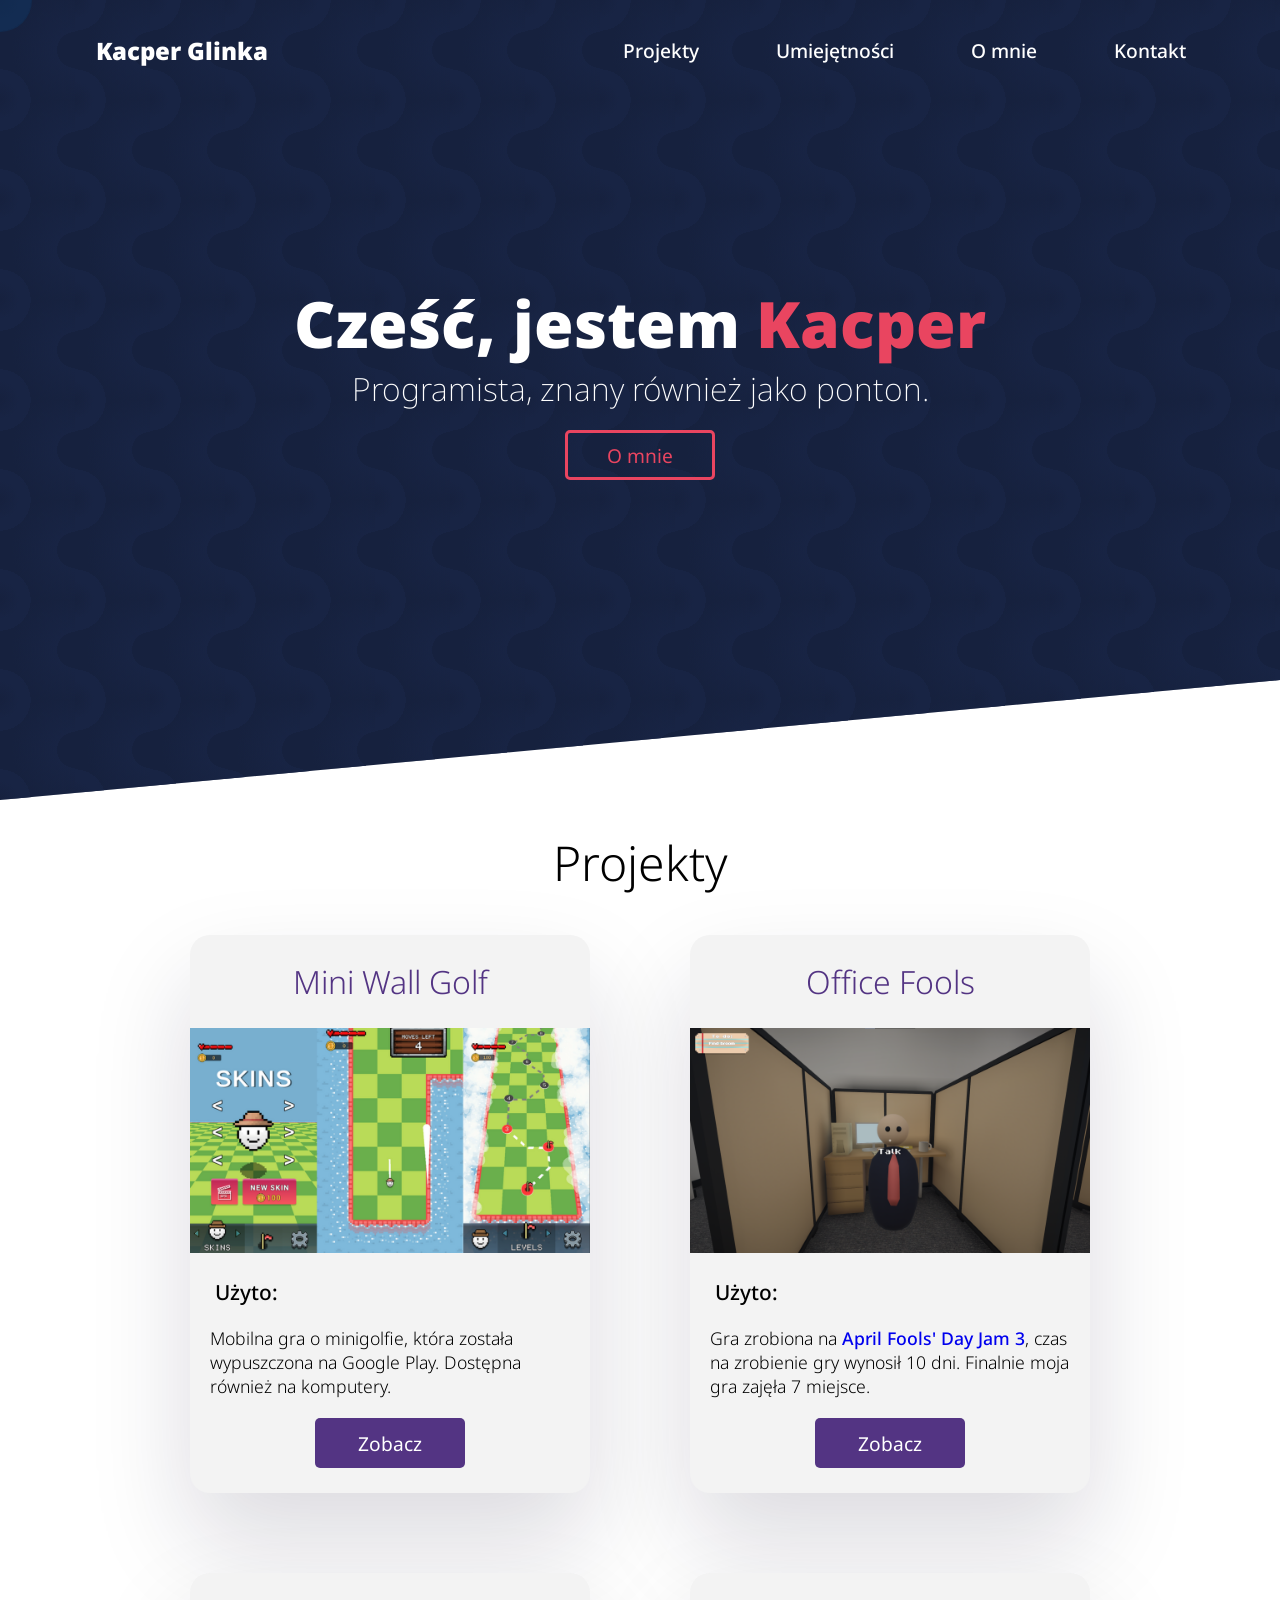
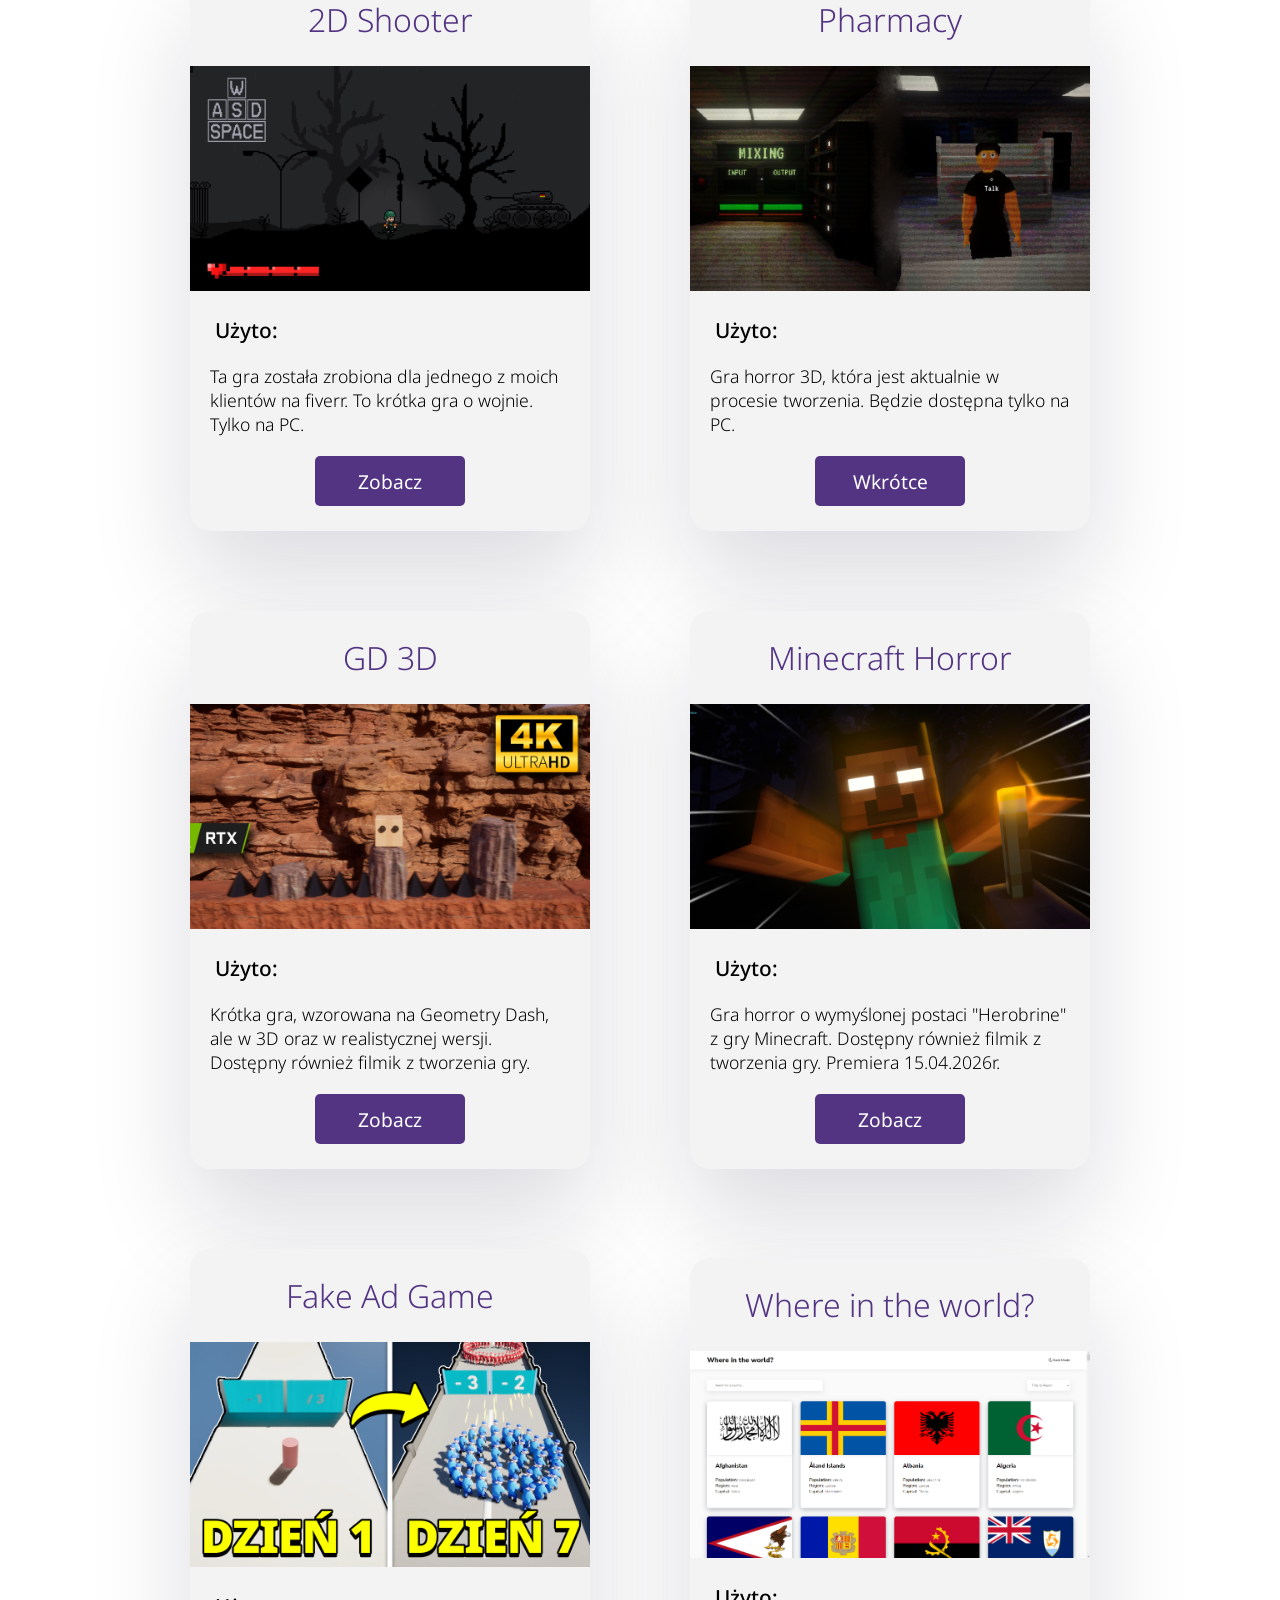
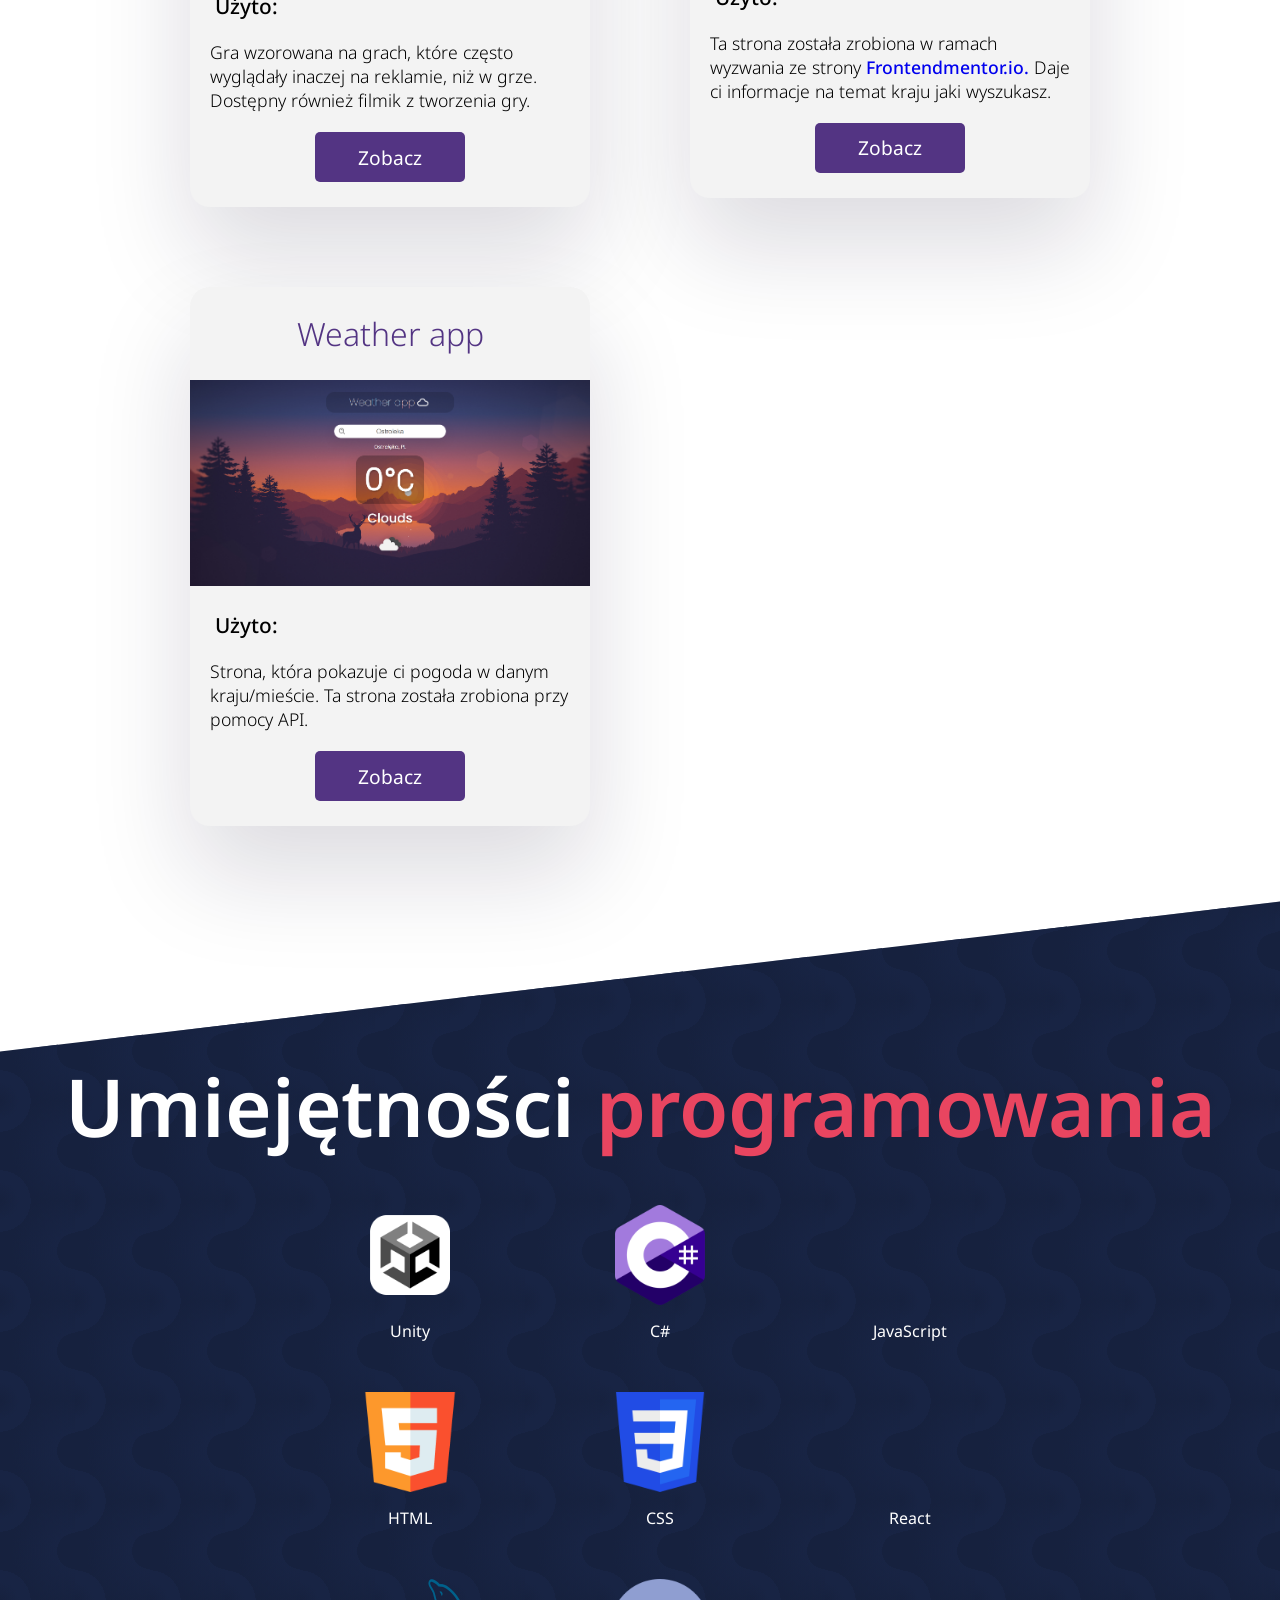
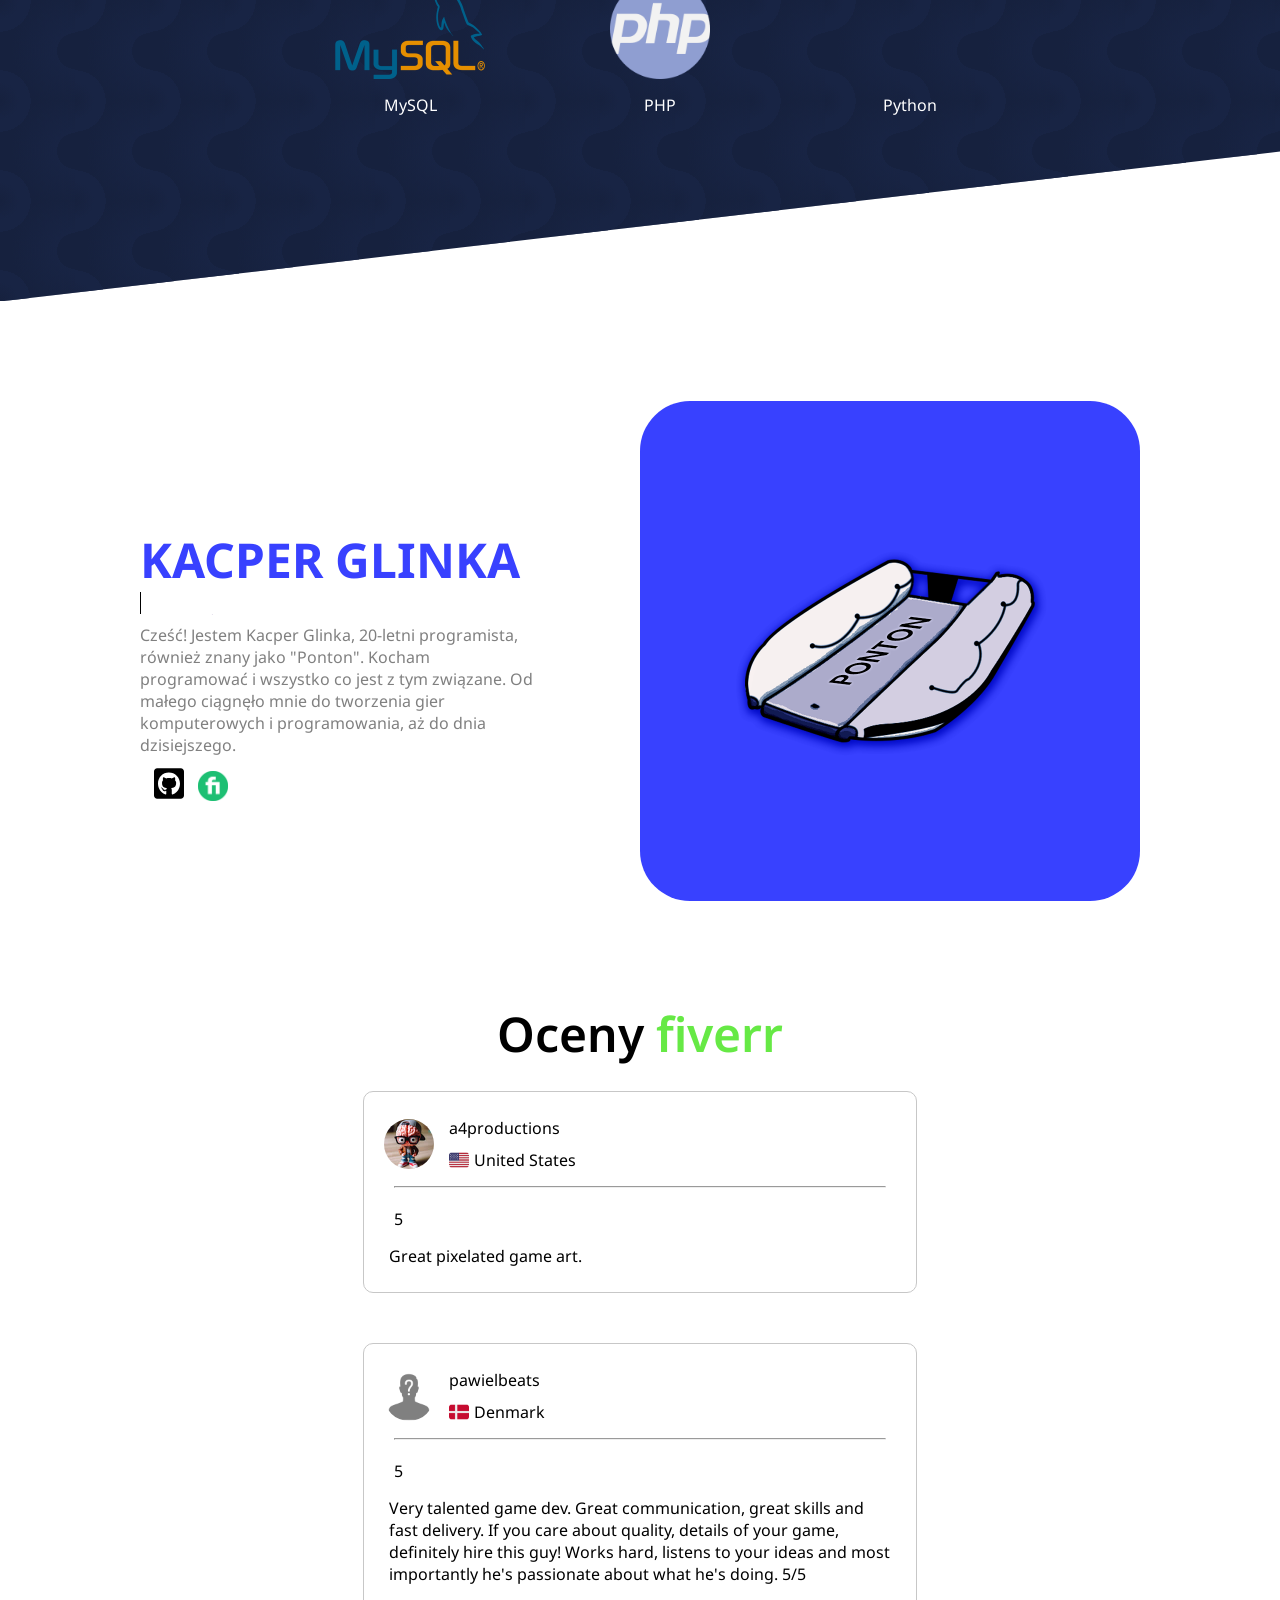
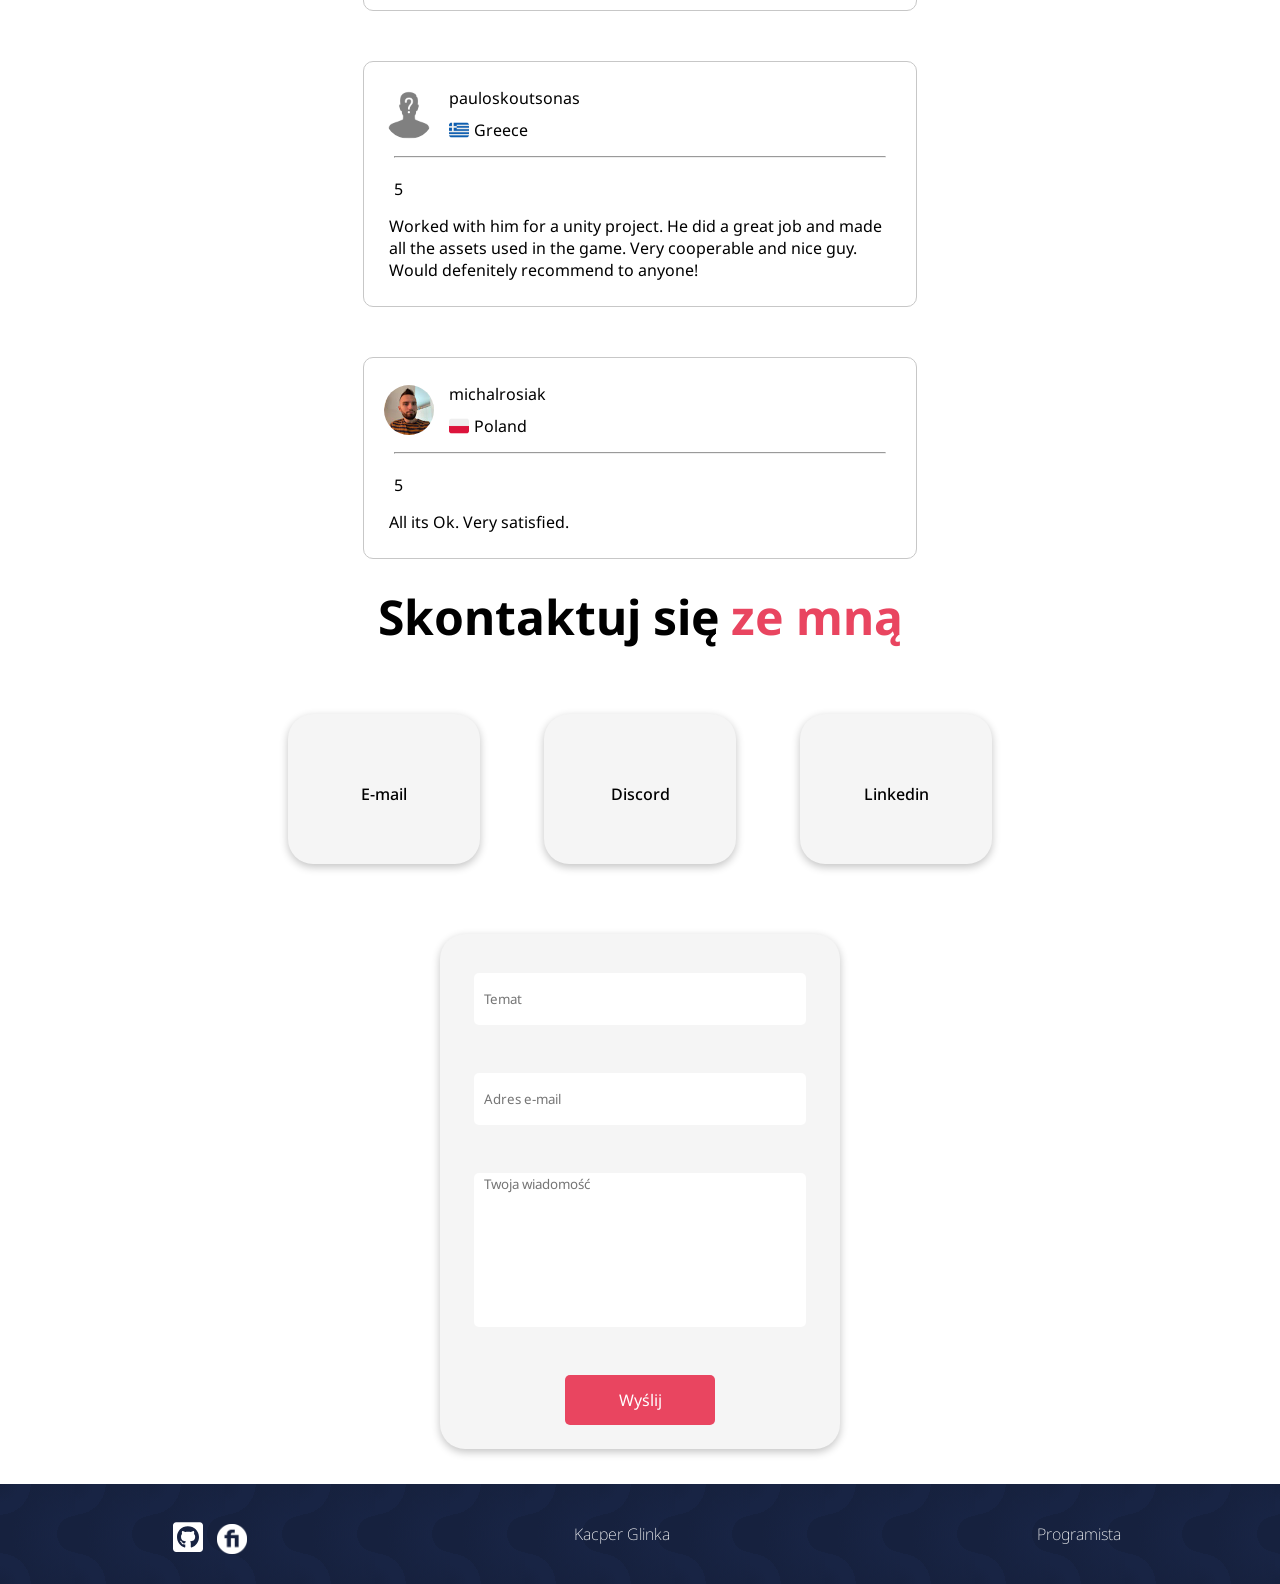
==== commit 1a8703a7: "new projects" ====
--- a/index.html
+++ b/index.html
@@ -64,6 +64,27 @@
                 <p class="desc">Gra horror 3D, która jest aktualnie w procesie tworzenia. Będzie dostępna tylko na PC.</p>
                 <a class="center" target="_blank" href=""><button><i class="fa-solid fa-people-pulling"></i> Wkrótce</button></a>
             </section>
+            <section id="gd3d">
+                <p class="projectname">GD 3D</p>
+                <img src="gd.jpg" alt="">
+                <p class="madewith">Użyto: <i class="fa-brands fa-unreal-engine"></i></p>
+                <p class="desc">Krótka gra, wzorowana na Geometry Dash, ale w 3D oraz w realistycznej wersji. Dostępny również filmik z tworzenia gry.</p>
+                <a class="center" target="_blank" href="https://pontondev.itch.io/realistyczny-geometry-dash-3d"><button><i class="fa-solid fa-box"></i> Zobacz</button></a>
+            </section>
+            <section id="minecrafthorror">
+                <p class="projectname">Minecraft Horror</p>
+                <img src="minecraft.jpg" alt="">
+                <p class="madewith">Użyto: <i class="fa-brands fa-unreal-engine"></i></p>
+                <p class="desc">Gra horror o wymyślonej postaci "Herobrine" z gry Minecraft. Dostępny również filmik z tworzenia gry. Premiera 15.04.2026r.</p>
+                <a class="center" target="_blank" href="https://www.youtube.com/watch?v=FyY4phqbrrw"><button><i class="fa-brands fa-youtube"></i> Zobacz</button></a>
+            </section>
+            <section id="fakeadgame">
+                <p class="projectname">Fake Ad Game</p>
+                <img src="fakead.jpg" alt="">
+                <p class="madewith">Użyto: <i class="fa-brands fa-unreal-engine"></i></p>
+                <p class="desc">Gra wzorowana na grach, które często wyglądały inaczej na reklamie, niż w grze. Dostępny również filmik z tworzenia gry.</p>
+                <a class="center" target="_blank" href="https://pontondev.itch.io/fakeadgame"><button><i class="fa-regular fa-face-angry"></i> Zobacz</button></a>
+            </section>
             <section id="countrysite">
                 <p class="projectname">Where in the world?</p>
                 <img src="countrysite.png" alt="">
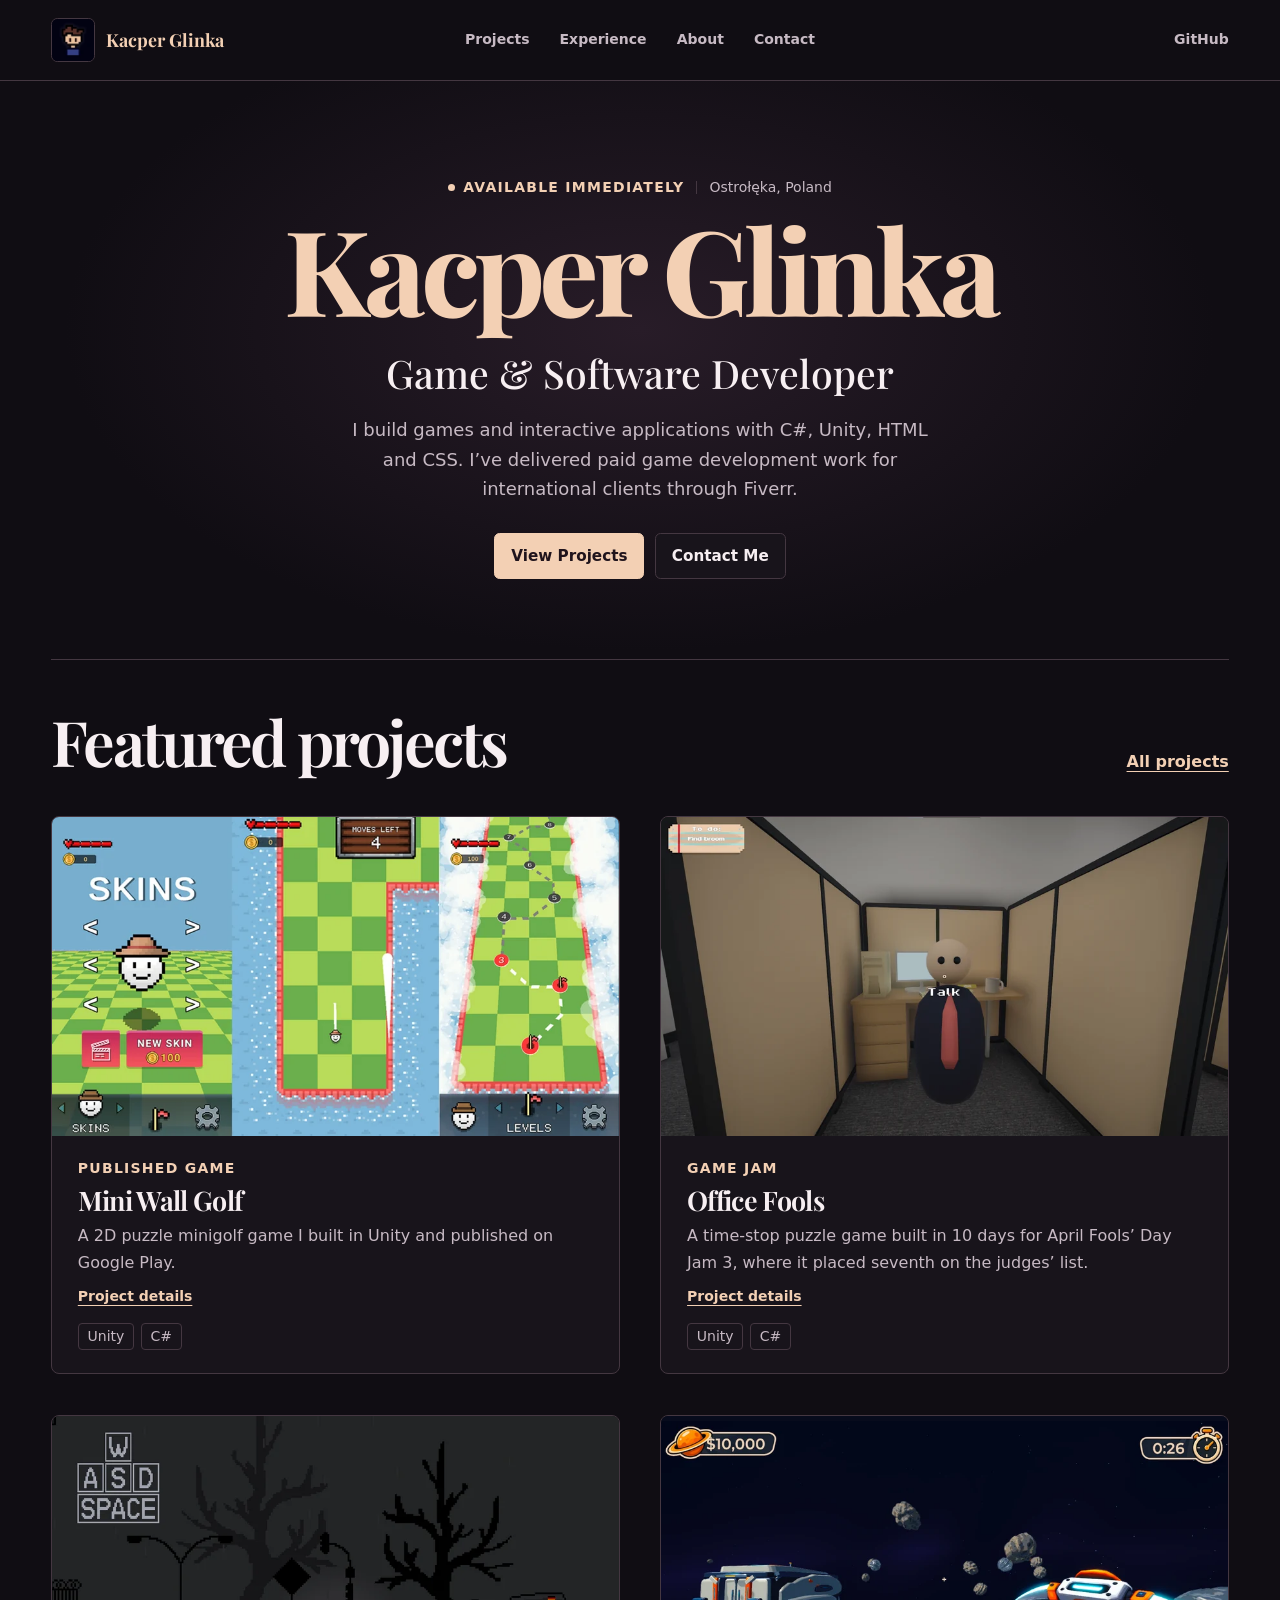
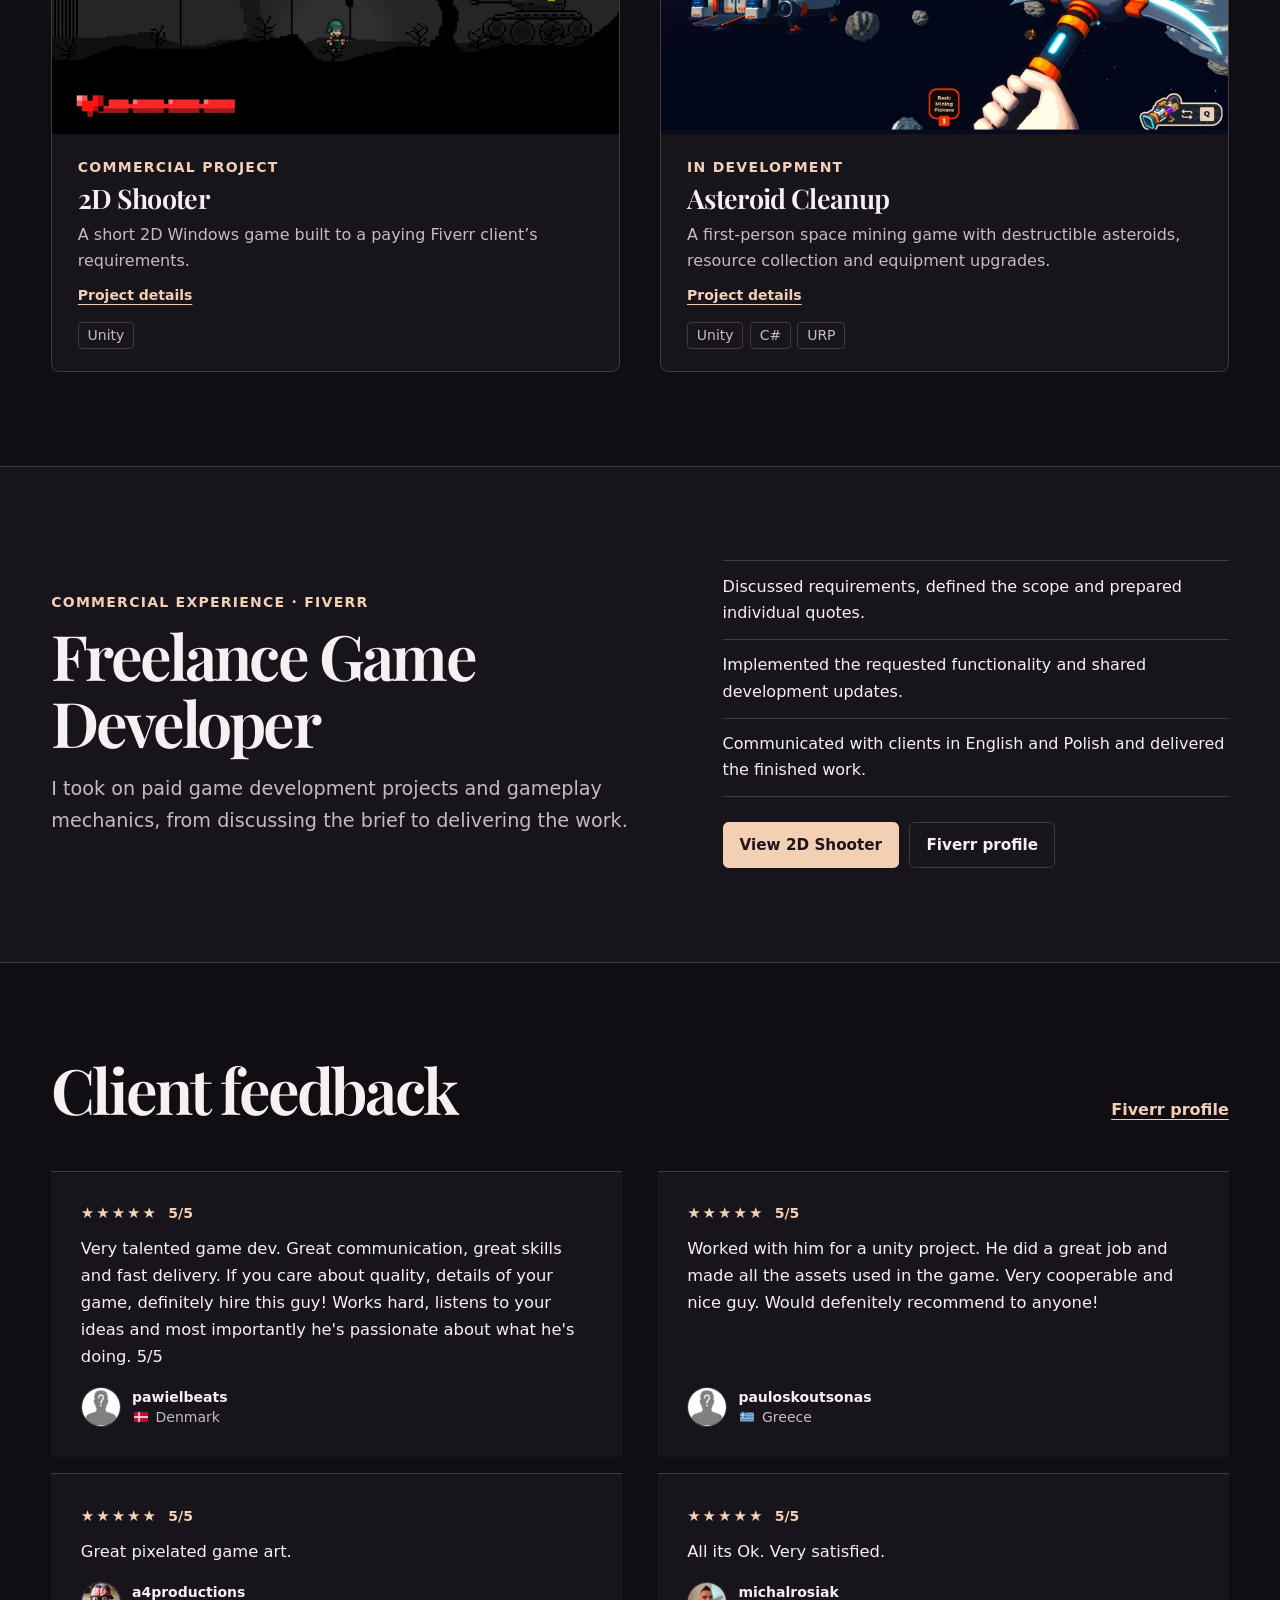
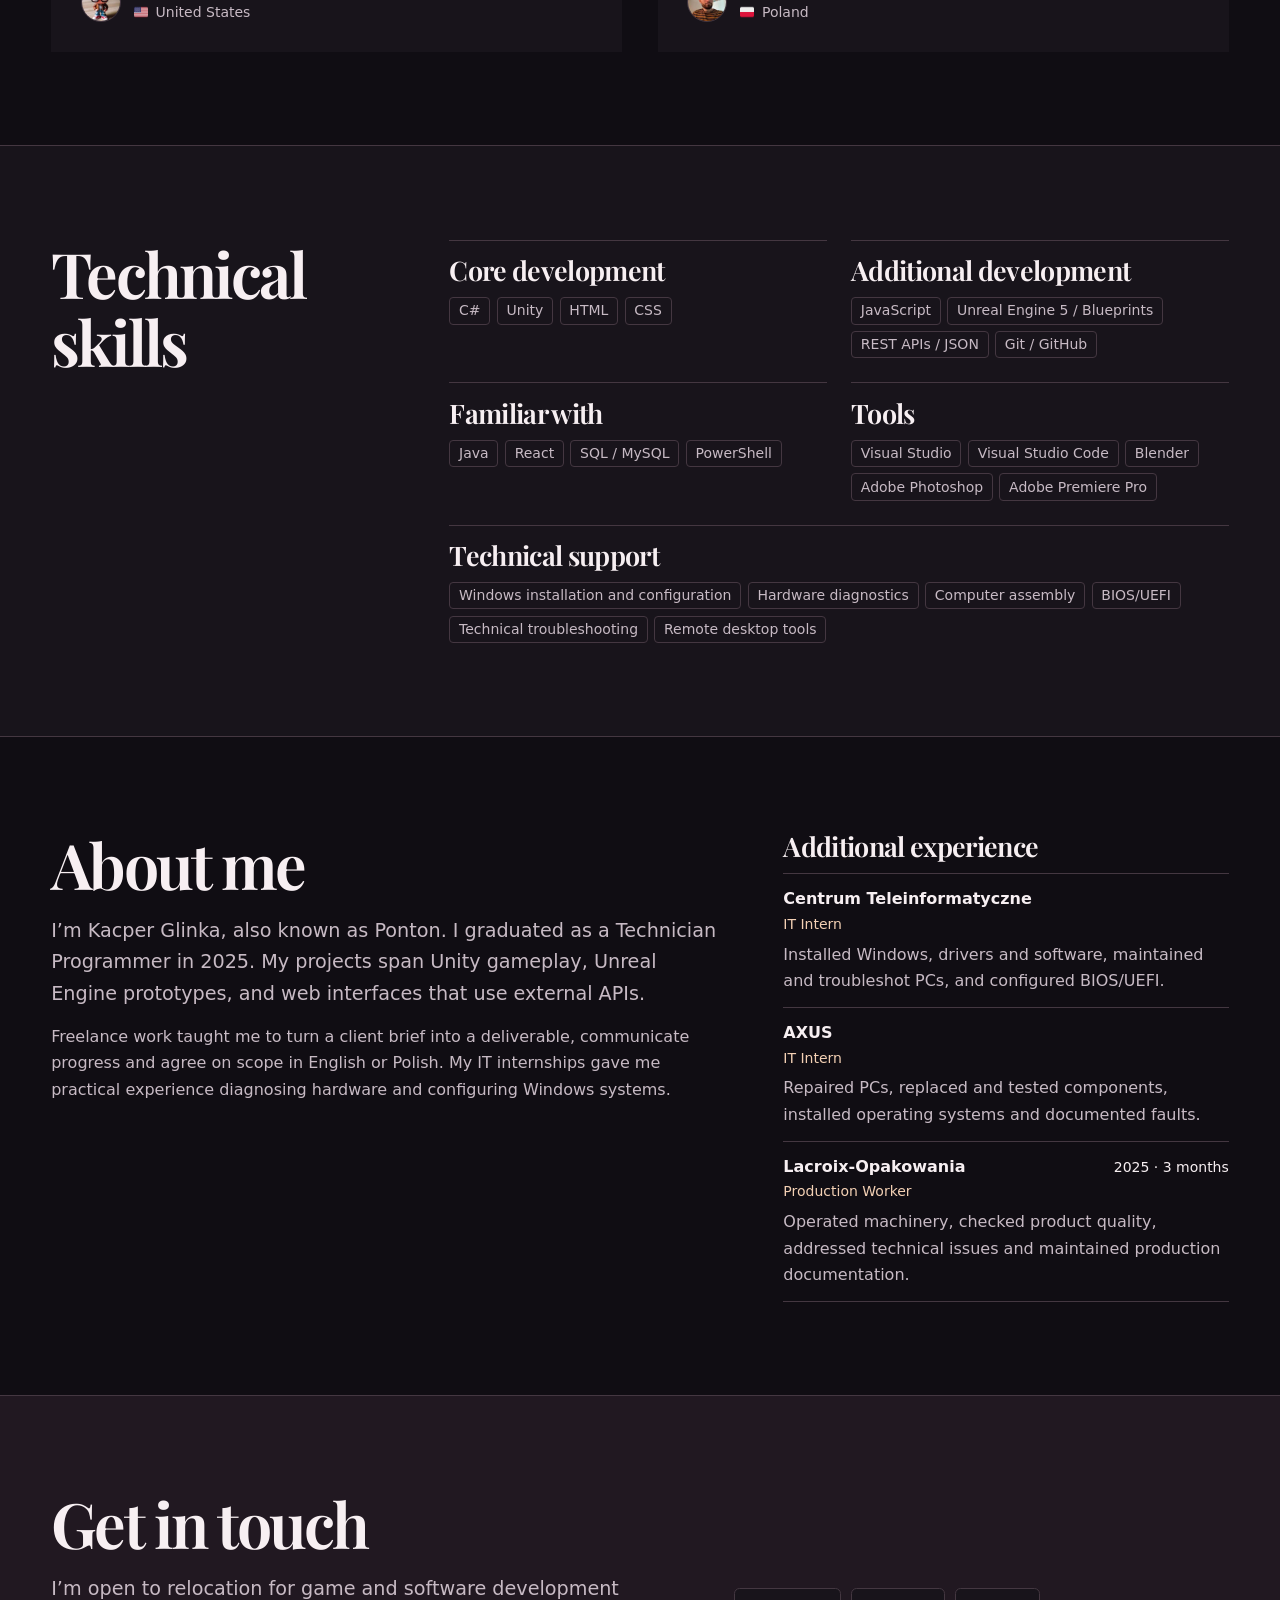
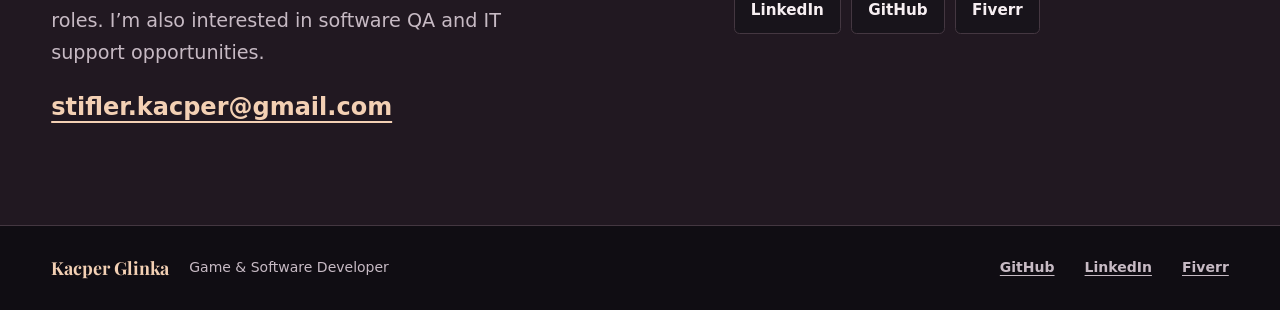
==== commit 49cc50ad: "Publish redesigned portfolio website" ====
--- a/index.html
+++ b/index.html
@@ -1,247 +1,170 @@
-<!DOCTYPE html>
+<!doctype html>
+<!-- Generated by build.mjs. Edit index.template.html or portfolio.mjs. -->
 <html lang="en">
 <head>
-    <meta charset="UTF-8">
-    <meta http-equiv="X-UA-Compatible" content="IE=edge">
-    <meta name="viewport" content="width=device-width, initial-scale=1.0">
-    <title>Kacper Glinka - Programista</title>
-    <link rel="stylesheet" href="style.css">
-    <link rel="shortcut icon" href="ship-solid.svg" type="image/x-icon">
-    <script src="https://kit.fontawesome.com/ad28734d87.js" crossorigin="anonymous"></script>
+    <meta charset="utf-8">
+    <meta name="viewport" content="width=device-width, initial-scale=1">
+    <title>Kacper Glinka | Game &amp; Software Developer</title>
+    <meta name="description" content="Kacper Glinka is a game and software developer in Poland. Explore Unity and C# games, Unreal Engine prototypes, web applications and commercial Fiverr work.">
+    <meta name="theme-color" content="#100d13">
+    <link rel="canonical" href="https://kacperglinka.com/">
+    <meta property="og:type" content="website">
+    <meta property="og:site_name" content="Kacper Glinka">
+    <meta property="og:title" content="Kacper Glinka | Game &amp; Software Developer">
+    <meta property="og:description" content="Kacper Glinka is a game and software developer in Poland. Explore Unity and C# games, Unreal Engine prototypes, web applications and commercial Fiverr work.">
+    <meta property="og:url" content="https://kacperglinka.com/">
+    <meta property="og:image" content="https://kacperglinka.com/assets/media/social.jpg">
+    <meta property="og:image:width" content="1200">
+    <meta property="og:image:height" content="630">
+    <meta property="og:image:alt" content="Kacper Glinka | Game &amp; Software Developer with screenshots of Mini Wall Golf and Office Fools">
+    <meta name="twitter:card" content="summary_large_image">
+    <script type="application/ld+json">{"@context":"https://schema.org","@type":"ProfilePage","url":"https://kacperglinka.com/","mainEntity":{"@type":"Person","@id":"https://kacperglinka.com/#kacper","name":"Kacper Glinka","alternateName":"Ponton","jobTitle":"Game & Software Developer","url":"https://kacperglinka.com/","image":"https://kacperglinka.com/assets/media/avatar.webp","sameAs":["https://github.com/pontonx","https://www.linkedin.com/in/kacper-glinka-215a9123b/","https://www.fiverr.com/glnn__?source=gig_page"],"address":{"@type":"PostalAddress","addressLocality":"Ostrołęka","addressCountry":"PL"}}}</script>
+    <link rel="icon" href="/assets/media/favicon.png" type="image/png" sizes="48x48">
+    <link rel="preload" href="/assets/fonts/playfair-display.woff2" as="font" type="font/woff2" crossorigin>
+    <link rel="stylesheet" href="/style.css">
+    <script src="/JavaScript.js" defer></script>
 </head>
 <body>
-    <section id="main">
-        <header>
-            <section id="logo">
-                <p><i class="fa-solid fa-ship"></i> Kacper <span>Glinka</span></p>
-            </section>
-            <section id="nav">
-                <ul>
-                    <li onclick="scrollElement('proj')" class="hover-underline-animation"><i class="fa-solid fa-laptop-code"></i> Projekty</li>
-                    <li onclick="scrollElement('skills')" class="hover-underline-animation"><i class="fa-solid fa-gear"></i> Umiejętności</li>
-                    <li onclick="scrollElement('about')" class="hover-underline-animation"><i class="fa-solid fa-user"></i> O mnie</li>
-                    <li onclick="scrollElement('contact')" class="hover-underline-animation"><i class="fa-solid fa-envelope"></i> Kontakt</li>
-                </ul>
-                <i id="hamburger" class="fa-solid fa-bars"></i>
-            </section>
-        </header>
-        <section id="titles">
-            <h1 id="title">Cześć, jestem <span>Kacper</span></h1>
-            <h2 id="subtitle">Programista, znany również jako ponton.</h2>
-            <button onclick="scrollElement('about')"><i class="fa-solid fa-user"></i> O mnie</button>
-        </section>
-        <div id="mouse-circle"></div>
+    <a class="skip-link" href="#main">Skip to content</a>
+    <header class="site-header" data-menu>
+    <div class="wrap header-inner">
+      <a class="brand" href="/" aria-current="page"><img src="/assets/media/avatar.webp" width="44" height="44" alt="">Kacper Glinka</a>
+      <button class="menu-toggle" type="button" aria-expanded="false" aria-controls="site-nav" hidden>Menu</button>
+      <nav class="site-nav" aria-label="Main navigation" id="site-nav">
+        <a href="/projects/">Projects</a><a href="/#experience">Experience</a><a href="/#about">About</a><a href="/#contact">Contact</a>
+      </nav>
+      <a class="header-social" href="https://github.com/pontonx">GitHub</a>
+    </div>
+  </header>
+    <main id="main" tabindex="-1">
+        <section class="hero wrap" aria-labelledby="hero-title">
+      <p class="eyebrow availability">Available immediately<span class="hero-location">Ostrołęka, Poland</span></p>
+      <h1 id="hero-title">Kacper Glinka</h1>
+      <p class="hero-role">Game &amp; Software Developer</p>
+      <p class="hero-intro">I build games and interactive applications with C#, Unity, HTML and CSS. I’ve delivered paid game development work for international clients through Fiverr.</p>
+      <div class="actions hero-actions"><a class="button button-primary" href="#projects">View Projects</a><a class="button button-secondary" href="#contact">Contact Me</a></div>
     </section>
+    <section class="wrap section" id="projects" aria-labelledby="projects-title">
+      <div class="section-heading"><h2 id="projects-title">Featured projects</h2><a class="text-link" href="/projects/">All projects</a></div>
+      <div class="project-grid featured-grid"><article class="project-card" data-categories="game">
+    <a class="project-link" href="/projects/mini-wall-golf/" aria-labelledby="mini-wall-golf-title mini-wall-golf-action">
+      <div class="project-cover"><img src="/assets/media/mini-wall-golf-1440.webp" srcset="/assets/media/mini-wall-golf-480.webp 480w, /assets/media/mini-wall-golf-880.webp 880w, /assets/media/mini-wall-golf-1440.webp 1440w" sizes="(min-width: 1300px) 564px, (min-width: 720px) 46vw, calc(100vw - 36px)" width="1440" height="810" alt="Three Mini Wall Golf screens showing the skins menu and two puzzle courses"  fetchpriority="high"></div>
+      <div class="project-copy">
+        <p class="eyebrow card-label">Published game</p>
+        <h3 id="mini-wall-golf-title">Mini Wall Golf</h3>
+        <p>A 2D puzzle minigolf game I built in Unity and published on Google Play.</p>
+        <span class="card-action" id="mini-wall-golf-action">Project details</span>
+      </div>
+    </a>
+    <ul class="tags"><li>Unity</li><li>C#</li></ul>
+  </article><article class="project-card" data-categories="game">
+    <a class="project-link" href="/projects/office-fools/" aria-labelledby="office-fools-title office-fools-action">
+      <div class="project-cover"><img src="/assets/media/office-fools-1440.webp" srcset="/assets/media/office-fools-480.webp 480w, /assets/media/office-fools-880.webp 880w, /assets/media/office-fools-1440.webp 1440w" sizes="(min-width: 1300px) 564px, (min-width: 720px) 46vw, calc(100vw - 36px)" width="1440" height="810" alt="First-person view of a coworker in an Office Fools cubicle with a talk prompt" ></div>
+      <div class="project-copy">
+        <p class="eyebrow card-label">Game jam</p>
+        <h3 id="office-fools-title">Office Fools</h3>
+        <p>A time-stop puzzle game built in 10 days for April Fools’ Day Jam 3, where it placed seventh on the judges’ list.</p>
+        <span class="card-action" id="office-fools-action">Project details</span>
+      </div>
+    </a>
+    <ul class="tags"><li>Unity</li><li>C#</li></ul>
+  </article><article class="project-card" data-categories="game commercial">
+    <a class="project-link" href="/projects/2d-shooter/" aria-labelledby="2d-shooter-title 2d-shooter-action">
+      <div class="project-cover"><img src="/assets/media/2d-shooter-1440.webp" srcset="/assets/media/2d-shooter-480.webp 480w, /assets/media/2d-shooter-880.webp 880w, /assets/media/2d-shooter-1440.webp 1440w" sizes="(min-width: 1300px) 564px, (min-width: 720px) 46vw, calc(100vw - 36px)" width="1440" height="810" alt="2D Shooter gameplay in a dark pixel-art scene, with keyboard prompts and a health display" loading="lazy" decoding="async"></div>
+      <div class="project-copy">
+        <p class="eyebrow card-label">Commercial project</p>
+        <h3 id="2d-shooter-title">2D Shooter</h3>
+        <p>A short 2D Windows game built to a paying Fiverr client’s requirements.</p>
+        <span class="card-action" id="2d-shooter-action">Project details</span>
+      </div>
+    </a>
+    <ul class="tags"><li>Unity</li></ul>
+  </article><article class="project-card" data-categories="game in-development">
+    <a class="project-link" href="/projects/asteroid-cleanup/" aria-labelledby="asteroid-cleanup-title asteroid-cleanup-action">
+      <div class="project-cover"><img src="/assets/media/asteroid-cleanup-1440.webp" srcset="/assets/media/asteroid-cleanup-480.webp 480w, /assets/media/asteroid-cleanup-880.webp 880w, /assets/media/asteroid-cleanup-1440.webp 1440w" sizes="(min-width: 1300px) 564px, (min-width: 720px) 46vw, calc(100vw - 36px)" width="1440" height="810" alt="First-person view of a mining pickaxe, a spacecraft and asteroids, with the in-game HUD visible" loading="lazy" decoding="async"></div>
+      <div class="project-copy">
+        <p class="eyebrow card-label">In development</p>
+        <h3 id="asteroid-cleanup-title">Asteroid Cleanup</h3>
+        <p>A first-person space mining game with destructible asteroids, resource collection and equipment upgrades.</p>
+        <span class="card-action" id="asteroid-cleanup-action">Project details</span>
+      </div>
+    </a>
+    <ul class="tags"><li>Unity</li><li>C#</li><li>URP</li></ul>
+  </article></div>
+    </section>
+    <section class="section band" id="experience" aria-labelledby="experience-title"><div class="wrap freelance-grid">
+      <div><p class="eyebrow">Commercial experience · Fiverr</p>
+        <h2 id="experience-title">Freelance Game Developer</h2>
+        <p class="section-intro">I took on paid game development projects and gameplay mechanics, from discussing the brief to delivering the work.</p>
+      </div>
+      <div>
+        <ul class="list-lines"><li>Discussed requirements, defined the scope and prepared individual quotes.</li><li>Implemented the requested functionality and shared development updates.</li><li>Communicated with clients in English and Polish and delivered the finished work.</li></ul>
+        <div class="actions"><a class="button button-primary" href="/projects/2d-shooter/">View 2D Shooter</a><a class="button button-secondary" href="https://www.fiverr.com/glnn__?source=gig_page">Fiverr profile</a></div>
+      </div>
+    </div></section>
+    <section class="wrap section" id="testimonials" aria-labelledby="testimonials-title">
+      <div class="section-heading"><h2 id="testimonials-title">Client feedback</h2><a class="text-link" href="https://www.fiverr.com/glnn__?source=gig_page">Fiverr profile</a></div>
+      <div class="testimonial-grid"><figure class="review">
+        <div class="rating"><span aria-hidden="true">★★★★★</span><span>5/5</span></div>
+        <blockquote><p>Very talented game dev. Great communication, great skills and fast delivery. If you care about quality, details of your game, definitely hire this guy! Works hard, listens to your ideas and most importantly he&#39;s passionate about what he&#39;s doing. 5/5</p></blockquote>
+        <figcaption>
+          <span class="review-avatar"><img src="/assets/media/fiverr-avatar-default.webp" srcset="/assets/media/fiverr-avatar-default.webp 96w" sizes="40px" width="96" height="96" alt="" loading="lazy" decoding="async"></span>
+          <div class="review-person">
+            <strong>pawielbeats</strong>
+            <span class="review-country"><img src="/assets/media/flag-denmark.png" srcset="/assets/media/flag-denmark.png 64w" sizes="18px" width="64" height="64" alt="" loading="lazy" decoding="async">Denmark</span>
+          </div>
+        </figcaption>
+      </figure><figure class="review">
+        <div class="rating"><span aria-hidden="true">★★★★★</span><span>5/5</span></div>
+        <blockquote><p>Worked with him for a unity project. He did a great job and made all the assets used in the game. Very cooperable and nice guy. Would defenitely recommend to anyone!</p></blockquote>
+        <figcaption>
+          <span class="review-avatar"><img src="/assets/media/fiverr-avatar-default.webp" srcset="/assets/media/fiverr-avatar-default.webp 96w" sizes="40px" width="96" height="96" alt="" loading="lazy" decoding="async"></span>
+          <div class="review-person">
+            <strong>pauloskoutsonas</strong>
+            <span class="review-country"><img src="/assets/media/flag-greece.png" srcset="/assets/media/flag-greece.png 64w" sizes="18px" width="64" height="64" alt="" loading="lazy" decoding="async">Greece</span>
+          </div>
+        </figcaption>
+      </figure><figure class="review">
+        <div class="rating"><span aria-hidden="true">★★★★★</span><span>5/5</span></div>
+        <blockquote><p>Great pixelated game art.</p></blockquote>
+        <figcaption>
+          <span class="review-avatar"><img src="/assets/media/fiverr-avatar-a4productions.webp" srcset="/assets/media/fiverr-avatar-a4productions.webp 96w" sizes="40px" width="96" height="96" alt="" loading="lazy" decoding="async"></span>
+          <div class="review-person">
+            <strong>a4productions</strong>
+            <span class="review-country"><img src="/assets/media/flag-united-states.png" srcset="/assets/media/flag-united-states.png 64w" sizes="18px" width="64" height="64" alt="" loading="lazy" decoding="async">United States</span>
+          </div>
+        </figcaption>
+      </figure><figure class="review">
+        <div class="rating"><span aria-hidden="true">★★★★★</span><span>5/5</span></div>
+        <blockquote><p>All its Ok. Very satisfied.</p></blockquote>
+        <figcaption>
+          <span class="review-avatar"><img src="/assets/media/fiverr-avatar-michalrosiak.webp" srcset="/assets/media/fiverr-avatar-michalrosiak.webp 96w" sizes="40px" width="96" height="96" alt="" loading="lazy" decoding="async"></span>
+          <div class="review-person">
+            <strong>michalrosiak</strong>
+            <span class="review-country"><img src="/assets/media/flag-poland.png" srcset="/assets/media/flag-poland.png 64w" sizes="18px" width="64" height="64" alt="" loading="lazy" decoding="async">Poland</span>
+          </div>
+        </figcaption>
+      </figure></div>
+    </section>
+    <section class="section band" id="skills" aria-labelledby="skills-title"><div class="wrap skills-layout">
+      <h2 id="skills-title">Technical skills</h2>
+      <div class="skill-groups"><section><h3>Core development</h3><ul class="tags"><li>C#</li><li>Unity</li><li>HTML</li><li>CSS</li></ul></section><section><h3>Additional development</h3><ul class="tags"><li>JavaScript</li><li>Unreal Engine 5 / Blueprints</li><li>REST APIs / JSON</li><li>Git / GitHub</li></ul></section><section><h3>Familiar with</h3><ul class="tags"><li>Java</li><li>React</li><li>SQL / MySQL</li><li>PowerShell</li></ul></section><section><h3>Tools</h3><ul class="tags"><li>Visual Studio</li><li>Visual Studio Code</li><li>Blender</li><li>Adobe Photoshop</li><li>Adobe Premiere Pro</li></ul></section><section><h3>Technical support</h3><ul class="tags"><li>Windows installation and configuration</li><li>Hardware diagnostics</li><li>Computer assembly</li><li>BIOS/UEFI</li><li>Technical troubleshooting</li><li>Remote desktop tools</li></ul></section></div>
+    </div></section>
+    <section class="wrap section about-grid" id="about" aria-labelledby="about-title">
+      <div><h2 id="about-title">About me</h2><p class="section-intro">I’m Kacper Glinka, also known as Ponton. I graduated as a Technician Programmer in 2025. My projects span Unity gameplay, Unreal Engine prototypes, and web interfaces that use external APIs.</p><p>Freelance work taught me to turn a client brief into a deliverable, communicate progress and agree on scope in English or Polish. My IT internships gave me practical experience diagnosing hardware and configuring Windows systems.</p></div>
+      <div class="work-history"><h3>Additional experience</h3><ul class="list-lines"><li><div class="job-title"><strong>Centrum Teleinformatyczne</strong></div><p class="job-role">IT Intern</p><p>Installed Windows, drivers and software, maintained and troubleshot PCs, and configured BIOS/UEFI.</p></li><li><div class="job-title"><strong>AXUS</strong></div><p class="job-role">IT Intern</p><p>Repaired PCs, replaced and tested components, installed operating systems and documented faults.</p></li><li><div class="job-title"><strong>Lacroix-Opakowania</strong><span>2025 · 3 months</span></div><p class="job-role">Production Worker</p><p>Operated machinery, checked product quality, addressed technical issues and maintained production documentation.</p></li></ul></div>
+    </section>
+    <section class="section contact-section" id="contact" aria-labelledby="contact-title"><div class="wrap contact-grid">
+      <div><h2 id="contact-title">Get in touch</h2><p class="section-intro">I’m open to relocation for game and software development roles. I’m also interested in software QA and IT support opportunities.</p><a class="email-link" href="mailto:stifler.kacper@gmail.com">stifler.kacper@gmail.com</a></div>
+      <div class="contact-links"><div class="actions"><a class="button button-secondary" href="https://www.linkedin.com/in/kacper-glinka-215a9123b/">LinkedIn</a><a class="button button-secondary" href="https://github.com/pontonx">GitHub</a><a class="button button-secondary" href="https://www.fiverr.com/glnn__?source=gig_page">Fiverr</a></div>
 
-    <section id="proj">
-        <h1>Projekty</h1>
-        <section id="Projects">
-            <section id="minigolf">
-                <p class="projectname">Mini Wall Golf</p>
-                <img src="minigolf.png" alt="">
-                <p class="madewith">Użyto: <i class="fa-brands fa-unity"></i></p>
-                <p class="desc">Mobilna gra o minigolfie, która została wypuszczona na Google Play. Dostępna również na komputery.</p>
-                <a class="center" target="_blank" href="https://ponton.itch.io/mini-wall-golf"><button><i class="fa-brands fa-android"></i> Zobacz</button></a>
-            </section>
-            <section id="officefools">
-                <p class="projectname">Office Fools</p>
-                <img src="officefools.png" alt="">
-                <p class="madewith">Użyto: <i class="fa-brands fa-unity"></i></p>
-                <p class="desc">Gra zrobiona na <a target="blank" href="https://itch.io/jam/april-fools-day-jam-2025/rate/3440032">April Fools' Day Jam 3</a>, czas na zrobienie gry wynosił 10 dni. Finalnie moja gra zajęła 7 miejsce.</p>
-                <a class="center" target="blank" href="https://ponton.itch.io/office-fools"><button><i class="fa-solid fa-person-military-rifle"></i> Zobacz</button></a>
-            </section>
-            <section id="2dshooter">
-                <p class="projectname">2D Shooter</p>
-                <img src="2dshooter.png" alt="">
-                <p class="madewith">Użyto: <i class="fa-brands fa-unity"></i></p>
-                <p class="desc">Ta gra została zrobiona dla jednego z moich klientów na fiverr. To krótka gra o wojnie. Tylko na PC.</p>
-                <a class="center" target="blank" href="https://ponton.itch.io/2d-shooter"><button><i class="fa-solid fa-gun"></i> Zobacz</button></a>
-            </section>
-            <section id="pharmacy">
-                <p class="projectname">Pharmacy</p>
-                <img src="horror.png" alt="">
-                <p class="madewith">Użyto: <i class="fa-brands fa-unity"></i></p>
-                <p class="desc">Gra horror 3D, która jest aktualnie w procesie tworzenia. Będzie dostępna tylko na PC.</p>
-                <a class="center" target="_blank" href=""><button><i class="fa-solid fa-people-pulling"></i> Wkrótce</button></a>
-            </section>
-            <section id="gd3d">
-                <p class="projectname">GD 3D</p>
-                <img src="gd.jpg" alt="">
-                <p class="madewith">Użyto: <i class="fa-brands fa-unreal-engine"></i></p>
-                <p class="desc">Krótka gra, wzorowana na Geometry Dash, ale w 3D oraz w realistycznej wersji. Dostępny również filmik z tworzenia gry.</p>
-                <a class="center" target="_blank" href="https://pontondev.itch.io/realistyczny-geometry-dash-3d"><button><i class="fa-solid fa-box"></i> Zobacz</button></a>
-            </section>
-            <section id="minecrafthorror">
-                <p class="projectname">Minecraft Horror</p>
-                <img src="minecraft.jpg" alt="">
-                <p class="madewith">Użyto: <i class="fa-brands fa-unreal-engine"></i></p>
-                <p class="desc">Gra horror o wymyślonej postaci "Herobrine" z gry Minecraft. Dostępny również filmik z tworzenia gry. Premiera 15.04.2026r.</p>
-                <a class="center" target="_blank" href="https://www.youtube.com/watch?v=FyY4phqbrrw"><button><i class="fa-brands fa-youtube"></i> Zobacz</button></a>
-            </section>
-            <section id="fakeadgame">
-                <p class="projectname">Fake Ad Game</p>
-                <img src="fakead.jpg" alt="">
-                <p class="madewith">Użyto: <i class="fa-brands fa-unreal-engine"></i></p>
-                <p class="desc">Gra wzorowana na grach, które często wyglądały inaczej na reklamie, niż w grze. Dostępny również filmik z tworzenia gry.</p>
-                <a class="center" target="_blank" href="https://pontondev.itch.io/fakeadgame"><button><i class="fa-regular fa-face-angry"></i> Zobacz</button></a>
-            </section>
-            <section id="countrysite">
-                <p class="projectname">Where in the world?</p>
-                <img src="countrysite.png" alt="">
-                <p class="madewith">Użyto:  <i style="color: #f16529;" class="fa-brands fa-html5"></i> <i style="color: #2465F1;" class="fa-brands fa-css3-alt"></i> <i style="color: #FFDF00;" class="fa-brands fa-square-js"></i></p>
-                <p class="desc">Ta strona została zrobiona w ramach wyzwania ze strony <a target="blank" href="https://www.frontendmentor.io">Frontendmentor.io.</a> Daje ci informacje na temat kraju jaki wyszukasz.</p>
-                <a class="center" target="_blank" href="https://pontonx.github.io/rest-countries-api-without-color-theme-switcher-master/"><button><i class="fa-solid fa-earth-americas"></i> Zobacz</button></a>
-            </section>
-            <section id="weatherapp">
-                <p class="projectname">Weather app</p>
-                <img src="weatherapp.png" alt="">
-                <p class="madewith">Użyto: <i style="color:#00dcff" class="fa-brands fa-react"></i> <i style="color: #f16529;" class="fa-brands fa-html5"></i> <i style="color: #2465F1;" class="fa-brands fa-css3-alt"></i> <i style="color: #FFDF00;" class="fa-brands fa-square-js"></i></p>
-                <p class="desc">Strona, która pokazuje ci pogoda w danym kraju/mieście. Ta strona została zrobiona przy pomocy API.</p>
-                <a class="center" target="_blank" href="https://pontonx.github.io/react-weather-app/"><button><i class="fa-solid fa-sun"></i> Zobacz</button></a>
-            </section>
-        </section>
-    </section>
-
-    <section id="skills">
-        <h1>Umiejętności <span>programowania</span></h1>
-        <section id="listofskills">
-            <ul>
-                <li><img src="icons/unity.png" alt=""><p>Unity</p></li>
-                <li><img src="icons/csharp.png" alt=""><p>C#</p></li>
-                <li><img src="icons/js.png" alt=""><p>JavaScript</p></li>
-                <li id="html"><img src="icons/html.png" alt=""><p>HTML</p></li>
-                <li><img src="icons/css.png" alt=""><p>CSS</p></li>
-                <li><img src="icons/react.png" alt=""><p>React</p></li>
-                <li><img src="icons/mysql.png" alt=""><p>MySQL</p></li>
-                <li><img src="icons/php.png" alt=""><p>PHP</p></li>
-                <li><img src="icons/python.png" alt=""><p>Python</p></li>
-            </ul>
-        </section>
-    </section>
-
-    <section id="about">
-        <section id="holder">
-            <section id="aboutText">
-                <h1>KACPER GLINKA</h1>
-                <h2>Ostrołęka, Polska.</h2>
-                <p>Cześć! Jestem Kacper Glinka,  20-letni programista, również znany jako "Ponton". Kocham programować i wszystko co jest z tym związane. Od małego ciągnęło mnie do tworzenia gier komputerowych i programowania, aż do dnia dzisiejszego.</p>
-                <section id="icons">
-                    <a href="https://www.linkedin.com/in/kacper-glinka-215a9123b/" target="_blank" rel="noopener noreferrer"><img src="icons/linkedin.svg" alt="" style="filter: invert(19%) sepia(52%) saturate(6706%) hue-rotate(200deg) brightness(95%) contrast(92%);"></a>
-                    <a href="https://github.com/pontonx" target="_blank" rel="noopener noreferrer"><img src="icons/square-github.svg" alt="" style="fill: grey;"></a>
-                    <a href="https://www.fiverr.com/glnn__?source=gig_page" target="_blank" rel="noopener noreferrer"><img src="icons/fiverr.png" alt=""></a>
-                </section>
-            </section>
-            <img id="ponton" src="ponton.png" alt="">
-        </section>
-    </section>
-
-    <section id="ratings">
-        <h1>Oceny <span>fiverr</span></h1>
-        <section id="ratingbox">
-            <section>
-                <img id="avatar" src="avatars/a4productions.jpeg" alt="">
-                <div>
-                    <p>a4productions</p>
-                    <p><img id="country" src="countries/unitedstates.png" alt=""> United States</p>
-                </div>
-            </section>
-            <hr>
-            <section style="padding: 5px;">
-                <i class="fa-solid fa-star"></i><i class="fa-solid fa-star"></i><i class="fa-solid fa-star"></i><i class="fa-solid fa-star"></i><i class="fa-solid fa-star"></i> <p>5</p>
-            </section>
-            <section>
-                <p>Great pixelated game art.</p>
-            </section>
-        </section>
-        <section id="ratingbox">
-            <section>
-                <img id="avatar" src="avatars/mark.webp" alt="">
-                <div>
-                    <p>pawielbeats</p>
-                    <p><img id="country" src="countries/denmark.png" alt=""> Denmark</p>
-                </div>
-            </section>
-            <hr>
-            <section style="padding: 5px;">
-                <i class="fa-solid fa-star"></i><i class="fa-solid fa-star"></i><i class="fa-solid fa-star"></i><i class="fa-solid fa-star"></i><i class="fa-solid fa-star"></i> <p>5</p>
-            </section>
-            <section>
-                <p>Very talented game dev. Great communication, great skills and fast delivery. If you care about quality, details of your game, definitely hire this guy! Works hard, listens to your ideas and most importantly he's passionate about what he's doing. 5/5</p>
-            </section>
-        </section>
-        <section id="ratingbox">
-            <section>
-                <img id="avatar" src="avatars/mark.webp" alt="">
-                <div>
-                    <p>pauloskoutsonas</p>
-                    <p><img id="country" src="countries/greece.png" alt=""> Greece</p>
-                </div>
-            </section>
-            <hr>
-            <section style="padding: 5px;">
-                <i class="fa-solid fa-star"></i><i class="fa-solid fa-star"></i><i class="fa-solid fa-star"></i><i class="fa-solid fa-star"></i><i class="fa-solid fa-star"></i> <p>5</p>
-            </section>
-            <section>
-                <p>Worked with him for a unity project. He did a great job and made all the assets used in the game. Very cooperable and nice guy. Would defenitely recommend to anyone!</p>
-            </section>
-        </section>
-        <section id="ratingbox">
-            <section>
-                <img id="avatar" src="avatars/michal.jpg" alt="">
-                <div>
-                    <p>michalrosiak</p>
-                    <p><img id="country" src="countries/poland.png" alt=""> Poland</p>
-                </div>
-            </section>
-            <hr>
-            <section style="padding: 5px;">
-                <i class="fa-solid fa-star"></i><i class="fa-solid fa-star"></i><i class="fa-solid fa-star"></i><i class="fa-solid fa-star"></i><i class="fa-solid fa-star"></i> <p>5</p>
-            </section>
-            <section>
-                <p>All its Ok. Very satisfied.</p>
-            </section>
-        </section>
-    </section>
-
-    <section id="contact">
-        <h1>Skontaktuj się <span style="color: #E94560;">ze mną</span></h1>
-
-        <section id="contactholder">
-            <section id="squarescontact">
-                <section>
-                    <i style="color: #1293d2;" class="fa-solid fa-envelope"></i>
-                    <a href="mailto:contact@kacperglinka.pl"><p>E-mail</p></a>
-                </section>
-                <section>
-                    <i style="color: #7289DA;" class="fa-brands fa-discord"></i>
-                    <a href="http://discord.com/users/ponton" target="_blank" rel="noopener noreferrer"><p>Discord</p></a>
-                </section>
-                <section>
-                    <i style="color: #0e76a8;" class="fa-brands fa-linkedin"></i>
-                    <a href="https://www.linkedin.com/in/kacper-glinka-215a9123b/" target="_blank" rel="noopener noreferrer"><p>Linkedin</p></a>
-                </section>
-            </section>
-            <form action="https://formsubmit.co/stifler.kacper@gmail.com" method="POST">
-                <input type="text" name="subject" placeholder="Temat" required>
-                <input type="email" name="email" placeholder="Adres e-mail" required>
-                <input type="hidden" name="next" value="stifler.kacper@gmail.com">
-                <textarea name="message" id="message" placeholder="Twoja wiadomość" cols="30" rows="10" required></textarea>
-                <button type="submit">Wyślij</button>
-            </form>
-        </section>
-    </section>
-
-    <footer>
-        <section id="icons">
-            <a href="https://www.linkedin.com/in/kacper-glinka-215a9123b/" target="_blank" rel="noopener noreferrer"><img src="icons/linkedin.svg" alt="" style="filter: invert(85%) sepia(52%) saturate(2%) hue-rotate(113deg) brightness(108%) contrast(100%);"></a>
-            <a href="https://github.com/pontonx" target="_blank" rel="noopener noreferrer"><img src="icons/square-github.svg" alt="" style="filter: invert(85%) sepia(52%) saturate(2%) hue-rotate(113deg) brightness(108%) contrast(100%);"></a>
-            <a href="https://www.fiverr.com/glnn__?source=gig_page" target="_blank" rel="noopener noreferrer"><img src="icons/fiverrwhite.png" alt=""></a>
-        </section>
-        <h1><i class="fa-solid fa-ship"></i> Kacper <span>Glinka</span></h1>
-        <h2>Programista</h2>
-    </footer>
-
-    <script src="javascript.js"></script>
-    <script async src="https://api.countapi.xyz/hit/kacperglinka.pl/c74db885-8f7f-480f-b0ad-7040ec6e3854?callback=websiteVisits"></script>
+      </div>
+    </div></section>
+    </main>
+    <footer class="site-footer"><div class="wrap footer-inner">
+    <a class="brand" href="/">Kacper Glinka</a>
+    <p>Game &amp; Software Developer</p>
+    <nav aria-label="Social links"><a class="text-link" href="https://github.com/pontonx">GitHub</a><a class="text-link" href="https://www.linkedin.com/in/kacper-glinka-215a9123b/">LinkedIn</a><a class="text-link" href="https://www.fiverr.com/glnn__?source=gig_page">Fiverr</a></nav>
+  </div></footer>
 </body>
-</html>+</html>
--- a/style.css
+++ b/style.css
@@ -1,709 +1,305 @@
-@import url('https://fonts.googleapis.com/css2?family=Noto+Sans:wght@100;200;300;400;500;600;700;800;900&display=swap');
-@import url('https://fonts.googleapis.com/css2?family=Inconsolata:wght@500&display=swap');
-
-* {
+@font-face {
+    font-family: "Playfair Display";
+    src: url("assets/fonts/playfair-display.woff2") format("woff2");
+    font-style: normal;
+    font-weight: 400 800;
+    font-display: swap;
+}
+
+:root {
+    color-scheme: dark;
+    --background: #100d13;
+    --surface: #18141b;
+    --raised: #211b23;
+    --text: #f7eff2;
+    --muted: #c7bac4;
+    --peach: #f3d0b4;
+    --line: #443741;
+    --serif: "Playfair Display", Georgia, serif;
+    --sans: system-ui, -apple-system, "Segoe UI", sans-serif;
+    --gutter: clamp(1.125rem, 4vw, 3.5rem);
+}
+
+*, *::before, *::after { box-sizing: border-box; }
+[hidden] { display: none !important; }
+
+body {
     margin: 0;
-    font-family: 'Noto Sans', sans-serif;
-    scroll-behavior: smooth;
-}
-
-body::-webkit-scrollbar {
-    display: none;
-  }
-
-#title {
-    color: white;
-    display: flex;
-    justify-content: center;
-    gap: 16.5px;
-    width: 100%;
-    font-weight: 900;
-    font-size: 4em;
-}
-
-#titles {
-    height: 70%;
-    display: flex;
-    flex-direction: column;
-    justify-content: center;
+    background: var(--background);
+    color: var(--text);
+    font: 1rem/1.65 var(--sans);
+}
+
+h1, h2, h3, p, figure, blockquote { margin: 0; }
+p + p { margin-top: 1rem; }
+img { max-inline-size: 100%; block-size: auto; display: block; }
+a { color: inherit; text-underline-offset: .24em; }
+button, input { font: inherit; }
+button { cursor: pointer; }
+
+:focus-visible { outline: 2px solid var(--peach); outline-offset: 4px; }
+main:focus { outline: none; }
+
+.sr-only, .skip-link:not(:focus) {
+    position: absolute;
+    inline-size: 1px;
+    block-size: 1px;
+    padding: 0;
+    overflow: hidden;
+    clip-path: inset(50%);
+    white-space: nowrap;
+}
+
+.skip-link {
+    position: fixed;
+    z-index: 3;
+    inset: .75rem auto auto .75rem;
+    padding: .65rem 1rem;
+    color: var(--background);
+    background: var(--peach);
+}
+
+.wrap { width: min(100% - 2 * var(--gutter), 73.75rem); margin-inline: auto; }
+.site-header { border-bottom: 1px solid var(--line); background: var(--background); }
+.header-inner { min-height: 5rem; display: grid; grid-template-columns: 1fr auto 1fr; align-items: center; gap: 1rem; }
+
+.brand {
+    display: inline-flex;
     align-items: center;
-}
-
-#titles button {
-    transition: all 0.2s ease-in-out;
-    width: 150px;
-    height: 50px;
-    margin-top: 20px;
-    border: none;
-    background-color: transparent;
-
-    border: 3px #E94560 solid;
-    border-radius: 5px;
-
-    color: #E94560;
-    font-size: 1.2em;
-}
-
-#titles button:hover {
-    cursor: pointer;
-    background-color: #E94560;
-    color: white;
-}
-
-#title span {
-    color: #E94560; 
-}
-
-#subtitle {
-    color: white;
+    gap: .7rem;
+    justify-self: start;
+    font: 700 1.12rem/1.2 var(--serif);
+    color: var(--peach);
+    text-decoration: none;
+}
+
+.brand img { width: 44px; height: 44px; border: 1px solid var(--line); border-radius: .4rem; }
+.brand:hover { text-decoration: underline; }
+.site-nav, .site-footer nav { display: flex; flex-wrap: wrap; align-items: center; gap: .125rem clamp(.7rem, 2.35vw, 2.15rem); }
+.site-nav a, .header-social { display: inline-flex; align-items: center; min-height: 44px; color: var(--muted); font-size: .875rem; font-weight: 650; text-decoration: none; }
+.header-social { justify-self: end; }
+.site-nav a:hover, .site-nav [aria-current], .header-social:hover { color: var(--peach); text-decoration: underline; }
+
+.hero {
     display: grid;
-    place-items: center;
-    width: 100%;
-    font-weight: 200;
-    font-size: 2em;
-}
-
-#main {
-    background-color: #16213E;
-    height: 800px;
     position: relative;
-    z-index: 10;
-    clip-path: polygon(0 0,100% 0, 100% 85%, 0 100%);
-    background:
-    radial-gradient(circle at 100% 50%, transparent 20%, #182444 0%, #182444 0%, transparent 70%, transparent),
-    radial-gradient(circle at 0% 50%, transparent 0%, #182444 21%, #182444 34%, transparent 0%, transparent) 0 -50px;
-    background-color: #16213E;
-    background-size:75px 100px;
-}
-
-header {
-    width: 100%;
-    display: flex;
+    justify-items: center;
+    isolation: isolate;
+    text-align: center;
+    padding-block: clamp(4.5rem, 7.5vw, 6.25rem) clamp(4rem, 6.5vw, 5rem);
+}
+
+.hero::before {
+    position: absolute;
+    z-index: -1;
+    inset: 0;
+    background: radial-gradient(ellipse at 50% 43%, #281c28 0%, transparent 69%);
+    content: "";
+    pointer-events: none;
+}
+
+.eyebrow { color: var(--peach); font-size: .875rem; font-weight: 700; letter-spacing: .09em; line-height: 1.5; text-transform: uppercase; }
+.availability { display: flex; justify-content: center; align-items: center; flex-wrap: wrap; column-gap: .75rem; }
+.availability::before { content: ""; inline-size: .44rem; block-size: .44rem; margin-inline-end: -.25rem; border-radius: 50%; background: var(--peach); }
+.hero-location { display: inline-flex; gap: .75rem; align-items: center; color: var(--muted); font-size: .875rem; font-weight: 500; letter-spacing: 0; text-transform: none; }
+.hero-location::before { content: ""; width: 1px; height: .8rem; background: var(--line); }
+
+.hero h1 {
+    margin: .08em 0 .16em;
+    color: var(--peach);
+    font: 750 clamp(3.3rem, 9.25vw, 8.4rem)/1.04 var(--serif);
+    letter-spacing: -.048em;
+}
+
+.hero-role { color: var(--text); font: 500 clamp(1.4rem, 3.4vw, 2.45rem)/1.2 var(--serif); }
+.hero-intro { max-width: 36rem; margin-top: 1.15rem; color: var(--muted); font-size: clamp(1rem, 1.5vw, 1.125rem); text-wrap: pretty; }
+.actions { display: flex; flex-wrap: wrap; align-items: center; gap: .65rem; margin-top: 1.55rem; }
+.hero-actions { justify-content: center; margin-top: 1.8rem; }
+
+.button, .menu-toggle {
+    display: inline-flex;
     align-items: center;
     justify-content: center;
-}
-
-#nav {
-    height: 100px;
-    width: 30%;
-}
-
-#nav ul {
-    font-family: 'Noto Sans', sans-serif;
-    color: white;
-    font-weight: 500;
-    font-size: 1.2em;
-
-    display: flex;
-    justify-content: space-around;
-    align-items: center;
-
-
-    width: 100%;
-    height: 100%;
-
-    margin-left: 30%;
-    list-style-type: none;
-}
-
-.hover-underline-animation {
-    display: inline-block;
-    position: relative;
-    color: white;
-    cursor: pointer;
-  }
-  
-  .hover-underline-animation::after {
-    content: '';
-    position: absolute;
-    width: 100%;
-    transform: scaleX(0);
-    height: 4px;
-    bottom: 0;
-    left: 0;
-    top: 30px;
-    background-color: #E94560;
-    transform-origin: bottom right;
-    transition: transform 0.25s ease-out;
-  }
-  
-  .hover-underline-animation:hover::after {
-    transform: scaleX(1);
-    transform-origin: bottom left;
-} 
-
-#logo {
-    width: 20%;
-    color:  white;
-    font-family: 'Noto Sans', sans-serif;
-    font-weight: 900;
-    font-size: 1.5em;
-    cursor: pointer;
-}
-
-#mouse-circle {
-    position: absolute;
-    width: 64px;
-    height: 64px;
-    margin: -32px 0 0 -32px;
-    background-color: #0F3460;
-    border-radius: 50%;
-    pointer-events: none;
-    z-index: -1;
-    opacity: 0.5;
-}
-
-#proj h1 {
-    display: flex;
-    justify-content: center;
-
-    font-size: 3em;
-    font-weight: 300;
-
-    margin-top: 30px;
-}
-
-#Projects {
-    margin-top: 40px;
-    display: grid;
-    grid-template-columns: repeat(3, 500px);
-    place-content: center;
-    place-items: center;
-    grid-row-gap: 80px;
-    padding-bottom: 75px;
-}
-
-#Projects section{
-    width: 400px;
-    height: auto;
-    background-color:#f3f3f3;
-    border-radius: 20px;
-    display: grid;
-    box-shadow: rgba(17, 12, 46, 0.15) 0px 48px 100px 0px;
-}
-
-a {
+    min-height: 46px;
+    padding: .55rem 1rem;
+    border: 1px solid var(--line);
+    border-radius: .35rem;
+    font-size: .95rem;
+    font-weight: 700;
+    line-height: 1.35;
     text-decoration: none;
-    font-weight: 500;
-}
-
-.center {
-    display: grid;
-    place-content: center;
-}
-
-#Projects .projectname {
-    margin-top: 25px;
     text-align: center;
-    font-size: 2em;
-    font-weight: 300;
-    color:#533483;
-}
-
-#Projects .madewith {
-    margin-top: 25px;
-    margin-left: 25px;
-    font-size: 1.3em;
-    font-weight: 500;
-}
-
-#Projects .desc {
-    margin-top: 20px;
-    margin-left: 20px;
-    margin-right: 20px;
-    font-size: 1.1em;
-    font-weight: 300;
-}
-
-#Projects img {
-    margin-top: 25px;
-    width: 100%;
-}
-
-#Projects button {
-    transition: all 0.2s ease-in-out;
-    width: 150px;
-    height: 50px;
-    margin-top: 20px;
-    border: none;
-    background-color: transparent;
-
-    background-color: #533483;
-    border-radius: 5px;
-
-    color: white;
-    font-size: 1.2em;
-    place-self: center;
-    margin-bottom: 25px;
-}
-
-#Projects button:hover {
-    cursor: pointer;
-    border: 3px #533483 solid;
-    
-    background-color: transparent;
-    color: #533483;
-    
-}
-
-#skills {
-    background-color: #16213E;
-    height: 1000px;
-    position: relative;
-    z-index: 10;
-    clip-path: polygon(0 15%,100% 0, 100% 85%, 0 100%);
-    background:
-    radial-gradient(circle at 100% 50%, transparent 20%, #182444 0%, #182444 0%, transparent 70%, transparent),
-    radial-gradient(circle at 0% 50%, transparent 0%, #182444 21%, #182444 34%, transparent 0%, transparent) 0 -50px;
-    background-color: #16213E;
-    background-size:75px 100px;
-}
-
-#skills h1 {
-    color: white;
-    text-align: center;
-    font-size: 5em;
-    font-weight: 600;
-    padding-top: 150px;
-}
-#skills span {
-    color: #E94560;
-}
-
-#ratings h1 {
-    text-align: center;
-    font-size: 3em;
-    font-weight: 600;
-}
-
-#ratings span {
-    color: #66e945;
-}
-
-
-#ratings {
-    width: 100%;
-    display: flex;
-    justify-content: center;
-    align-items: center;
-    flex-direction: column;
-}
-
-#ratingbox {
-    width: 40%;
-    border-radius: 10px;
-    border: 1px solid rgb(199, 199, 199);
-    padding: 20px;
-    margin: 25px;
-}
-#avatar{
-    border-radius: 50%;
-    width: 50px;
-    height: 50px;
-    margin-right: 10px;
-    place-self: center;
-}
-#country {
-    width: 20px;
-    margin-right: 5px;
-}
-
-#ratingbox p {
-    padding: 5px;
-    display: flex;
-    align-items: center;
-}
-
-#ratingbox section {
-    display: flex;
-}
-
-#ratingbox hr {
-    margin: 10px;
-}
-
-#ratingbox i {
-    place-self: center;
-}
-
-#listofskills ul {
-    height: 600px;
-    display: grid;
-    grid-template-columns: repeat(3, 200px);
-    list-style-type: none;
-    place-content: center;
-    place-items: center;
-    grid-gap: 50px;
-}
-
-#listofskills li {
-    transition: all 0.2s ease-in-out;
-    display: flex;
-    flex-direction: column;
-    justify-content: center;
-    align-items: center;
-}
-
-#listofskills li:hover {
-    cursor: pointer;
-    transform: scale(1.1);
-}
-
-#listofskills p {
-    color: white;
-    padding-top: 15px;
-}
-
-#listofskills li img {
-    height: 100px;
-}
-
-#about {
-    height: 600px;
-    padding-top: 100px;
-}
-
-#holder {
-    display: flex;
-    justify-content: center;
-}
-
-#aboutText {
-    width: 500px;
-    height: 500px;
-    display: flex;
-    flex-direction: column;
-    justify-content: center;
-}
-
-#aboutText h1 {
-    color: #3841FF;
-    font-size: 3em;
-    font-weight: 700;
-    margin-top: 30px;
-}
-
-#aboutText h2 {
-    font-size: 1.3em;
-    font-weight: 300;
-    color:#533483;
-    position: relative;
-    font-family: 'Inconsolata', monospace;
-    width: max-content;
-}
-
-#aboutText h2::before,
-#aboutText h2::after {
-    content: "";
-    position: absolute;
-    top: 0;
-    bottom: 0;
-    right: 0;
-    left: 0;
-}
-
-#aboutText h2::before {
-    background-color: white;
-    animation: typewriter 8s steps(18) infinite 1s;
-}
-
-#aboutText h2::after {
-    width: 0.04em;
-    background-color: black;
-    animation: 
-        typewriter 8s steps(18) infinite 1s, 
-        blink 750ms steps(18) infinite;
-}
-
-@keyframes typewriter {
-    0% { 
-        left: 0%; 
-    }
-    50% {
-        left: 100%;
-    }
-    75% {
-        left: 100%;
-    }
-}
-
-@keyframes blink {
-    to {
-        background-color: transparent;
-    }
-}
-
-#aboutText p {
-    width: 80%;
-    font-size: 1em;
-    margin-top: 10px;
-    color: gray;
-}
-
-#holder img {
-    width: 500px;
-    border-radius: 50px;
-}
-
-#icons {
-    margin-top: 10px;
-}
-
-#icons img {
-    width: 30px;
-    border-radius: 0px;
-    margin-right: 10px;
-}
-
-#contact {
-    display: flex;
-    justify-content: center;
-    align-items: center;
-    flex-direction: column;
-    height: 800px;
-}
-
-#contact h1 {
-    margin-bottom: 30px;
-    font-size: 3em;
-}
-
-#contact form {
-    display: flex;
-    justify-content: space-around;
-    height: 500px;
-    align-items: center;
-    flex-direction: column;
-    width: 400px;
-    background-color: #f5f5f5;
-    border-radius: 25px;
-    padding-top: 15px;
-    box-shadow: rgba(0, 0, 0, 0.24) 0px 3px 8px;
-}
-
-
-#contact input,textarea {
-    height: 50px;
-    width: 80%;
-    border-radius: 5px;
-    border: none;
-}
-
-#contact input[type="text"], input[type="email"], textarea {
-    padding-left: 10px;
-    text-align: start;
-}
-
-#contact button {
-    transition: all 0.3s ease-in-out;
-    width: 150px;
-    height: 50px;
-    border: none;
-    background-color: #E94560;
-    color: white;
-    border-radius: 5px;
-    font-size: 1em;
-}
-
-#contact button:hover {
-    cursor: pointer;
-    background-color: transparent;
-    border: 3px solid #E94560;
-    color: #E94560;
-}
-
-#contact #message {
-    height: 150px;
-    resize: none;
-}
-
-#contactholder {
-    display: flex;
-    justify-content: space-around;
-    width: 40%;
-}
-
-#squarescontact {
-    display: flex;
-    flex-direction: column;
-    justify-content: space-between;
-    align-items: center;
-}
-
-#squarescontact section {
-    width: 250px;
-    height: 150px;
-    background-color: #f5f5f5;
-    border-radius: 25px;
-    display: flex;
-    justify-content: center;
-    flex-direction: column;
-    text-align: center;
-    box-shadow: rgba(0, 0, 0, 0.24) 0px 3px 8px;
-}
-
-#squarescontact section i {
-    font-size: 3em;
-    margin-bottom: 10px;
-}
-
-#squarescontact section a {
-    color: black;
-}
-
-footer {
-    height: 100px;
-    background-color: #16213E;
-    background:
-    radial-gradient(circle at 100% 50%, transparent 20%, #182444 0%, #182444 0%, transparent 70%, transparent),
-    radial-gradient(circle at 0% 50%, transparent 0%, #182444 21%, #182444 34%, transparent 0%, transparent) 0 -50px;
-    background-color: #16213E;
-    background-size:75px 100px;
-
-    display: flex;
-    justify-content: space-around;
-    align-items: center;
-}
-
-footer h1 {
-    color: white;
-    font-weight: 200;
-    font-size: 1em;
-}
-
-footer h2 {
-    margin-left: 50px;
-    color:white;
-    font-weight: 200;
-    font-size: 1em;
-}
-
-#hamburger {
-    display: none;
-}
-
-@media only screen and (max-width: 1750px) {
-    #contactholder {
-        flex-direction: column;
-        justify-content: space-around;
-        align-items: center;
-        width: 60%;
-        height: 100%;
-    }
-
-    #contact {
-        height: 900px;
-    }
-
-    #squarescontact {
-        flex-direction: row;
-        justify-content: space-around;
-        width: 100%;
-    }
-    #squarescontact section {
-        width: 25%;
-        
-    }
-}
-
-@media only screen and (max-width: 1500px) {
-    #Projects {
-        grid-template-columns: repeat(2, 500px);
-    }
-
-    #nav {
-        width: 50%;
-    }
-
-    #nav ul {
-        margin: 0;
-    }
-
-    header {
-        justify-content: space-around;
-    }
-}
-
-@media only screen and (max-width: 1100px) {
-
-    #nav ul {
-        display: none;
-    }
-
-    #nav {
-        display: flex;
-        justify-content: right;
-        align-items: center;
-    }
-
-    #logo {
-        width: 300px;
-    }
-
-    #hamburger {
-        font-size: 3em;
-        color: white;
-        display: block;
-    }
-
-    #Projects {
-        grid-template-columns: repeat(1, 500px);
-    }
-
-    #holder {
-        flex-direction: column-reverse;
-        justify-content: center;
-        align-items: center;
-    }
-
-    #aboutText {
-        text-align: center;
-        justify-content: start;
-        align-items: center;
-        height: 400px;
-    }
-    #aboutText h2 {
-        text-align: center;
-    }
-
-    #about {
-        height: auto;
-    }
-}
-
-@media only screen and (max-width: 800px) {
-    #titles h1 {
-        font-size: 2.5em;
-    }
-    #titles h2 {
-        font-size: 1.3em;
-    }
-
-    #skills {
-        height: auto;
-    }
-    #skills h1 {
-        font-size: 2.3em;
-        margin-bottom: 20px;
-    }
-    #listofskills ul {
-        grid-template-columns: repeat(2, 200px);
-        height: auto;
-    }
-
-    #listofskills {
-        height: 1000px;
-    }
-    #logo {
-        width: 40%;
-        font-size: 1.3em;
-    }
-
-    #about #ponton {
-        width: 400px;
-    }
-
-    #contactholder {
-        width: 100%;
-    }
-}
+    transition: background-color .15s ease, border-color .15s ease, color .15s ease;
+}
+
+.menu-toggle { display: none; }
+
+.button-primary { background: var(--peach); border-color: var(--peach); color: #20141c; }
+.button-primary:hover { background: #ffe3ce; border-color: #ffe3ce; }
+.button-secondary, .menu-toggle { background: var(--surface); color: var(--text); }
+.button-secondary:hover, .menu-toggle:hover { background: var(--raised); border-color: var(--peach); color: var(--peach); }
+.text-link { display: inline-flex; gap: .3em; align-items: center; min-height: 44px; color: var(--peach); font-weight: 650; }
+.text-link:hover, .email-link:hover { color: var(--text); }
+
+.section { padding-block: clamp(3.25rem, 7.3vw, 6.25rem); }
+.section[id] { scroll-margin-top: 1rem; }
+h2 { font: 650 clamp(2.1rem, 4.9vw, 4.05rem)/1.08 var(--serif); letter-spacing: -.045em; text-wrap: balance; }
+h3 { font: 650 clamp(1.25rem, 2.1vw, 1.8rem)/1.18 var(--serif); letter-spacing: -.025em; }
+.section-heading { display: flex; justify-content: space-between; flex-wrap: wrap; align-items: baseline; gap: .4rem 1.35rem; margin-bottom: clamp(1.4rem, 3vw, 2.6rem); }
+.section-intro { max-width: 47rem; margin-top: 1rem; color: var(--muted); font-size: clamp(1.05rem, 1.7vw, 1.2rem); text-wrap: pretty; }
+#projects { border-top: 1px solid var(--line); padding-top: clamp(2rem, 4vw, 3rem); }
+#projects .section-heading { margin-bottom: clamp(1.3rem, 2.5vw, 2rem); }
+
+.project-grid { display: grid; gap: clamp(1.15rem, 3.2vw, 2.65rem); }
+.project-card { min-width: 0; display: flex; flex-direction: column; align-items: flex-start; background: var(--surface); border: 1px solid var(--line); border-radius: .5rem; }
+.project-link { display: block; width: 100%; height: 100%; text-decoration: none; border-radius: inherit; }
+.project-link:hover h3, .project-link:focus-visible h3 { color: var(--peach); }
+.project-cover { display: grid; place-items: center; aspect-ratio: 16 / 9; overflow: hidden; background: #151719; border-radius: .43rem .43rem 0 0; }
+.project-cover img { width: 100%; height: 100%; object-fit: cover; transition: filter .2s ease; }
+.project-link:hover .project-cover img, .project-link:focus-visible .project-cover img { filter: brightness(1.1) saturate(1.08); }
+.project-copy { padding: clamp(.9rem, 2vw, 1.4rem) clamp(.95rem, 2.3vw, 1.6rem) .65rem; }
+.project-copy h3 { margin-top: .35rem; }
+.project-copy p:not(.card-label) { margin-top: .45rem; color: var(--muted); }
+.card-action { display: inline-block; margin-top: .55rem; color: var(--peach); font-size: .875rem; font-weight: 650; text-decoration: underline; }
+
+.tags { display: flex; flex-wrap: wrap; gap: .4rem; padding: 0; margin: 0; list-style: none; }
+.tags li { padding: .2rem .55rem; border: 1px solid var(--line); border-radius: .25rem; color: var(--muted); font-size: .875rem; line-height: 1.35; }
+.project-card > .tags { padding: .2rem clamp(.95rem, 2.3vw, 1.6rem) clamp(.9rem, 2vw, 1.4rem); }
+
+.band { background: var(--surface); border-block: 1px solid var(--line); }
+.freelance-grid, .about-grid, .skills-layout, .contact-grid, .detail-grid { display: grid; gap: clamp(2rem, 5vw, 5rem); }
+.freelance-grid h2 { margin-top: .55rem; }
+.media-figure img { width: 100%; border: 1px solid var(--line); border-radius: .45rem; background: var(--surface); }
+.media-figure figcaption { margin-top: .55rem; color: var(--muted); font-size: .9rem; }
+
+.list-lines { list-style: none; padding: 0; margin: 1.35rem 0 0; }
+.freelance-grid .list-lines { margin-top: 0; }
+.list-lines li { padding-block: .78rem; border-top: 1px solid var(--line); }
+.list-lines li:last-child { border-bottom: 1px solid var(--line); }
+.list-lines p { color: var(--muted); }
+
+.testimonial-grid { display: grid; gap: 1rem clamp(1rem, 3.1vw, 2.2rem); }
+.review { display: flex; flex-direction: column; padding: clamp(1.15rem, 2.7vw, 1.85rem); border-top: 1px solid var(--line); background: var(--surface); }
+.rating { display: flex; align-items: center; gap: .65rem; color: var(--peach); font-size: .875rem; font-weight: 700; }
+.rating > span:first-child { font-size: .94rem; letter-spacing: .13em; }
+.review blockquote { margin: .65rem 0 1rem; font-size: 1.02rem; }
+.review figcaption { display: flex; align-items: center; gap: .7rem; margin-top: auto; font-size: .875rem; }
+.review-avatar { flex: 0 0 40px; }
+.review-avatar img { width: 40px; height: 40px; border: 1px solid var(--line); border-radius: 50%; }
+.review-person { display: grid; min-width: 0; line-height: 1.45; overflow-wrap: anywhere; }
+.review-country { display: flex; align-items: center; gap: .35rem; color: var(--muted); }
+.review-country img { flex: 0 0 18px; width: 18px; height: 14px; object-fit: contain; }
+
+.skill-groups { display: grid; gap: 1.1rem; }
+.skill-groups section { padding-top: .9rem; border-top: 1px solid var(--line); }
+.skill-groups h3, .work-history h3 { margin-bottom: .65rem; }
+.about-grid p { color: var(--muted); }
+.about-grid .section-intro + p { margin-top: .9rem; }
+.work-history .list-lines { margin-top: 0; }
+.job-title { display: flex; justify-content: space-between; align-items: baseline; flex-wrap: wrap; gap: 0 .75rem; }
+.job-title span, .job-role { font-size: .875rem; }
+.list-lines .job-role { color: var(--peach); }
+.job-role + p { margin-top: .35rem; }
+
+.contact-section { background: #211821; border-top: 1px solid var(--line); }
+.email-link { display: inline-block; max-width: 100%; min-height: 44px; margin-top: 1.2rem; color: var(--peach); font-size: clamp(1.05rem, 2.55vw, 1.5rem); font-weight: 650; overflow-wrap: anywhere; }
+.contact-links .actions { margin-top: 0; }
+.cv-links { display: grid; justify-items: start; gap: .6rem; margin-top: 1.25rem; padding-top: 1.1rem; border-top: 1px solid var(--line); }
+.cv-links summary { cursor: pointer; min-height: 44px; align-content: center; color: var(--peach); }
+.cv-links details .actions { margin-top: .35rem; }
+
+.site-footer { border-top: 1px solid var(--line); }
+.footer-inner { display: flex; align-items: center; flex-wrap: wrap; gap: .4rem 1.25rem; padding-block: 1.25rem; }
+.footer-inner p { color: var(--muted); font-size: .875rem; }
+.site-footer nav { margin-inline-start: auto; }
+.site-footer .text-link { color: var(--muted); font-size: .875rem; }
+.site-footer .text-link:hover { color: var(--peach); }
+
+.page-section { padding-block: clamp(2.4rem, 6vw, 5rem) clamp(3.5rem, 8vw, 7rem); }
+.page-title { color: var(--peach); font: 730 clamp(2.8rem, 7vw, 6.25rem)/1.04 var(--serif); letter-spacing: -.055em; text-wrap: balance; }
+.filters { border: 0; margin: 1.55rem 0 .75rem; padding: 0; min-inline-size: 0; }
+.filter-options { display: flex; flex-wrap: wrap; gap: .4rem .55rem; }
+.filter-options label { position: relative; }
+.filter-options input { position: absolute; inset: 0; width: 100%; height: 100%; margin: 0; opacity: 0; cursor: pointer; }
+.filter-options span { display: flex; align-items: center; min-height: 44px; padding: .3rem .7rem; border: 1px solid var(--line); border-radius: .35rem; color: var(--muted); font-size: .875rem; font-weight: 650; }
+.filter-options input:checked + span { color: var(--background); background: var(--peach); border-color: var(--peach); }
+.filter-options input:focus-visible + span { outline: 2px solid var(--peach); outline-offset: 3px; }
+.filter-options label:hover span { border-color: var(--peach); }
+.results-count { margin-block: 1rem; color: var(--muted); font-size: .875rem; }
+
+.breadcrumb { display: flex; flex-wrap: wrap; align-items: center; gap: 0 .6rem; margin-bottom: 1rem; font-size: .9rem; color: var(--muted); }
+.detail-header { margin-bottom: clamp(1.5rem, 3vw, 2.55rem); }
+.detail-header .page-title { margin-top: .3rem; }
+.detail-header .tags { margin-top: 1rem; }
+.project-tab-list { display: flex; flex-wrap: wrap; gap: 0 1.5rem; margin-bottom: 1.5rem; border-bottom: 1px solid var(--line); }
+.project-tab-list a { display: inline-flex; align-items: center; min-height: 44px; padding-inline: .2rem; border-bottom: 2px solid transparent; color: var(--muted); font-weight: 650; text-decoration: none; }
+.project-tab-list a:hover, .project-tab-list a[aria-selected="true"] { color: var(--peach); }
+.project-tab-list a[aria-selected="true"] { border-bottom-color: var(--peach); }
+.jam-comments { max-width: 55rem; }
+.jam-comments h2 { font-size: clamp(1.9rem, 4vw, 3rem); }
+.jam-comments > .text-link { margin-top: .5rem; }
+.jam-comment-list li { padding-block: .6rem 1rem; }
+.jam-comment-list blockquote p { color: var(--text); }
+.detail-grid, .detail-media { margin-top: clamp(2rem, 5vw, 4rem); }
+.detail-grid h2, .detail-media h2 { margin-bottom: .75rem; font-size: clamp(1.65rem, 3vw, 2.45rem); letter-spacing: -.035em; }
+.detail-grid p { color: var(--muted); }
+.detail-aside { border-top: 1px solid var(--line); padding-top: 1rem; }
+.detail-aside > .text-link { margin-top: .6rem; }
+.detail-links { margin: .75rem 0 0; padding: 0; list-style: none; }
+.detail-links li + li { border-top: 1px solid var(--line); }
+.detail-links a { padding-block: .35rem; }
+.achievement-list { margin-block: 1rem 0; padding-inline-start: 1.2rem; color: var(--peach); }
+.detail-media { max-width: 55rem; }
+.detail-media .media-figure + .media-figure { margin-top: 1rem; }
+.video-card { padding: 1rem; border: 1px solid var(--line); border-radius: .45rem; background: var(--surface); }
+.video-card + .video-card { margin-top: 1rem; }
+.video-actions { display: flex; align-items: center; flex-wrap: wrap; gap: .6rem 1rem; }
+.video-embed iframe { display: block; width: 100%; height: auto; aspect-ratio: 16 / 9; border: 0; margin-bottom: .9rem; background: black; }
+
+@media (min-width: 640px) {
+    .collection-grid, .testimonial-grid { grid-template-columns: repeat(2, minmax(0, 1fr)); }
+}
+
+@media (min-width: 720px) {
+    .featured-grid { grid-template-columns: repeat(2, minmax(0, 1fr)); }
+    .contact-grid, .skills-layout { grid-template-columns: minmax(0, 5fr) minmax(0, 4fr); }
+    .about-grid, .detail-grid { grid-template-columns: minmax(0, 3fr) minmax(0, 2fr); }
+    .contact-links { align-self: center; }
+}
+
+@media (min-width: 850px) {
+    .freelance-grid { grid-template-columns: minmax(0, 6fr) minmax(0, 5fr); align-items: center; }
+    .skills-layout { grid-template-columns: minmax(0, 3fr) minmax(0, 7fr); }
+    .skill-groups { grid-template-columns: repeat(2, minmax(0, 1fr)); gap: 1.5rem; }
+    .skill-groups section:last-child { grid-column: 1 / -1; }
+}
+
+@media (min-width: 1050px) {
+    .collection-grid:has(.project-card:nth-child(3)) { grid-template-columns: repeat(3, minmax(0, 1fr)); }
+}
+
+@media (max-width: 719px) {
+    .header-inner { grid-template-columns: 1fr auto; min-height: 4.4rem; gap: 0 .75rem; padding-block: .5rem; }
+    .header-social { display: none; }
+    .site-nav { grid-column: 1 / -1; gap: 0 .8rem; margin-top: .4rem; }
+    .site-nav a { padding: .1rem .3rem; }
+    .site-header[data-menu-ready] .menu-toggle { display: inline-flex; }
+    .site-header[data-menu-ready] .site-nav { display: none; }
+    .site-header[data-menu-ready] .menu-toggle[aria-expanded="true"] + .site-nav { display: flex; }
+    .site-footer nav { flex-basis: 100%; margin-inline-start: 0; }
+}
+
+@media (max-width: 389px) {
+    .hero h1 { font-size: clamp(2.65rem, 13vw, 3.3rem); }
+    .availability { column-gap: .4rem; }
+    .hero-location { gap: .4rem; }
+}
+
+@media (max-width: 368px) {
+    .hero-location { flex-basis: 100%; justify-content: center; }
+    .hero-location::before { display: none; }
+}
+
+@media (prefers-reduced-motion: reduce) {
+    *, *::before, *::after { transition: none !important; }
+}
